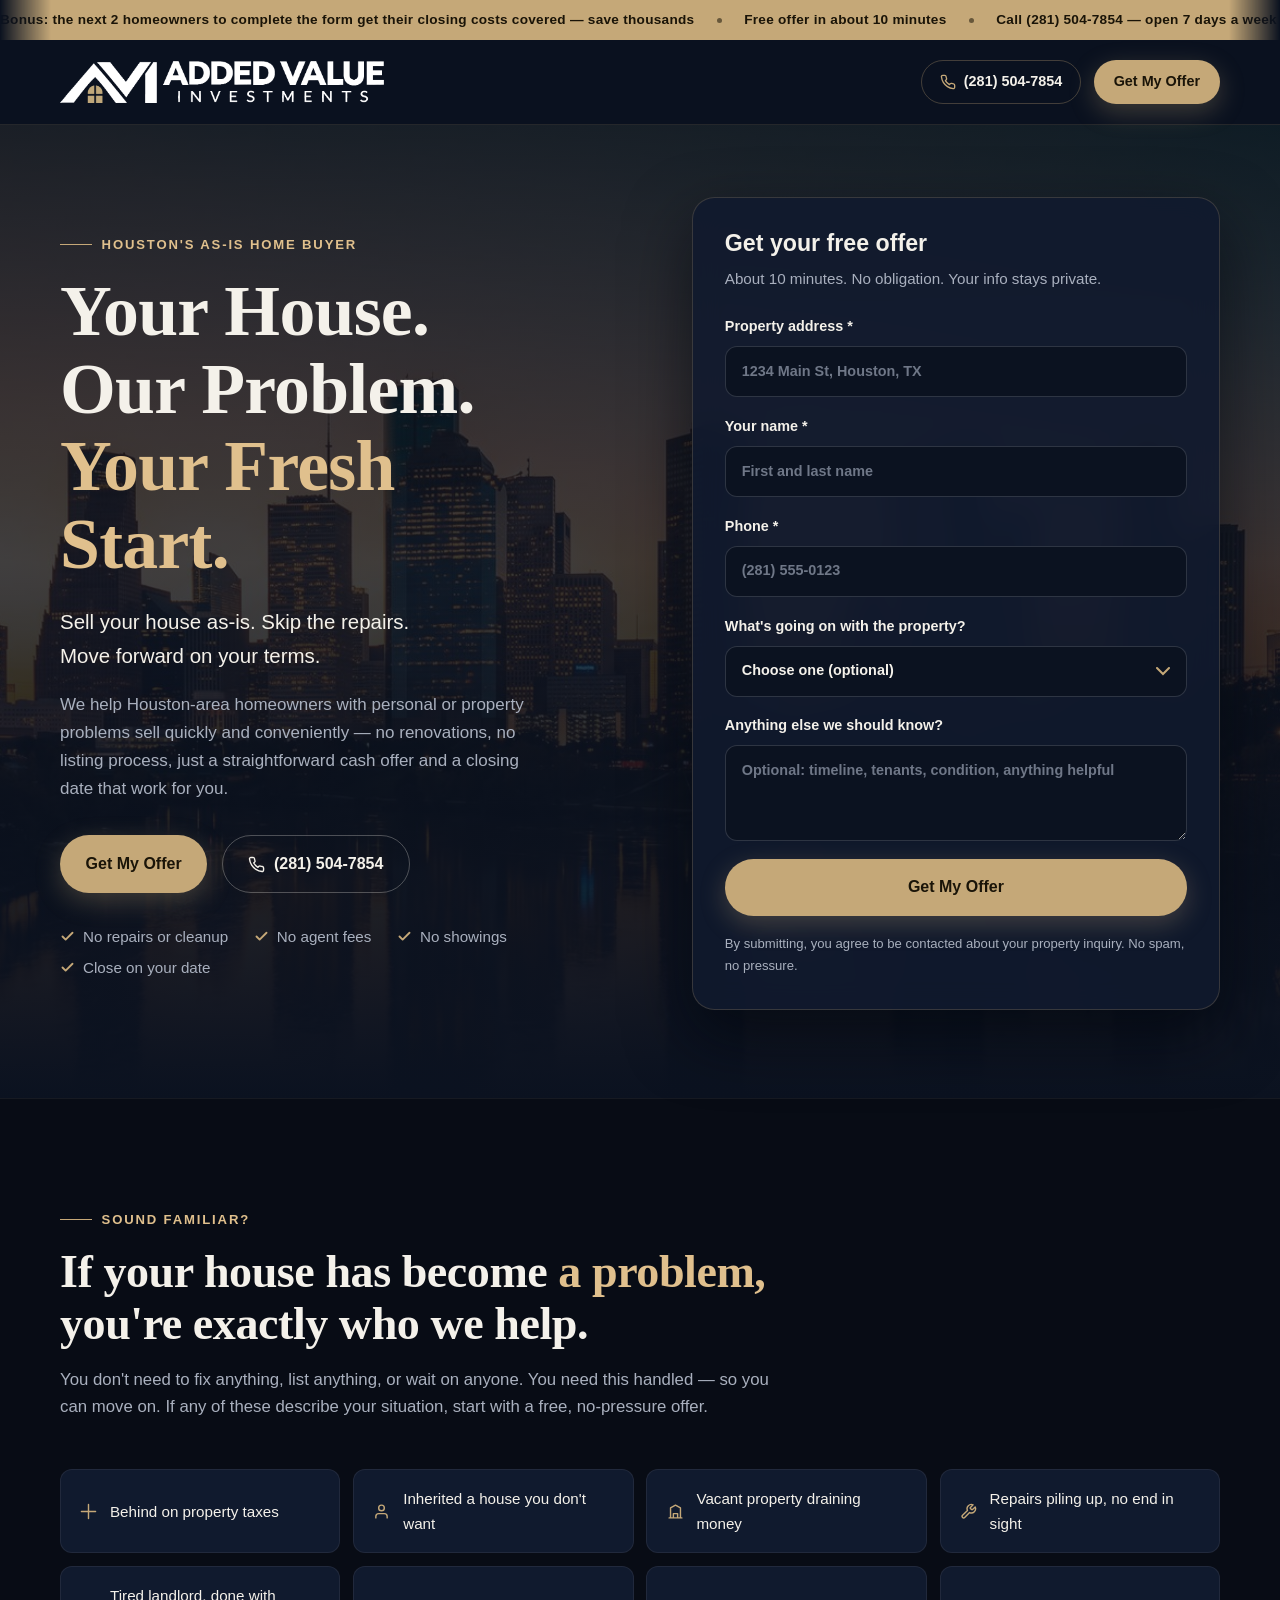
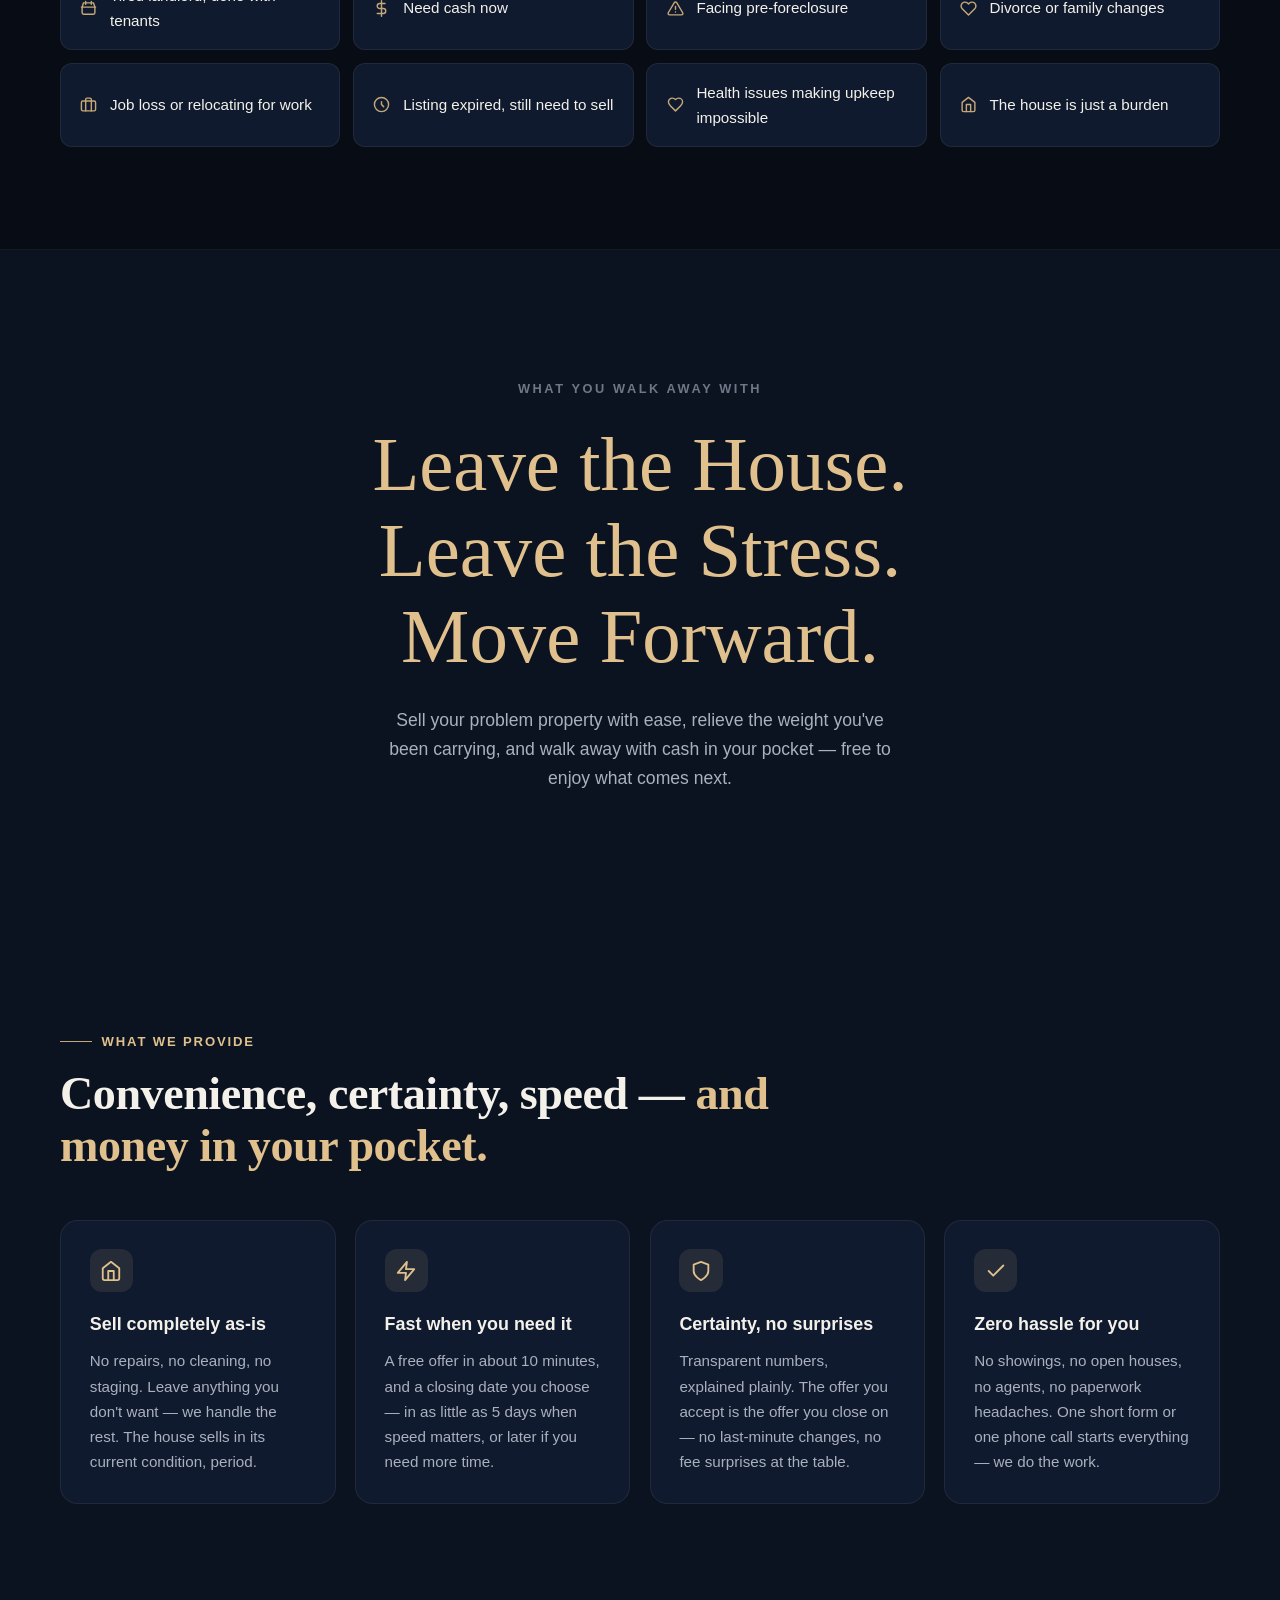
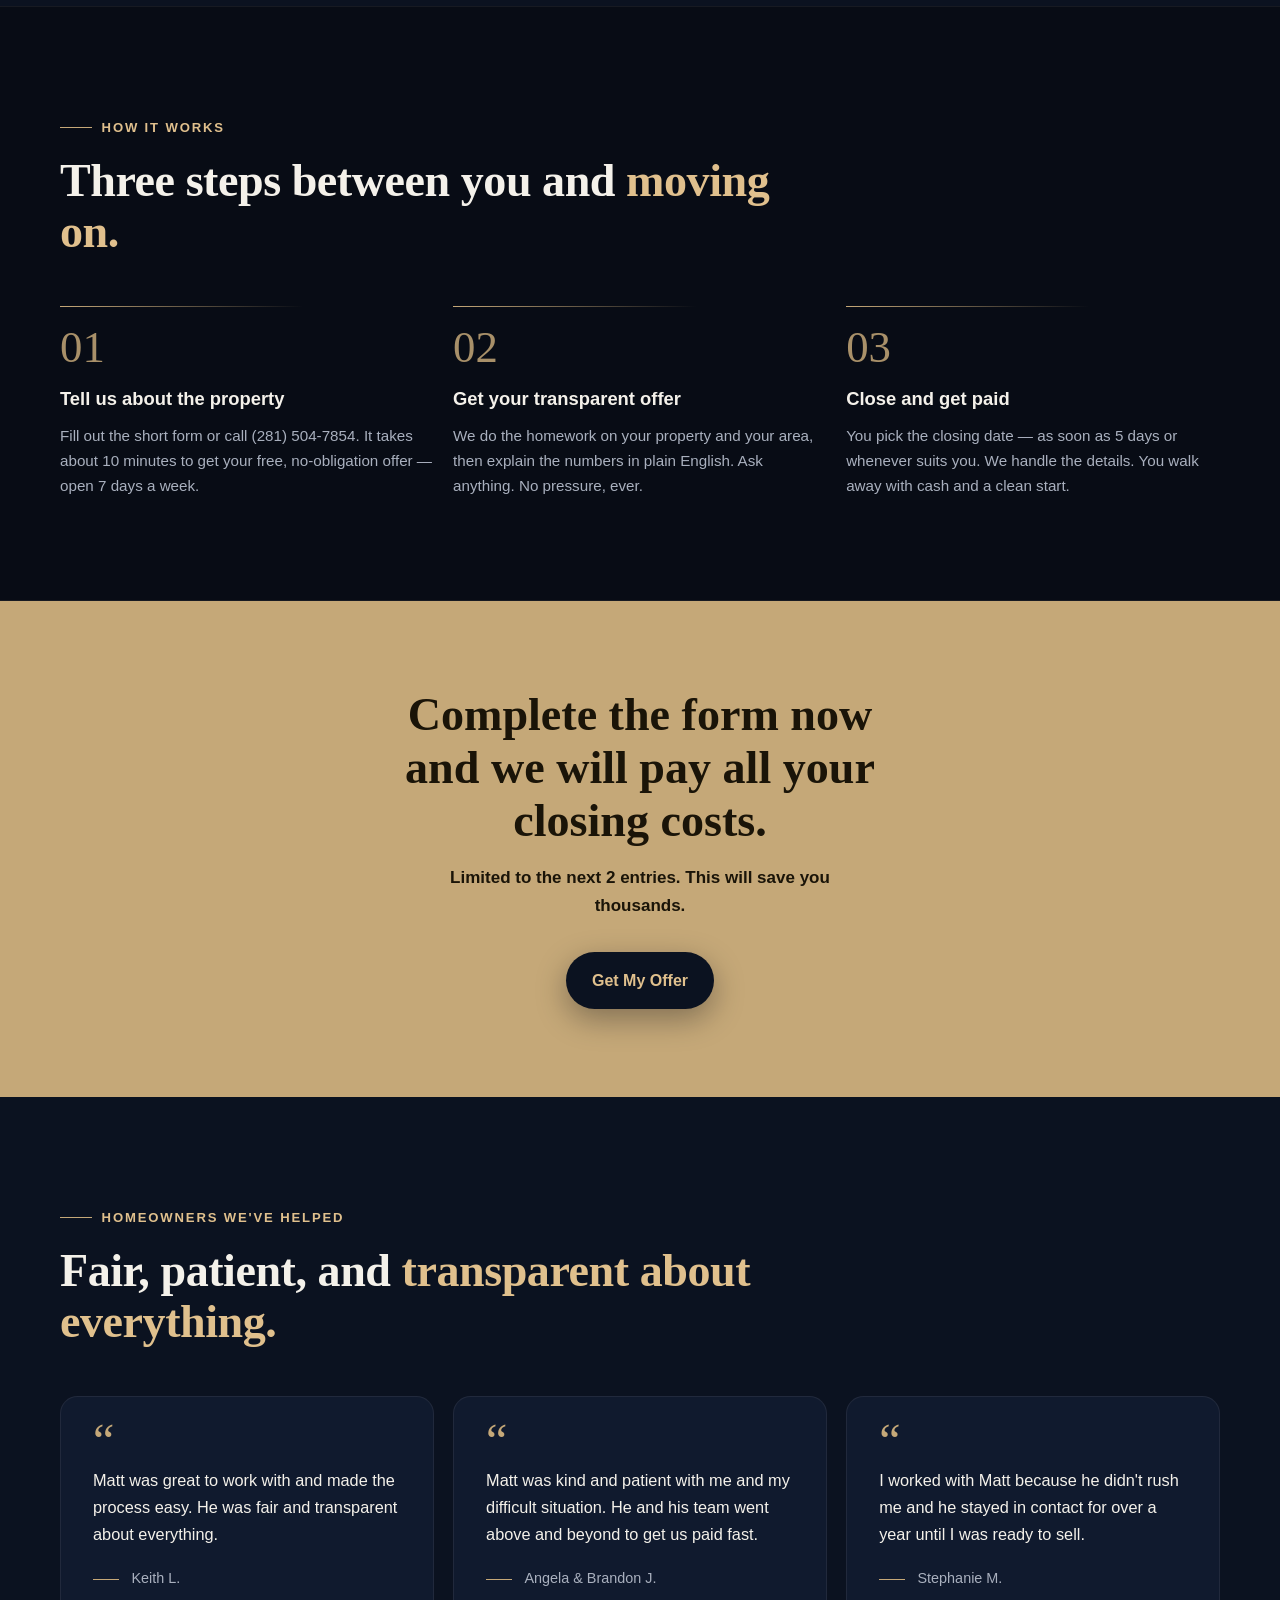
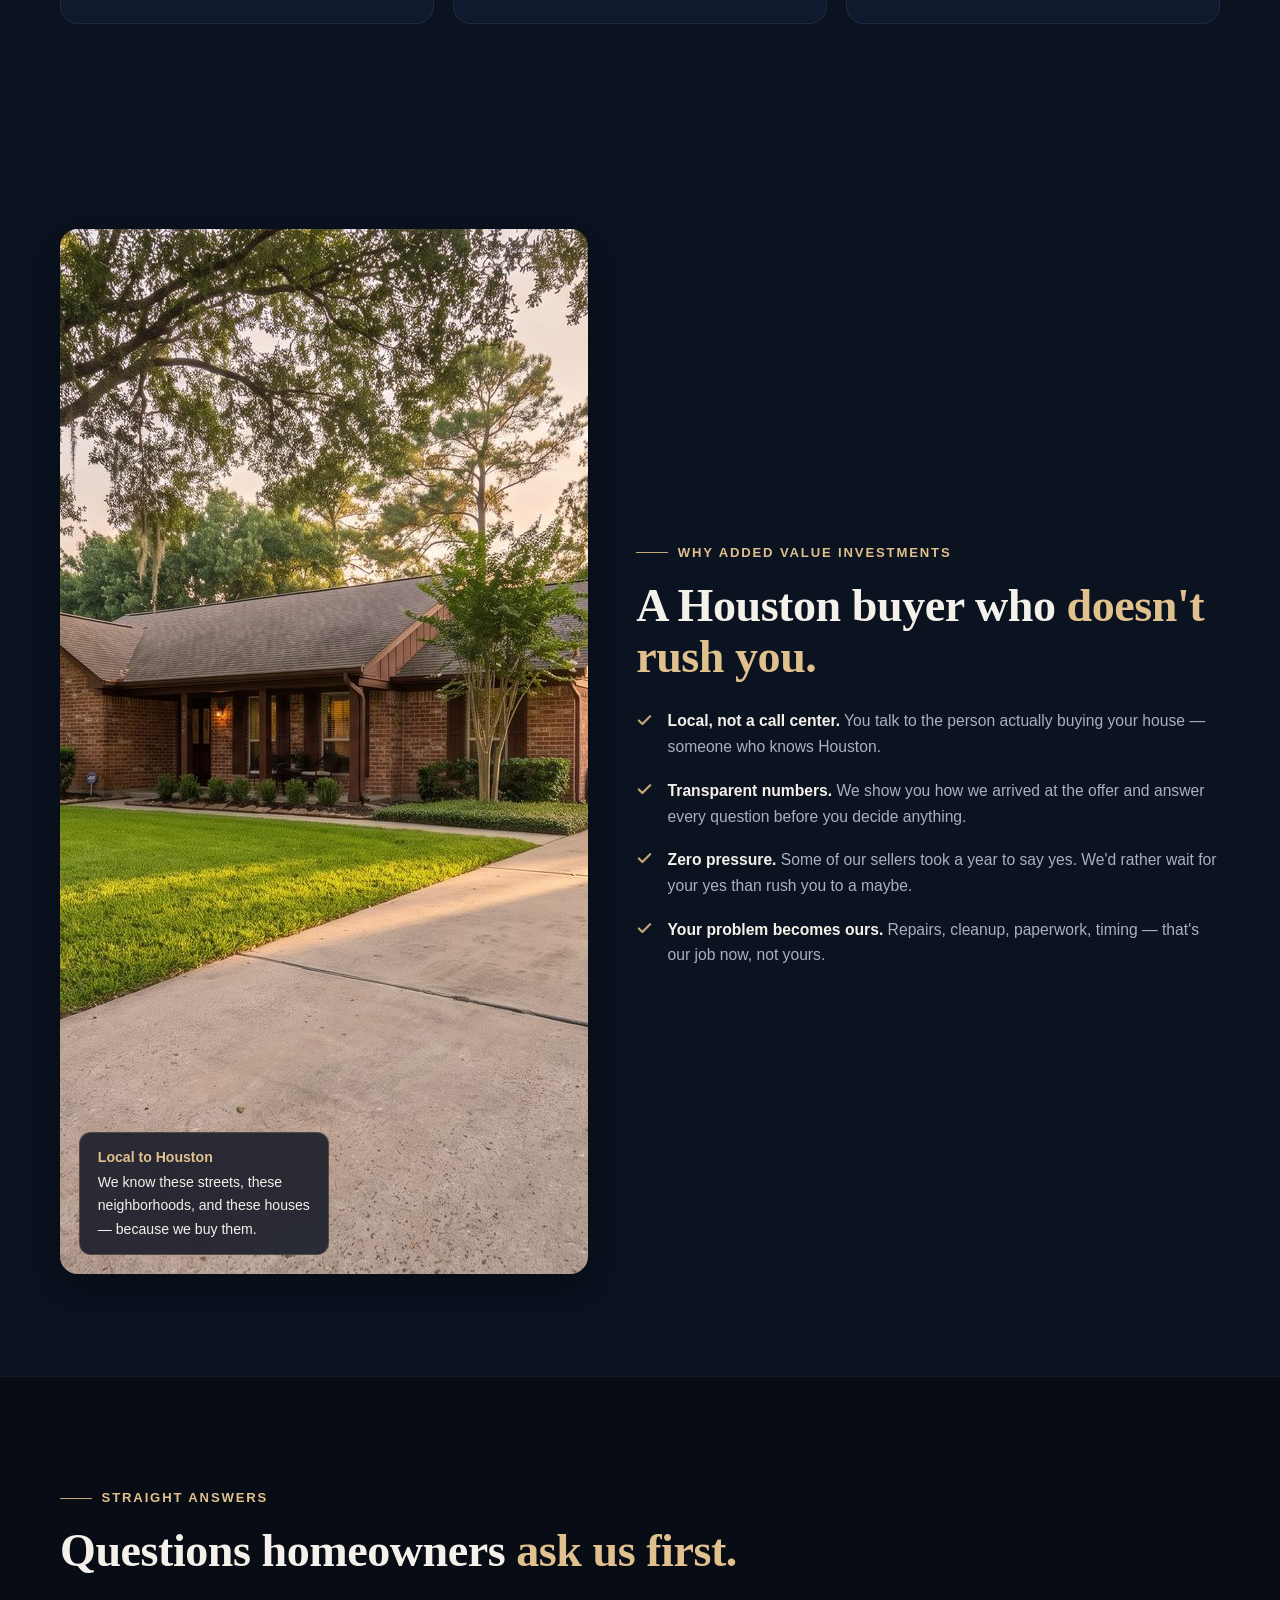
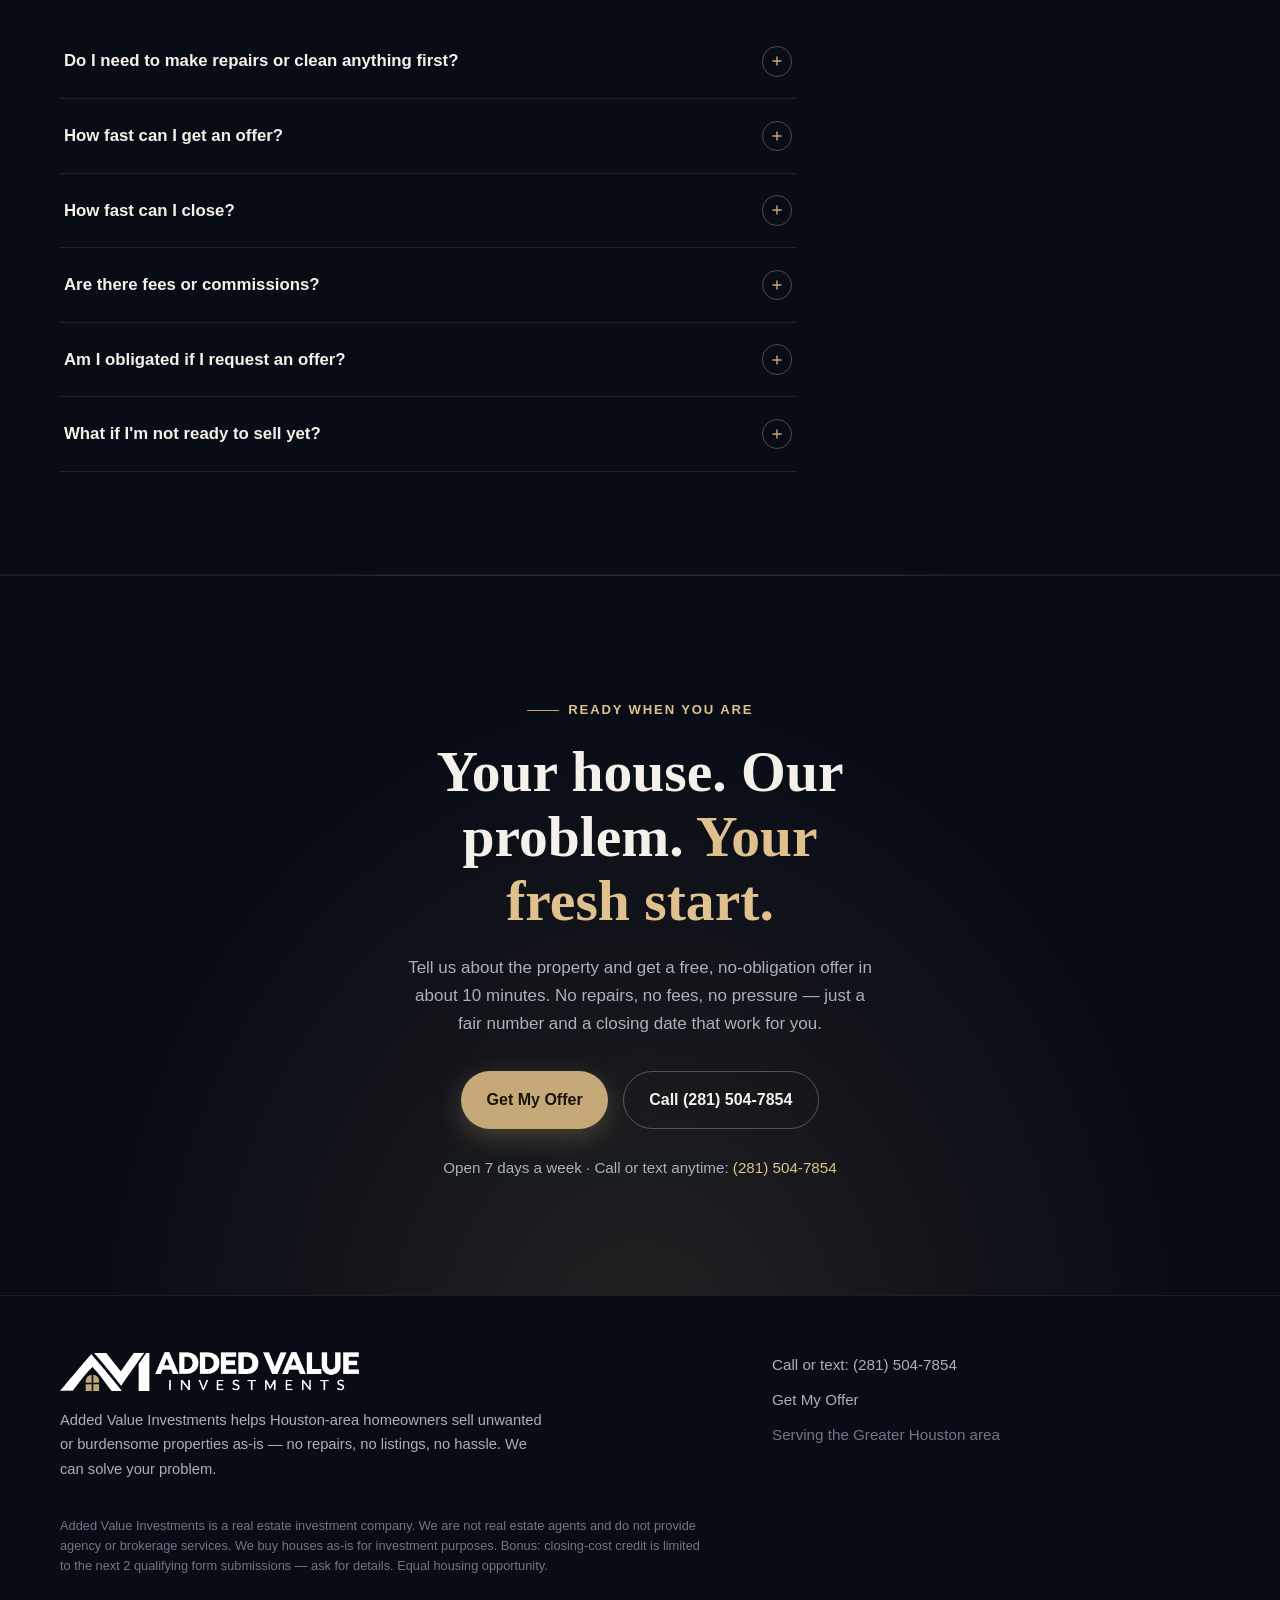
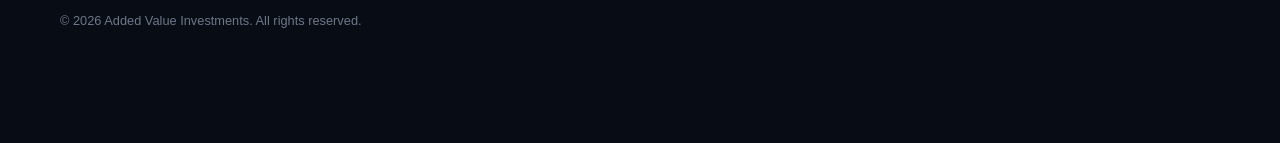
==== index.html @ a84f8783 "Route every lead to HubSpot CRM via portal conversations inbox Full lead copy posts to support@24746" ====
<!DOCTYPE html>
<html lang="en">
<head>
  <meta charset="UTF-8" />
  <meta name="viewport" content="width=device-width, initial-scale=1.0" />
  <title>Sell My House Fast in Houston, TX — As-Is, No Fees | Added Value Investments</title>
  <meta name="description" content="Sell your Houston house as-is for cash. No repairs, no showings, no agent fees. Free offer in about 10 minutes. Call (281) 504-7854 — open 7 days a week." />
  <meta name="robots" content="index,follow" />
  <meta name="theme-color" content="#0b1220" />
  <meta property="og:title" content="Sell My House Fast in Houston, TX | Added Value Investments" />
  <meta property="og:description" content="Your house. Our problem. Your fresh start. Sell as-is, skip the repairs, move forward on your terms. Free offer in about 10 minutes." />
  <meta property="og:type" content="website" />
  <meta property="og:locale" content="en_US" />
  <meta name="twitter:card" content="summary_large_image" />
  <meta name="twitter:title" content="Sell My House Fast in Houston, TX | Added Value Investments" />
  <meta name="twitter:description" content="Sell your house as-is. Skip the repairs. Free offer in about 10 minutes. (281) 504-7854." />
  <link rel="canonical" href="https://addedvalueinvestmentsllc.com/" />
  <link rel="icon" type="image/png" href="assets/avi-logo.png" />
  <link rel="preconnect" href="https://api.fontshare.com" crossorigin />
  <link href="https://api.fontshare.com/v2/css?f[]=general-sans@400,500,600,700&display=swap" rel="stylesheet" />
  <link href="https://api.fontshare.com/v2/css?f[]=zodiak@400,500,700&display=swap" rel="stylesheet" />
  <style>
    :root {
      --navy-0: #080c15;
      --navy-1: #0b1220;
      --navy-2: #101a2e;
      --navy-3: #16223c;
      --gold: #c5a878;
      --gold-bright: #e0c08d;
      --gold-deep: #a8894f;
      --ink: #f4f1ea;
      --ink-muted: #a9b0be;
      --ink-faint: #6f7787;
      --on-gold: #1a1408;
      --radius-md: 0.75rem;
      --radius-lg: 1.1rem;
      --radius-full: 999px;
      --shadow-md: 0 14px 38px rgba(2, 5, 12, 0.5);
      --shadow-lg: 0 26px 64px rgba(2, 5, 12, 0.6);
      --font-body: 'General Sans', 'Segoe UI', sans-serif;
      --font-serif: 'Zodiak', Georgia, serif;
      --content: 1160px;
      --ease: cubic-bezier(0.16, 1, 0.3, 1);
    }
    *, *::before, *::after { box-sizing: border-box; margin: 0; padding: 0; }
    html { scroll-behavior: smooth; -webkit-text-size-adjust: 100%; }
    body {
      min-height: 100vh;
      background: var(--navy-1);
      color: var(--ink);
      font-family: var(--font-body);
      font-size: 1.0625rem;
      line-height: 1.65;
      overflow-x: hidden;
    }
    img { display: block; max-width: 100%; }
    a { color: inherit; text-decoration: none; }
    button, input, textarea, select { font: inherit; }
    button { border: 0; cursor: pointer; }
    :focus-visible { outline: 2px solid var(--gold-bright); outline-offset: 3px; border-radius: 4px; }
    .skip-link {
      position: absolute; left: -999px; top: 0.75rem; z-index: 200;
      background: var(--gold); color: var(--on-gold);
      padding: 0.6rem 1.1rem; border-radius: var(--radius-full); font-weight: 600;
    }
    .skip-link:focus { left: 0.75rem; }
    .container { width: min(calc(100% - 2.5rem), var(--content)); margin-inline: auto; }

    /* ---------- Ticker ---------- */
    .ticker {
      background: var(--gold); color: var(--on-gold);
      overflow: hidden; white-space: nowrap;
      font-size: 0.85rem; font-weight: 600; letter-spacing: 0.02em;
      -webkit-mask-image: linear-gradient(90deg, transparent, #000 4%, #000 96%, transparent);
      mask-image: linear-gradient(90deg, transparent, #000 4%, #000 96%, transparent);
    }
    .ticker-track { display: inline-flex; gap: 0; padding: 0.55rem 0; will-change: transform; }
    .ticker span { display: inline-flex; align-items: center; gap: 1.4rem; padding-right: 1.4rem; }
    .ticker .dot { width: 5px; height: 5px; border-radius: 50%; background: var(--on-gold); opacity: 0.55; flex-shrink: 0; }
    @keyframes ticker-scroll { from { transform: translateX(0); } to { transform: translateX(-50%); } }
    .ticker-track { animation: ticker-scroll 38s linear infinite; }

    /* ---------- Header ---------- */
    .site-header {
      position: sticky; top: 0; z-index: 100;
      background: color-mix(in srgb, var(--navy-1) 86%, transparent);
      backdrop-filter: blur(16px);
      border-bottom: 1px solid rgba(197, 168, 120, 0.14);
    }
    .header-inner { display: flex; align-items: center; justify-content: space-between; gap: 1rem; min-height: 5.25rem; }
    .brand { display: inline-flex; align-items: center; gap: 0.9rem; }
    .brand img { height: 2.6rem; width: auto; }
    .call-chip {
      display: inline-flex; align-items: center; gap: 0.5rem;
      border: 1px solid rgba(197, 168, 120, 0.3); color: var(--ink);
      border-radius: var(--radius-full); padding: 0.55rem 1.1rem;
      font-size: 0.9rem; font-weight: 600; min-height: 44px;
      transition: border-color 180ms var(--ease), color 180ms var(--ease);
    }
    .call-chip svg { flex-shrink: 0; color: var(--gold); }
    .call-chip:hover { border-color: var(--gold); color: var(--gold-bright); }
    .num-alt { display: none; }

    /* ---------- Buttons ---------- */
    .btn {
      display: inline-flex; align-items: center; justify-content: center; gap: 0.55rem;
      min-height: 52px; padding: 0.95rem 1.6rem;
      border-radius: var(--radius-full); font-weight: 700; font-size: 1rem;
      transition: transform 180ms var(--ease), background 180ms var(--ease), box-shadow 180ms var(--ease), border-color 180ms var(--ease);
    }
    .btn:hover { transform: translateY(-2px); }
    .btn-gold { background: var(--gold); color: var(--on-gold); box-shadow: 0 8px 26px rgba(197, 168, 120, 0.28); }
    .btn-gold:hover { background: var(--gold-bright); box-shadow: 0 12px 32px rgba(224, 192, 141, 0.4); }
    .btn-outline { border: 1px solid rgba(244, 241, 234, 0.28); color: var(--ink); }
    .btn-outline:hover { border-color: var(--gold); color: var(--gold-bright); }
    .btn-sm { min-height: 44px; padding: 0.6rem 1.25rem; font-size: 0.9rem; }

    /* ---------- Hero ---------- */
    .hero { position: relative; }
    .hero-bg { position: absolute; inset: 0; z-index: -1; }
    .hero-bg img { width: 100%; height: 100%; object-fit: cover; }
    .hero-bg::after {
      content: ""; position: absolute; inset: 0;
      background:
        linear-gradient(180deg, rgba(8, 12, 21, 0.86) 0%, rgba(11, 18, 32, 0.78) 45%, var(--navy-1) 100%),
        radial-gradient(ellipse at 70% 20%, rgba(197, 168, 120, 0.12), transparent 55%);
    }
    .hero-inner { display: grid; gap: 3rem; padding: 4.5rem 0 5.5rem; align-items: center; }
    .eyebrow {
      display: inline-flex; align-items: center; gap: 0.6rem;
      color: var(--gold-bright); font-size: 0.82rem; font-weight: 700;
      letter-spacing: 0.14em; text-transform: uppercase;
    }
    .eyebrow::before { content: ""; width: 2rem; height: 1px; background: var(--gold); }
    .hero h1 {
      font-family: var(--font-serif);
      font-size: clamp(2.6rem, 5.6vw, 4.6rem);
      line-height: 1.08; letter-spacing: -0.01em;
      margin-top: 1.1rem; max-width: 14ch;
    }
    .hero h1 em { font-style: normal; color: var(--gold-bright); }
    .hero-sub { font-size: clamp(1.1rem, 1.6vw, 1.35rem); color: var(--ink); font-weight: 500; margin-top: 1.4rem; max-width: 34ch; }
    .hero-body { color: var(--ink-muted); margin-top: 1.1rem; max-width: 52ch; }
    .hero-ctas { display: flex; flex-wrap: wrap; gap: 0.9rem; margin-top: 2rem; }
    .hero-trust {
      display: flex; flex-wrap: wrap; gap: 0.4rem 1.6rem;
      margin-top: 1.9rem; list-style: none;
      color: var(--ink-muted); font-size: 0.95rem;
    }
    .hero-trust li { display: flex; align-items: center; gap: 0.5rem; }
    .hero-trust svg { color: var(--gold); flex-shrink: 0; }

    /* ---------- Form ---------- */
    .offer-card {
      background: color-mix(in srgb, var(--navy-2) 88%, transparent);
      border: 1px solid rgba(197, 168, 120, 0.22);
      border-radius: 1.4rem; padding: 2rem;
      box-shadow: var(--shadow-lg);
      backdrop-filter: blur(14px);
      scroll-margin-top: 6.5rem;
    }
    .offer-card h2 { font-size: 1.45rem; line-height: 1.2; }
    .offer-card > p { color: var(--ink-muted); font-size: 0.95rem; margin-top: 0.5rem; }
    .form-grid { display: grid; gap: 1.1rem; margin-top: 1.5rem; }
    label { display: grid; gap: 0.45rem; font-size: 0.9rem; font-weight: 600; }
    input, textarea, select {
      width: 100%; border-radius: var(--radius-md);
      border: 1px solid rgba(169, 176, 190, 0.22);
      background: var(--navy-1); color: var(--ink);
      min-height: 3.2rem; padding: 0.8rem 1rem;
      transition: border-color 180ms var(--ease), box-shadow 180ms var(--ease);
    }
    select { appearance: none; background-image: url("data:image/svg+xml,%3Csvg xmlns='http://www.w3.org/2000/svg' width='14' height='9' viewBox='0 0 14 9'%3E%3Cpath d='M1 1l6 6 6-6' stroke='%23c5a878' stroke-width='2' fill='none' stroke-linecap='round'/%3E%3C/svg%3E"); background-repeat: no-repeat; background-position: right 1rem center; padding-right: 2.6rem; }
    textarea { min-height: 6rem; resize: vertical; }
    input:focus, textarea:focus, select:focus { border-color: var(--gold); box-shadow: 0 0 0 3px rgba(197, 168, 120, 0.18); outline: none; }
    input::placeholder, textarea::placeholder { color: var(--ink-faint); }
    .form-note { color: var(--ink-muted); font-size: 0.82rem; }
    .form-error { color: #e09a9a; font-size: 0.85rem; font-weight: 600; }
    .form-success {
      display: none; text-align: center; padding: 2.2rem 0.5rem;
    }
    .form-success .check {
      width: 4rem; height: 4rem; margin: 0 auto 1.2rem; border-radius: 50%;
      background: rgba(197, 168, 120, 0.14); display: grid; place-items: center; color: var(--gold-bright);
    }
    .form-success h3 { font-size: 1.3rem; }
    .form-success p { color: var(--ink-muted); margin-top: 0.5rem; font-size: 0.95rem; }

    /* ---------- Sections ---------- */
    .section { padding: clamp(4rem, 8vw, 7rem) 0; scroll-margin-top: 5.5rem; }
    .section-head { max-width: 46rem; margin-bottom: 3rem; }
    .section-head h2 {
      font-family: var(--font-serif);
      font-size: clamp(1.9rem, 3.6vw, 3rem); line-height: 1.12;
      margin-top: 1rem; letter-spacing: -0.01em;
    }
    .section-head h2 em { font-style: normal; color: var(--gold-bright); }
    .section-head p { color: var(--ink-muted); margin-top: 1rem; font-size: 1.05rem; }
    .grid-4 { display: grid; gap: 1.2rem; grid-template-columns: repeat(auto-fit, minmax(230px, 1fr)); }
    .card {
      background: var(--navy-2); border: 1px solid rgba(244, 241, 234, 0.07);
      border-radius: var(--radius-lg); padding: 1.8rem;
      transition: transform 220ms var(--ease), border-color 220ms var(--ease);
    }
    .card:hover { transform: translateY(-5px); border-color: rgba(197, 168, 120, 0.35); }
    .card h3 { font-size: 1.12rem; margin-bottom: 0.55rem; }
    .card p { color: var(--ink-muted); font-size: 0.95rem; }
    .card .ico {
      width: 2.7rem; height: 2.7rem; border-radius: var(--radius-md);
      background: rgba(197, 168, 120, 0.12); color: var(--gold-bright);
      display: grid; place-items: center; margin-bottom: 1.1rem;
    }

    /* ---------- Situations ---------- */
    .situations { background: var(--navy-0); border-block: 1px solid rgba(244, 241, 234, 0.06); }
    .chip-grid { display: grid; gap: 0.8rem; grid-template-columns: repeat(auto-fill, minmax(250px, 1fr)); }
    .chip {
      display: flex; align-items: center; gap: 0.8rem;
      background: var(--navy-2); border: 1px solid rgba(244, 241, 234, 0.07);
      border-radius: var(--radius-md); padding: 1rem 1.2rem;
      font-size: 0.95rem; font-weight: 500;
      transition: border-color 200ms var(--ease), transform 200ms var(--ease);
    }
    .chip:hover { border-color: rgba(197, 168, 120, 0.4); transform: translateY(-3px); }
    .chip svg { color: var(--gold); flex-shrink: 0; }

    /* ---------- Statement ---------- */
    .statement { text-align: center; padding: clamp(5rem, 10vw, 8.5rem) 0; }
    .statement p.kicker { color: var(--ink-faint); letter-spacing: 0.2em; text-transform: uppercase; font-size: 0.8rem; font-weight: 600; }
    .statement h2 {
      font-family: var(--font-serif); font-weight: 500;
      font-size: clamp(2.4rem, 6vw, 4.8rem); line-height: 1.12;
      max-width: 18ch; margin: 1.4rem auto 0;
    }
    .statement h2 .fill { color: var(--ink-muted); transition: color 500ms var(--ease); }
    .statement h2 .fill.on { color: var(--gold-bright); }
    .statement p.outcome { color: var(--ink-muted); max-width: 52ch; margin: 1.6rem auto 0; font-size: 1.1rem; }

    /* ---------- Steps ---------- */
    .steps { display: grid; gap: 1.2rem; grid-template-columns: repeat(auto-fit, minmax(250px, 1fr)); counter-reset: step; }
    .step { position: relative; padding-top: 1.2rem; }
    .step::before {
      counter-increment: step; content: "0" counter(step);
      font-family: var(--font-serif); font-size: 2.8rem; color: var(--gold);
      opacity: 0.85; display: block; line-height: 1; margin-bottom: 0.9rem;
    }
    .step::after {
      content: ""; position: absolute; top: 0; left: 0; right: 0; height: 1px;
      background: linear-gradient(90deg, var(--gold), transparent 65%);
    }
    .step h3 { font-size: 1.15rem; margin-bottom: 0.5rem; }
    .step p { color: var(--ink-muted); font-size: 0.95rem; }

    /* ---------- Bonus band ---------- */
    .bonus {
      background: var(--gold); color: var(--on-gold);
      text-align: center; padding: clamp(3.5rem, 7vw, 5.5rem) 0;
    }
    .bonus h2 { font-family: var(--font-serif); font-size: clamp(1.8rem, 3.6vw, 2.9rem); line-height: 1.15; max-width: 22ch; margin-inline: auto; }
    .bonus p { margin-top: 1rem; font-weight: 600; max-width: 46ch; margin-inline: auto; }
    .bonus .btn { margin-top: 2rem; background: var(--navy-1); color: var(--gold-bright); box-shadow: 0 10px 30px rgba(8, 12, 21, 0.35); }
    .bonus .btn:hover { background: var(--navy-0); }

    /* ---------- Testimonials ---------- */
    .quotes { display: grid; gap: 1.2rem; grid-template-columns: repeat(auto-fit, minmax(280px, 1fr)); }
    .quote {
      background: var(--navy-2); border: 1px solid rgba(244, 241, 234, 0.07);
      border-radius: var(--radius-lg); padding: 2rem;
      display: flex; flex-direction: column; gap: 1.2rem;
      transition: transform 220ms var(--ease), border-color 220ms var(--ease);
    }
    .quote:hover { transform: translateY(-5px); border-color: rgba(197, 168, 120, 0.35); }
    .quote .mark { font-family: var(--font-serif); font-size: 3rem; line-height: 0.5; color: var(--gold); height: 1.2rem; }
    .quote blockquote { font-size: 1.02rem; flex-grow: 1; }
    .quote footer { display: flex; align-items: center; gap: 0.8rem; color: var(--ink-muted); font-size: 0.9rem; }
    .quote footer::before { content: ""; width: 1.6rem; height: 1px; background: var(--gold); }

    /* ---------- Why AVI ---------- */
    .why-grid { display: grid; gap: 3rem; align-items: center; }
    .why-photo { position: relative; }
    .why-photo img { border-radius: var(--radius-lg); box-shadow: var(--shadow-md); aspect-ratio: 4 / 3; object-fit: cover; width: 100%; }
    .why-photo .tag {
      position: absolute; left: 1.2rem; bottom: 1.2rem;
      background: color-mix(in srgb, var(--navy-1) 82%, transparent);
      border: 1px solid rgba(197, 168, 120, 0.25);
      backdrop-filter: blur(10px);
      border-radius: var(--radius-md); padding: 0.8rem 1.1rem;
      font-size: 0.88rem; max-width: 250px;
    }
    .why-photo .tag strong { color: var(--gold-bright); display: block; margin-bottom: 0.15rem; }
    .why-list { list-style: none; display: grid; gap: 1.1rem; margin-top: 1.6rem; }
    .why-list li { display: flex; gap: 0.9rem; align-items: flex-start; color: var(--ink-muted); font-size: 0.98rem; }
    .why-list svg { color: var(--gold); flex-shrink: 0; margin-top: 0.2rem; }
    .why-list strong { color: var(--ink); }

    /* ---------- FAQ ---------- */
    .faq { max-width: 46rem; }
    .faq details { border-bottom: 1px solid rgba(244, 241, 234, 0.09); }
    .faq summary {
      list-style: none; cursor: pointer; display: flex; justify-content: space-between; gap: 1rem;
      align-items: center; padding: 1.35rem 0.25rem; font-weight: 600; font-size: 1.05rem;
      transition: color 180ms var(--ease);
    }
    .faq summary::-webkit-details-marker { display: none; }
    .faq summary:hover { color: var(--gold-bright); }
    .faq summary .plus {
      flex-shrink: 0; width: 1.9rem; height: 1.9rem; border-radius: 50%;
      border: 1px solid rgba(197, 168, 120, 0.4); color: var(--gold);
      display: grid; place-items: center; transition: transform 260ms var(--ease), background 260ms var(--ease);
    }
    .faq details[open] .plus { transform: rotate(45deg); background: rgba(197, 168, 120, 0.12); }
    .faq .answer { display: grid; grid-template-rows: 0fr; transition: grid-template-rows 300ms var(--ease); }
    .faq details[open] .answer { grid-template-rows: 1fr; }
    .faq .answer > div { overflow: hidden; }
    .faq .answer p { color: var(--ink-muted); padding: 0 0.25rem 1.4rem; font-size: 0.98rem; max-width: 58ch; }

    /* ---------- Final CTA ---------- */
    .final {
      position: relative; text-align: center;
      padding: clamp(4.5rem, 9vw, 7.5rem) 0;
      background:
        radial-gradient(ellipse at 50% 110%, rgba(197, 168, 120, 0.14), transparent 60%),
        var(--navy-0);
      border-top: 1px solid rgba(244, 241, 234, 0.06);
    }
    .final h2 {
      font-family: var(--font-serif);
      font-size: clamp(2.1rem, 4.6vw, 3.6rem); line-height: 1.12; max-width: 16ch; margin: 1.2rem auto 0;
    }
    .final h2 em { font-style: normal; color: var(--gold-bright); }
    .final p { color: var(--ink-muted); max-width: 50ch; margin: 1.3rem auto 0; }
    .final .hero-ctas { justify-content: center; }
    .final .phone-line { margin-top: 1.6rem; color: var(--ink-muted); font-size: 0.95rem; }

    /* ---------- Footer ---------- */
    .footer { border-top: 1px solid rgba(244, 241, 234, 0.08); padding: 3.5rem 0 7rem; background: var(--navy-0); }
    .footer-grid { display: grid; gap: 2.5rem; }
    .footer img.logo-foot { height: 2.4rem; width: auto; }
    .footer p { color: var(--ink-muted); font-size: 0.92rem; margin-top: 1.1rem; max-width: 60ch; }
    .footer .links { display: grid; gap: 0.6rem; font-size: 0.95rem; }
    .footer .links a { color: var(--ink-muted); transition: color 180ms var(--ease); }
    .footer .links a:hover { color: var(--gold-bright); }
    .footer .disclaimer { color: var(--ink-faint); font-size: 0.8rem; margin-top: 2.2rem; max-width: 90ch; line-height: 1.55; }

    /* ---------- Sticky mobile CTA ---------- */
    .sticky-cta {
      position: fixed; left: 0.75rem; right: 0.75rem; bottom: 0.75rem; z-index: 90;
      display: grid; grid-template-columns: 1fr auto; gap: 0.6rem;
      background: color-mix(in srgb, var(--navy-2) 92%, transparent);
      border: 1px solid rgba(197, 168, 120, 0.28);
      border-radius: var(--radius-lg); padding: 0.65rem;
      box-shadow: var(--shadow-lg); backdrop-filter: blur(16px);
      opacity: 0; visibility: hidden; transform: translateY(12px);
      transition: opacity 280ms var(--ease), visibility 280ms var(--ease), transform 280ms var(--ease);
    }
    .sticky-cta.is-visible { opacity: 1; visibility: visible; transform: translateY(0); }
    .sticky-cta .btn { min-height: 46px; }
    .sticky-cta .btn-call {
      background: transparent; border: 1px solid rgba(197, 168, 120, 0.45); color: var(--gold-bright);
      padding-inline: 1.1rem;
    }
    .sticky-cta .btn-call:hover { border-color: var(--gold); }

    /* ---------- Reveal on scroll ---------- */
    .reveal { opacity: 0; transform: translateY(22px); transition: opacity 650ms var(--ease), transform 650ms var(--ease); }
    .reveal.is-in { opacity: 1; transform: none; }
    .reveal.d1 { transition-delay: 90ms; } .reveal.d2 { transition-delay: 180ms; }
    .reveal.d3 { transition-delay: 270ms; } .reveal.d4 { transition-delay: 360ms; }

    @media (min-width: 940px) {
      .hero-inner { grid-template-columns: 1.05fr 0.95fr; }
      .why-grid { grid-template-columns: 0.95fr 1.05fr; }
      .footer-grid { grid-template-columns: 1.2fr 0.8fr; align-items: start; }
      .sticky-cta { display: none; }
    }
    @media (max-width: 939px) {
      .header-inner .call-chip .num { display: none; }
      .header-inner .call-chip .num-alt { display: inline; }
      .hero-inner { padding-top: 3rem; }
      .sticky-cta { display: grid; }
    }
    @media (max-width: 560px) {
      .brand img { height: 2.1rem; }
      .offer-card { padding: 1.5rem; }
      .hero-ctas .btn { width: 100%; }
    }
    @media (prefers-reduced-motion: reduce) {
      html { scroll-behavior: auto; }
      .ticker-track { animation: none; }
      .reveal { opacity: 1; transform: none; transition: none; }
      .btn:hover, .card:hover, .chip:hover, .quote:hover { transform: none; }
      .statement h2 .fill { color: var(--gold-bright); transition: none; }
    }
  </style>
  <script type="application/ld+json">
  {
    "@context": "https://schema.org",
    "@type": "LocalBusiness",
    "name": "Added Value Investments",
    "description": "Houston-area real estate investment company buying houses as-is for cash. No repairs, no agent fees, no showings.",
    "areaServed": "Greater Houston, Texas",
    "telephone": "+1-281-504-7854",
    "url": "https://addedvalueinvestmentsllc.com/",
    "openingHours": "Mo-Su",
    "knowsAbout": ["sell my house Houston", "sell my house fast Houston", "cash home buyer Houston", "sell house as-is", "inherited house Houston"]
  }
  </script>
  <script type="application/ld+json">
  {
    "@context": "https://schema.org",
    "@type": "FAQPage",
    "mainEntity": [
      { "@type": "Question", "name": "Do I need to make repairs or clean anything first?", "acceptedAnswer": { "@type": "Answer", "text": "No. We buy houses completely as-is. You can leave behind anything you don't want to take with you — no repairs, no cleanup, no prep." } },
      { "@type": "Question", "name": "How fast can I get an offer?", "acceptedAnswer": { "@type": "Answer", "text": "About 10 minutes. Fill out the short form or call (281) 504-7854 and you'll have a free, no-obligation cash offer fast." } },
      { "@type": "Question", "name": "How fast can I close?", "acceptedAnswer": { "@type": "Answer", "text": "You pick the closing date. In many cases we can close in as little as 5 days, or we can work on your timeline if you need more time." } },
      { "@type": "Question", "name": "Are there fees or commissions?", "acceptedAnswer": { "@type": "Answer", "text": "No agent fees or commissions. And for the next 2 homeowners who complete the form, we cover all closing costs — saving you thousands." } },
      { "@type": "Question", "name": "Am I obligated if I request an offer?", "acceptedAnswer": { "@type": "Answer", "text": "No. The offer is free and there's zero obligation. If it's not right for you, no hard feelings — we'll never pressure you." } },
      { "@type": "Question", "name": "What if I'm not ready to sell yet?", "acceptedAnswer": { "@type": "Answer", "text": "That's completely fine. We're happy to answer questions and stay in touch until you're ready. No pressure, ever." } }
    ]
  }
  </script>
</head>
<body>
  <a class="skip-link" href="#main">Skip to content</a>

  <!-- Ticker -->
  <div class="ticker" aria-hidden="true">
    <div class="ticker-track" id="ticker-track">
      <span>Bonus: the next 2 homeowners to complete the form get their closing costs covered — save thousands <i class="dot"></i></span>
      <span>Free offer in about 10 minutes <i class="dot"></i></span>
      <span>Call (281) 504-7854 — open 7 days a week <i class="dot"></i></span>
    </div>
  </div>

  <!-- Header -->
  <header class="site-header">
    <div class="container header-inner">
      <a class="brand" href="#top" aria-label="Added Value Investments — back to top">
        <img src="assets/avi-logo.png" alt="Added Value Investments logo" width="520" height="67" />
      </a>
      <div style="display:flex; align-items:center; gap:0.8rem;">
        <a class="call-chip" href="tel:2815047854" aria-label="Call Added Value Investments at 281-504-7854">
          <svg width="16" height="16" viewBox="0 0 24 24" fill="none" stroke="currentColor" stroke-width="2" stroke-linecap="round" stroke-linejoin="round"><path d="M22 16.92v3a2 2 0 0 1-2.18 2 19.79 19.79 0 0 1-8.63-3.07 19.5 19.5 0 0 1-6-6 19.79 19.79 0 0 1-3.07-8.67A2 2 0 0 1 4.11 2h3a2 2 0 0 1 2 1.72c.127.96.361 1.903.7 2.81a2 2 0 0 1-.45 2.11L8.09 9.91a16 16 0 0 0 6 6l1.27-1.27a2 2 0 0 1 2.11-.45c.907.339 1.85.573 2.81.7A2 2 0 0 1 22 16.92z"/></svg>
          <span class="num">(281) 504-7854</span><span class="num-alt">Call</span>
        </a>
        <a class="btn btn-gold btn-sm" href="#offer-form">Get My Offer</a>
      </div>
    </div>
  </header>

  <main id="main">
    <!-- Hero -->
    <section class="hero" id="top">
      <div class="hero-bg" aria-hidden="true">
        <img src="assets/houston-skyline-hero.jpg" alt="" width="1600" height="893" fetchpriority="high" decoding="async" />
      </div>
      <div class="container hero-inner">
        <div>
          <span class="eyebrow">Houston's as-is home buyer</span>
          <h1>Your House. Our Problem. <em>Your Fresh Start.</em></h1>
          <p class="hero-sub">Sell your house as-is. Skip the repairs. Move forward on your terms.</p>
          <p class="hero-body">We help Houston-area homeowners with personal or property problems sell quickly and conveniently — no renovations, no listing process, just a straightforward cash offer and a closing date that work for you.</p>
          <div class="hero-ctas">
            <a class="btn btn-gold" href="#offer-form">Get My Offer</a>
            <a class="btn btn-outline" href="tel:2815047854">
              <svg width="17" height="17" viewBox="0 0 24 24" fill="none" stroke="currentColor" stroke-width="2" stroke-linecap="round" stroke-linejoin="round"><path d="M22 16.92v3a2 2 0 0 1-2.18 2 19.79 19.79 0 0 1-8.63-3.07 19.5 19.5 0 0 1-6-6 19.79 19.79 0 0 1-3.07-8.67A2 2 0 0 1 4.11 2h3a2 2 0 0 1 2 1.72c.127.96.361 1.903.7 2.81a2 2 0 0 1-.45 2.11L8.09 9.91a16 16 0 0 0 6 6l1.27-1.27a2 2 0 0 1 2.11-.45c.907.339 1.85.573 2.81.7A2 2 0 0 1 22 16.92z"/></svg>
              (281) 504-7854
            </a>
          </div>
          <ul class="hero-trust">
            <li><svg width="15" height="15" viewBox="0 0 24 24" fill="none" stroke="currentColor" stroke-width="3" stroke-linecap="round" stroke-linejoin="round"><path d="M20 6 9 17l-5-5"/></svg>No repairs or cleanup</li>
            <li><svg width="15" height="15" viewBox="0 0 24 24" fill="none" stroke="currentColor" stroke-width="3" stroke-linecap="round" stroke-linejoin="round"><path d="M20 6 9 17l-5-5"/></svg>No agent fees</li>
            <li><svg width="15" height="15" viewBox="0 0 24 24" fill="none" stroke="currentColor" stroke-width="3" stroke-linecap="round" stroke-linejoin="round"><path d="M20 6 9 17l-5-5"/></svg>No showings</li>
            <li><svg width="15" height="15" viewBox="0 0 24 24" fill="none" stroke="currentColor" stroke-width="3" stroke-linecap="round" stroke-linejoin="round"><path d="M20 6 9 17l-5-5"/></svg>Close on your date</li>
          </ul>
        </div>

        <section class="offer-card" id="offer-form" aria-labelledby="form-title">
          <h2 id="form-title">Get your free offer</h2>
          <p>About 10 minutes. No obligation. Your info stays private.</p>
          <form class="form-grid" id="lead-form" novalidate>
            <label for="f-address">Property address *
              <input id="f-address" name="property_address" type="text" placeholder="1234 Main St, Houston, TX" required autocomplete="street-address" />
            </label>
            <label for="f-name">Your name *
              <input id="f-name" name="name" type="text" placeholder="First and last name" required autocomplete="name" />
            </label>
            <label for="f-phone">Phone *
              <input id="f-phone" name="phone" type="tel" placeholder="(281) 555-0123" required autocomplete="tel" />
            </label>
            <label for="f-situation">What's going on with the property?
              <select id="f-situation" name="situation">
                <option value="">Choose one (optional)</option>
                <option>Inherited property</option>
                <option>Behind on taxes</option>
                <option>Pre-foreclosure</option>
                <option>Vacant property</option>
                <option>Tired of being a landlord</option>
                <option>Repairs too costly</option>
                <option>Divorce</option>
                <option>Job loss or relocation</option>
                <option>Expired listing</option>
                <option>Other</option>
              </select>
            </label>
            <label for="f-details">Anything else we should know?
              <textarea id="f-details" name="details" placeholder="Optional: timeline, tenants, condition, anything helpful"></textarea>
            </label>
            <input type="hidden" name="_subject" value="New Offer Request — AddedValueHomeBuyers.com" />
            <input type="hidden" name="_template" value="table" />
            <input type="hidden" name="_next" value="https://addedvaluehomebuyers.pplx.app/?sent=1" />
            <input type="text" name="_honey" style="display:none" tabindex="-1" autocomplete="off" aria-hidden="true" />
            <button class="btn btn-gold" type="submit" id="lead-submit" disabled>Get My Offer</button>
            <p class="form-note">By submitting, you agree to be contacted about your property inquiry. No spam, no pressure.</p>
            <p class="form-error" id="form-error" hidden>Something went wrong sending your request. Please call or text (281) 504-7854 — we're open 7 days a week.</p>
          </form>
          <div class="form-success" id="form-success" role="status">
            <div class="check">
              <svg width="34" height="34" viewBox="0 0 24 24" fill="none" stroke="currentColor" stroke-width="2.4" stroke-linecap="round" stroke-linejoin="round"><path d="M20 6 9 17l-5-5"/></svg>
            </div>
            <h3>Request received.</h3>
            <p>Thanks — we're on it. Expect a call from (281) 504-7854 shortly. Prefer to talk now? <a href="tel:2815047854" style="color:var(--gold-bright); font-weight:600;">Call us</a> — we're open 7 days a week.</p>
          </div>
        </section>
      </div>
    </section>

    <!-- Situations -->
    <section class="section situations" id="situations">
      <div class="container">
        <div class="section-head reveal">
          <span class="eyebrow">Sound familiar?</span>
          <h2>If your house has become <em>a problem,</em> you're exactly who we help.</h2>
          <p>You don't need to fix anything, list anything, or wait on anyone. You need this handled — so you can move on. If any of these describe your situation, start with a free, no-pressure offer.</p>
        </div>
        <div class="chip-grid">
          <div class="chip reveal"><svg width="17" height="17" viewBox="0 0 24 24" fill="none" stroke="currentColor" stroke-width="2" stroke-linecap="round" stroke-linejoin="round"><path d="M12 2v20M2 12h20"/></svg>Behind on property taxes</div>
          <div class="chip reveal d1"><svg width="17" height="17" viewBox="0 0 24 24" fill="none" stroke="currentColor" stroke-width="2" stroke-linecap="round" stroke-linejoin="round"><path d="M20 21v-2a4 4 0 0 0-4-4H8a4 4 0 0 0-4 4v2"/><circle cx="12" cy="7" r="4"/></svg>Inherited a house you don't want</div>
          <div class="chip reveal d2"><svg width="17" height="17" viewBox="0 0 24 24" fill="none" stroke="currentColor" stroke-width="2" stroke-linecap="round" stroke-linejoin="round"><path d="M3 21h18M5 21V7l7-4 7 4v14M9 21v-6h6v6"/></svg>Vacant property draining money</div>
          <div class="chip reveal d3"><svg width="17" height="17" viewBox="0 0 24 24" fill="none" stroke="currentColor" stroke-width="2" stroke-linecap="round" stroke-linejoin="round"><path d="M14.7 6.3a1 1 0 0 0 0 1.4l1.6 1.6a1 1 0 0 0 1.4 0l3.77-3.77a6 6 0 0 1-7.94 7.94l-6.91 6.91a2.12 2.12 0 0 1-3-3l6.91-6.91a6 6 0 0 1 7.94-7.94l-3.76 3.76z"/></svg>Repairs piling up, no end in sight</div>
          <div class="chip reveal"><svg width="17" height="17" viewBox="0 0 24 24" fill="none" stroke="currentColor" stroke-width="2" stroke-linecap="round" stroke-linejoin="round"><path d="M8 2v4M16 2v4M2 10h20M5 4h14l2 6v8a2 2 0 0 1-2 2H5a2 2 0 0 1-2-2v-8z"/></svg>Tired landlord, done with tenants</div>
          <div class="chip reveal d1"><svg width="17" height="17" viewBox="0 0 24 24" fill="none" stroke="currentColor" stroke-width="2" stroke-linecap="round" stroke-linejoin="round"><path d="M12 1v22M17 5H9.5a3.5 3.5 0 0 0 0 7h5a3.5 3.5 0 0 1 0 7H6"/></svg>Need cash now</div>
          <div class="chip reveal d2"><svg width="17" height="17" viewBox="0 0 24 24" fill="none" stroke="currentColor" stroke-width="2" stroke-linecap="round" stroke-linejoin="round"><path d="M10.29 3.86 1.82 18a2 2 0 0 0 1.71 3h16.94a2 2 0 0 0 1.71-3L13.71 3.86a2 2 0 0 0-3.42 0z"/><path d="M12 9v4M12 17h.01"/></svg>Facing pre-foreclosure</div>
          <div class="chip reveal d3"><svg width="17" height="17" viewBox="0 0 24 24" fill="none" stroke="currentColor" stroke-width="2" stroke-linecap="round" stroke-linejoin="round"><path d="M20.84 4.61a5.5 5.5 0 0 0-7.78 0L12 5.67l-1.06-1.06a5.5 5.5 0 0 0-7.78 7.78l1.06 1.06L12 21.23l7.78-7.78 1.06-1.06a5.5 5.5 0 0 0 0-7.78z"/></svg>Divorce or family changes</div>
          <div class="chip reveal"><svg width="17" height="17" viewBox="0 0 24 24" fill="none" stroke="currentColor" stroke-width="2" stroke-linecap="round" stroke-linejoin="round"><rect x="2" y="7" width="20" height="14" rx="2"/><path d="M16 21V5a2 2 0 0 0-2-2h-4a2 2 0 0 0-2 2v16"/></svg>Job loss or relocating for work</div>
          <div class="chip reveal d1"><svg width="17" height="17" viewBox="0 0 24 24" fill="none" stroke="currentColor" stroke-width="2" stroke-linecap="round" stroke-linejoin="round"><circle cx="12" cy="12" r="10"/><path d="M12 8v4l3 3"/></svg>Listing expired, still need to sell</div>
          <div class="chip reveal d2"><svg width="17" height="17" viewBox="0 0 24 24" fill="none" stroke="currentColor" stroke-width="2" stroke-linecap="round" stroke-linejoin="round"><path d="M19 14c1.49-1.46 3-3.21 3-5.5A5.5 5.5 0 0 0 16.5 3c-1.76 0-3 .5-4.5 2-1.5-1.5-2.74-2-4.5-2A5.5 5.5 0 0 0 2 8.5c0 2.3 1.5 4.05 3 5.5l7 7Z"/></svg>Health issues making upkeep impossible</div>
          <div class="chip reveal d3"><svg width="17" height="17" viewBox="0 0 24 24" fill="none" stroke="currentColor" stroke-width="2" stroke-linecap="round" stroke-linejoin="round"><path d="M3 9l9-7 9 7v11a2 2 0 0 1-2 2H5a2 2 0 0 1-2-2z"/><path d="M9 22V12h6v10"/></svg>The house is just a burden</div>
        </div>
      </div>
    </section>

    <!-- Statement -->
    <section class="statement section" aria-label="Our promise">
      <div class="container">
        <p class="kicker reveal">What you walk away with</p>
        <h2 id="statement-text" class="reveal d1">
          <span class="fill">Leave the House.</span><br />
          <span class="fill">Leave the Stress.</span><br />
          <span class="fill">Move Forward.</span>
        </h2>
        <p class="outcome reveal d2">Sell your problem property with ease, relieve the weight you've been carrying, and walk away with cash in your pocket — free to enjoy what comes next.</p>
      </div>
    </section>

    <!-- Benefits -->
    <section class="section" id="benefits">
      <div class="container">
        <div class="section-head reveal">
          <span class="eyebrow">What we provide</span>
          <h2>Convenience, certainty, speed — <em>and money in your pocket.</em></h2>
        </div>
        <div class="grid-4">
          <article class="card reveal">
            <div class="ico"><svg width="22" height="22" viewBox="0 0 24 24" fill="none" stroke="currentColor" stroke-width="2" stroke-linecap="round" stroke-linejoin="round"><path d="M3 9l9-7 9 7v11a2 2 0 0 1-2 2H5a2 2 0 0 1-2-2z"/><path d="M9 22V12h6v10"/></svg></div>
            <h3>Sell completely as-is</h3>
            <p>No repairs, no cleaning, no staging. Leave anything you don't want — we handle the rest. The house sells in its current condition, period.</p>
          </article>
          <article class="card reveal d1">
            <div class="ico"><svg width="22" height="22" viewBox="0 0 24 24" fill="none" stroke="currentColor" stroke-width="2" stroke-linecap="round" stroke-linejoin="round"><path d="M13 2 3 14h9l-1 8 10-12h-9l1-8z"/></svg></div>
            <h3>Fast when you need it</h3>
            <p>A free offer in about 10 minutes, and a closing date you choose — in as little as 5 days when speed matters, or later if you need more time.</p>
          </article>
          <article class="card reveal d2">
            <div class="ico"><svg width="22" height="22" viewBox="0 0 24 24" fill="none" stroke="currentColor" stroke-width="2" stroke-linecap="round" stroke-linejoin="round"><path d="M12 22s8-4 8-10V5l-8-3-8 3v7c0 6 8 10 8 10z"/></svg></div>
            <h3>Certainty, no surprises</h3>
            <p>Transparent numbers, explained plainly. The offer you accept is the offer you close on — no last-minute changes, no fee surprises at the table.</p>
          </article>
          <article class="card reveal d3">
            <div class="ico"><svg width="22" height="22" viewBox="0 0 24 24" fill="none" stroke="currentColor" stroke-width="2" stroke-linecap="round" stroke-linejoin="round"><path d="M20 6 9 17l-5-5"/></svg></div>
            <h3>Zero hassle for you</h3>
            <p>No showings, no open houses, no agents, no paperwork headaches. One short form or one phone call starts everything — we do the work.</p>
          </article>
        </div>
      </div>
    </section>

    <!-- Steps -->
    <section class="section" id="how-it-works" style="background: var(--navy-0); border-block: 1px solid rgba(244,241,234,0.06);">
      <div class="container">
        <div class="section-head reveal">
          <span class="eyebrow">How it works</span>
          <h2>Three steps between you and <em>moving on.</em></h2>
        </div>
        <div class="steps">
          <article class="step reveal">
            <h3>Tell us about the property</h3>
            <p>Fill out the short form or call (281) 504-7854. It takes about 10 minutes to get your free, no-obligation offer — open 7 days a week.</p>
          </article>
          <article class="step reveal d1">
            <h3>Get your transparent offer</h3>
            <p>We do the homework on your property and your area, then explain the numbers in plain English. Ask anything. No pressure, ever.</p>
          </article>
          <article class="step reveal d2">
            <h3>Close and get paid</h3>
            <p>You pick the closing date — as soon as 5 days or whenever suits you. We handle the details. You walk away with cash and a clean start.</p>
          </article>
        </div>
      </div>
    </section>

    <!-- Bonus band -->
    <section class="bonus" aria-label="Limited bonus offer">
      <div class="container">
        <h2 class="reveal">Complete the form now and we will pay all your closing costs.</h2>
        <p class="reveal d1">Limited to the next 2 entries. This will save you thousands.</p>
        <a class="btn reveal d2" href="#offer-form">Get My Offer</a>
      </div>
    </section>

    <!-- Testimonials -->
    <section class="section" id="reviews">
      <div class="container">
        <div class="section-head reveal">
          <span class="eyebrow">Homeowners we've helped</span>
          <h2>Fair, patient, and <em>transparent about everything.</em></h2>
        </div>
        <div class="quotes">
          <figure class="quote reveal">
            <div class="mark" aria-hidden="true">&ldquo;</div>
            <blockquote>Matt was great to work with and made the process easy. He was fair and transparent about everything.</blockquote>
            <footer>Keith L.</footer>
          </figure>
          <figure class="quote reveal d1">
            <div class="mark" aria-hidden="true">&ldquo;</div>
            <blockquote>Matt was kind and patient with me and my difficult situation. He and his team went above and beyond to get us paid fast.</blockquote>
            <footer>Angela & Brandon J.</footer>
          </figure>
          <figure class="quote reveal d2">
            <div class="mark" aria-hidden="true">&ldquo;</div>
            <blockquote>I worked with Matt because he didn't rush me and he stayed in contact for over a year until I was ready to sell.</blockquote>
            <footer>Stephanie M.</footer>
          </figure>
        </div>
      </div>
    </section>

    <!-- Why AVI -->
    <section class="section" id="why-avi">
      <div class="container why-grid">
        <aside class="why-photo reveal">
          <img src="assets/houston-home-exterior.jpg" alt="Brick ranch-style home in a Houston-area neighborhood" width="1400" height="1045" loading="lazy" decoding="async" />
          <div class="tag"><strong>Local to Houston</strong>We know these streets, these neighborhoods, and these houses — because we buy them.</div>
        </aside>
        <div>
          <div class="section-head reveal" style="margin-bottom:0;">
            <span class="eyebrow">Why Added Value Investments</span>
            <h2>A Houston buyer who <em>doesn't rush you.</em></h2>
          </div>
          <ul class="why-list">
            <li class="reveal"><svg width="17" height="17" viewBox="0 0 24 24" fill="none" stroke="currentColor" stroke-width="3" stroke-linecap="round" stroke-linejoin="round"><path d="M20 6 9 17l-5-5"/></svg><span><strong>Local, not a call center.</strong> You talk to the person actually buying your house — someone who knows Houston.</span></li>
            <li class="reveal d1"><svg width="17" height="17" viewBox="0 0 24 24" fill="none" stroke="currentColor" stroke-width="3" stroke-linecap="round" stroke-linejoin="round"><path d="M20 6 9 17l-5-5"/></svg><span><strong>Transparent numbers.</strong> We show you how we arrived at the offer and answer every question before you decide anything.</span></li>
            <li class="reveal d2"><svg width="17" height="17" viewBox="0 0 24 24" fill="none" stroke="currentColor" stroke-width="3" stroke-linecap="round" stroke-linejoin="round"><path d="M20 6 9 17l-5-5"/></svg><span><strong>Zero pressure.</strong> Some of our sellers took a year to say yes. We'd rather wait for your yes than rush you to a maybe.</span></li>
            <li class="reveal d3"><svg width="17" height="17" viewBox="0 0 24 24" fill="none" stroke="currentColor" stroke-width="3" stroke-linecap="round" stroke-linejoin="round"><path d="M20 6 9 17l-5-5"/></svg><span><strong>Your problem becomes ours.</strong> Repairs, cleanup, paperwork, timing — that's our job now, not yours.</span></li>
          </ul>
        </div>
      </div>
    </section>

    <!-- FAQ -->
    <section class="section" id="faq" style="background: var(--navy-0); border-block: 1px solid rgba(244,241,234,0.06);">
      <div class="container">
        <div class="section-head reveal">
          <span class="eyebrow">Straight answers</span>
          <h2>Questions homeowners <em>ask us first.</em></h2>
        </div>
        <div class="faq reveal">
          <details>
            <summary>Do I need to make repairs or clean anything first?<span class="plus" aria-hidden="true"><svg width="14" height="14" viewBox="0 0 24 24" fill="none" stroke="currentColor" stroke-width="2.4" stroke-linecap="round"><path d="M12 5v14M5 12h14"/></svg></span></summary>
            <div class="answer"><div><p>No. We buy houses completely as-is. You can leave behind anything you don't want to take with you — no repairs, no cleanup, no prep.</p></div></div>
          </details>
          <details>
            <summary>How fast can I get an offer?<span class="plus" aria-hidden="true"><svg width="14" height="14" viewBox="0 0 24 24" fill="none" stroke="currentColor" stroke-width="2.4" stroke-linecap="round"><path d="M12 5v14M5 12h14"/></svg></span></summary>
            <div class="answer"><div><p>About 10 minutes. Fill out the short form or call (281) 504-7854 and you'll have a free, no-obligation cash offer fast.</p></div></div>
          </details>
          <details>
            <summary>How fast can I close?<span class="plus" aria-hidden="true"><svg width="14" height="14" viewBox="0 0 24 24" fill="none" stroke="currentColor" stroke-width="2.4" stroke-linecap="round"><path d="M12 5v14M5 12h14"/></svg></span></summary>
            <div class="answer"><div><p>You pick the closing date. In many cases we can close in as little as 5 days — or we can work on your timeline if you need more time.</p></div></div>
          </details>
          <details>
            <summary>Are there fees or commissions?<span class="plus" aria-hidden="true"><svg width="14" height="14" viewBox="0 0 24 24" fill="none" stroke="currentColor" stroke-width="2.4" stroke-linecap="round"><path d="M12 5v14M5 12h14"/></svg></span></summary>
            <div class="answer"><div><p>No agent fees or commissions. And for the next 2 homeowners who complete the form, we cover all closing costs — saving you thousands.</p></div></div>
          </details>
          <details>
            <summary>Am I obligated if I request an offer?<span class="plus" aria-hidden="true"><svg width="14" height="14" viewBox="0 0 24 24" fill="none" stroke="currentColor" stroke-width="2.4" stroke-linecap="round"><path d="M12 5v14M5 12h14"/></svg></span></summary>
            <div class="answer"><div><p>No. The offer is free and there's zero obligation. If it's not right for you, no hard feelings — we'll never pressure you.</p></div></div>
          </details>
          <details>
            <summary>What if I'm not ready to sell yet?<span class="plus" aria-hidden="true"><svg width="14" height="14" viewBox="0 0 24 24" fill="none" stroke="currentColor" stroke-width="2.4" stroke-linecap="round"><path d="M12 5v14M5 12h14"/></svg></span></summary>
            <div class="answer"><div><p>That's completely fine. We're happy to answer questions and stay in touch until you're ready. No pressure, ever.</p></div></div>
          </details>
        </div>
      </div>
    </section>

    <!-- Final CTA -->
    <section class="final" id="contact">
      <div class="container">
        <span class="eyebrow reveal" style="justify-content:center;">Ready when you are</span>
        <h2 class="reveal d1">Your house. Our problem. <em>Your fresh start.</em></h2>
        <p class="reveal d2">Tell us about the property and get a free, no-obligation offer in about 10 minutes. No repairs, no fees, no pressure — just a fair number and a closing date that work for you.</p>
        <div class="hero-ctas reveal d3">
          <a class="btn btn-gold" href="#offer-form">Get My Offer</a>
          <a class="btn btn-outline" href="tel:2815047854">Call (281) 504-7854</a>
        </div>
        <p class="phone-line reveal d4">Open 7 days a week &middot; Call or text anytime: <a href="tel:2815047854" style="color:var(--gold-bright);">(281) 504-7854</a></p>
      </div>
    </section>
  </main>

  <!-- Footer -->
  <footer class="footer">
    <div class="container footer-grid">
      <div>
        <img class="logo-foot" src="assets/avi-logo.png" alt="Added Value Investments" width="520" height="67" />
        <p>Added Value Investments helps Houston-area homeowners sell unwanted or burdensome properties as-is — no repairs, no listings, no hassle. We can solve your problem.</p>
      </div>
      <div>
        <nav class="links" aria-label="Footer">
          <a href="tel:2815047854">Call or text: (281) 504-7854</a>
          <a href="#offer-form">Get My Offer</a>
          <span style="color:var(--ink-faint);">Serving the Greater Houston area</span>
        </nav>
      </div>
    </div>
    <div class="container">
      <p class="disclaimer">Added Value Investments is a real estate investment company. We are not real estate agents and do not provide agency or brokerage services. We buy houses as-is for investment purposes. Bonus: closing-cost credit is limited to the next 2 qualifying form submissions — ask for details. Equal housing opportunity.</p>
      <p class="disclaimer">&copy; 2026 Added Value Investments. All rights reserved.</p>
    </div>
  </footer>

  <!-- Sticky mobile CTA -->
  <div class="sticky-cta" id="sticky-cta" aria-label="Quick actions">
    <a class="btn btn-gold" href="#offer-form">Get My Offer</a>
    <a class="btn btn-call" href="tel:2815047854" aria-label="Call 281-504-7854">
      <svg width="17" height="17" viewBox="0 0 24 24" fill="none" stroke="currentColor" stroke-width="2" stroke-linecap="round" stroke-linejoin="round"><path d="M22 16.92v3a2 2 0 0 1-2.18 2 19.79 19.79 0 0 1-8.63-3.07 19.5 19.5 0 0 1-6-6 19.79 19.79 0 0 1-3.07-8.67A2 2 0 0 1 4.11 2h3a2 2 0 0 1 2 1.72c.127.96.361 1.903.7 2.81a2 2 0 0 1-.45 2.11L8.09 9.91a16 16 0 0 0 6 6l1.27-1.27a2 2 0 0 1 2.11-.45c.907.339 1.85.573 2.81.7A2 2 0 0 1 22 16.92z"/></svg>
      </a>
  </div>

  <script>
    // Duplicate ticker content for seamless loop
    (function () {
      var track = document.getElementById('ticker-track');
      if (track) track.innerHTML += track.innerHTML;
    })();

    // Scroll reveals
    (function () {
      var els = document.querySelectorAll('.reveal');
      if (!('IntersectionObserver' in window)) {
        els.forEach(function (el) { el.classList.add('is-in'); });
        return;
      }
      var io = new IntersectionObserver(function (entries) {
        entries.forEach(function (entry) {
          if (entry.isIntersecting) { entry.target.classList.add('is-in'); io.unobserve(entry.target); }
        });
      }, { threshold: 0.12, rootMargin: '0px 0px -6% 0px' });
      els.forEach(function (el) { io.observe(el); });
    })();

    // Statement fill (reading-progress highlight)
    (function () {
      var fills = document.querySelectorAll('#statement-text .fill');
      if (!fills.length || !('IntersectionObserver' in window)) return;
      var io = new IntersectionObserver(function (entries) {
        entries.forEach(function (entry) {
          if (entry.isIntersecting) {
            var i = Array.prototype.indexOf.call(fills, entry.target);
            setTimeout(function () { entry.target.classList.add('on'); }, i * 350);
            io.unobserve(entry.target);
          }
        });
      }, { threshold: 0.6 });
      fills.forEach(function (el) { io.observe(el); });
    })();

    // Sticky mobile CTA appears only after the user scrolls past the form
    (function () {
      var bar = document.getElementById('sticky-cta');
      var anchor = document.getElementById('offer-form');
      if (!bar || !anchor) return;
      var io = new IntersectionObserver(function (entries) {
        entries.forEach(function (entry) {
          var past = entry.boundingClientRect.bottom < 80;
          bar.classList.toggle('is-visible', past);
        });
      }, { threshold: 0 });
      io.observe(anchor);
    })();

    // FAQ: one open at a time
    (function () {
      var items = document.querySelectorAll('.faq details');
      items.forEach(function (d) {
        d.addEventListener('toggle', function () {
          if (d.open) items.forEach(function (o) { if (o !== d) o.open = false; });
        });
      });
    })();

    // Lead form — submissions are emailed to webuyhousescash14@gmail.com via FormSubmit,
    // plus a text-notification copy to (281) 504-7854 through the major carrier
    // email-to-SMS gateways (only the matching carrier delivers).
    // Fast path: AJAX POST (inline success, no page reload). Fallback: native form POST
    // (no CORS needed) which redirects back with ?sent=1.
    (function () {
      function postLead(email, payload) {
        return fetch('https://formsubmit.co/ajax/' + email, {
          method: 'POST',
          headers: { 'Content-Type': 'application/json', 'Accept': 'application/json' },
          body: JSON.stringify(payload)
        });
      }

      var form = document.getElementById('lead-form');
      var success = document.getElementById('form-success');
      var errorBox = document.getElementById('form-error');
      if (!form) return;
      var submitBtn = document.getElementById('lead-submit');

      // Returning from a successful native-POST submission — show the success panel
      if (location.search.indexOf('sent=1') > -1) {
        form.style.display = 'none';
        success.style.display = 'block';
        try { history.replaceState(null, '', location.pathname); } catch (e) {}
        success.scrollIntoView({ block: 'center' });
      }

      if (submitBtn) submitBtn.disabled = false;
      form.addEventListener('submit', function (event) {
        event.preventDefault();
        if (submitBtn.disabled) return;
        var required = form.querySelectorAll('[required]');
        for (var i = 0; i < required.length; i++) {
          if (!required[i].value.trim()) { required[i].focus(); return; }
        }
        if (form.querySelector('[name="_honey"]').value) return; // honeypot: silently drop bots
        var data = {};
        new FormData(form).forEach(function (value, key) {
          if (key !== '_honey' && value) data[key] = value;
        });
        submitBtn.disabled = true;
        submitBtn.textContent = 'Sending…';
        if (errorBox) errorBox.hidden = true;

        // Best-effort text copy — compact payload to the major carrier gateways.
        // Only the gateway matching (281) 504-7854's carrier delivers; others bounce silently.
        var smsData = {
          _subject: 'New Lead — AddedValueHomeBuyers.com',
          'Name': data.name || '',
          'Phone': data.phone || '',
          'Address': data.property_address || '',
          'Situation': data.situation || ''
        };
        ['2815047854@vtext.com', '2815047854@txt.att.net', '2815047854@tmomail.net'].forEach(function (gateway) {
          postLead(gateway, smsData).catch(function () {});
        });

        // HubSpot CRM: full lead copy to the portal's conversations inbox (support@247460286.na2.r.hubspot-inbox.com)
        postLead('support@247460286.na2.r.hubspot-inbox.com', data).catch(function () {});

        postLead('webuyhousescash14@gmail.com', data)
          .then(function (r) { return r.json().then(function (j) { return { ok: r.ok, json: j }; }); })
          .then(function (res) {
            if (res.ok && String(res.json.success) === 'true') {
              form.style.display = 'none';
              success.style.display = 'block';
              success.scrollIntoView({ behavior: 'smooth', block: 'center' });
            } else {
              throw new Error('send failed');
            }
          })
          .catch(function () {
            // AJAX unavailable (CORS/network) — fall back to a native POST.
            // FormSubmit then redirects back to this page with ?sent=1.
            try {
              form.method = 'POST';
              form.action = 'https://formsubmit.co/webuyhousescash14@gmail.com';
              form.submit();
            } catch (e) {
              submitBtn.disabled = false;
              submitBtn.textContent = 'Get My Offer';
              if (errorBox) errorBox.hidden = false;
            }
          });
      });
    })();
  </script>
</body>
</html>
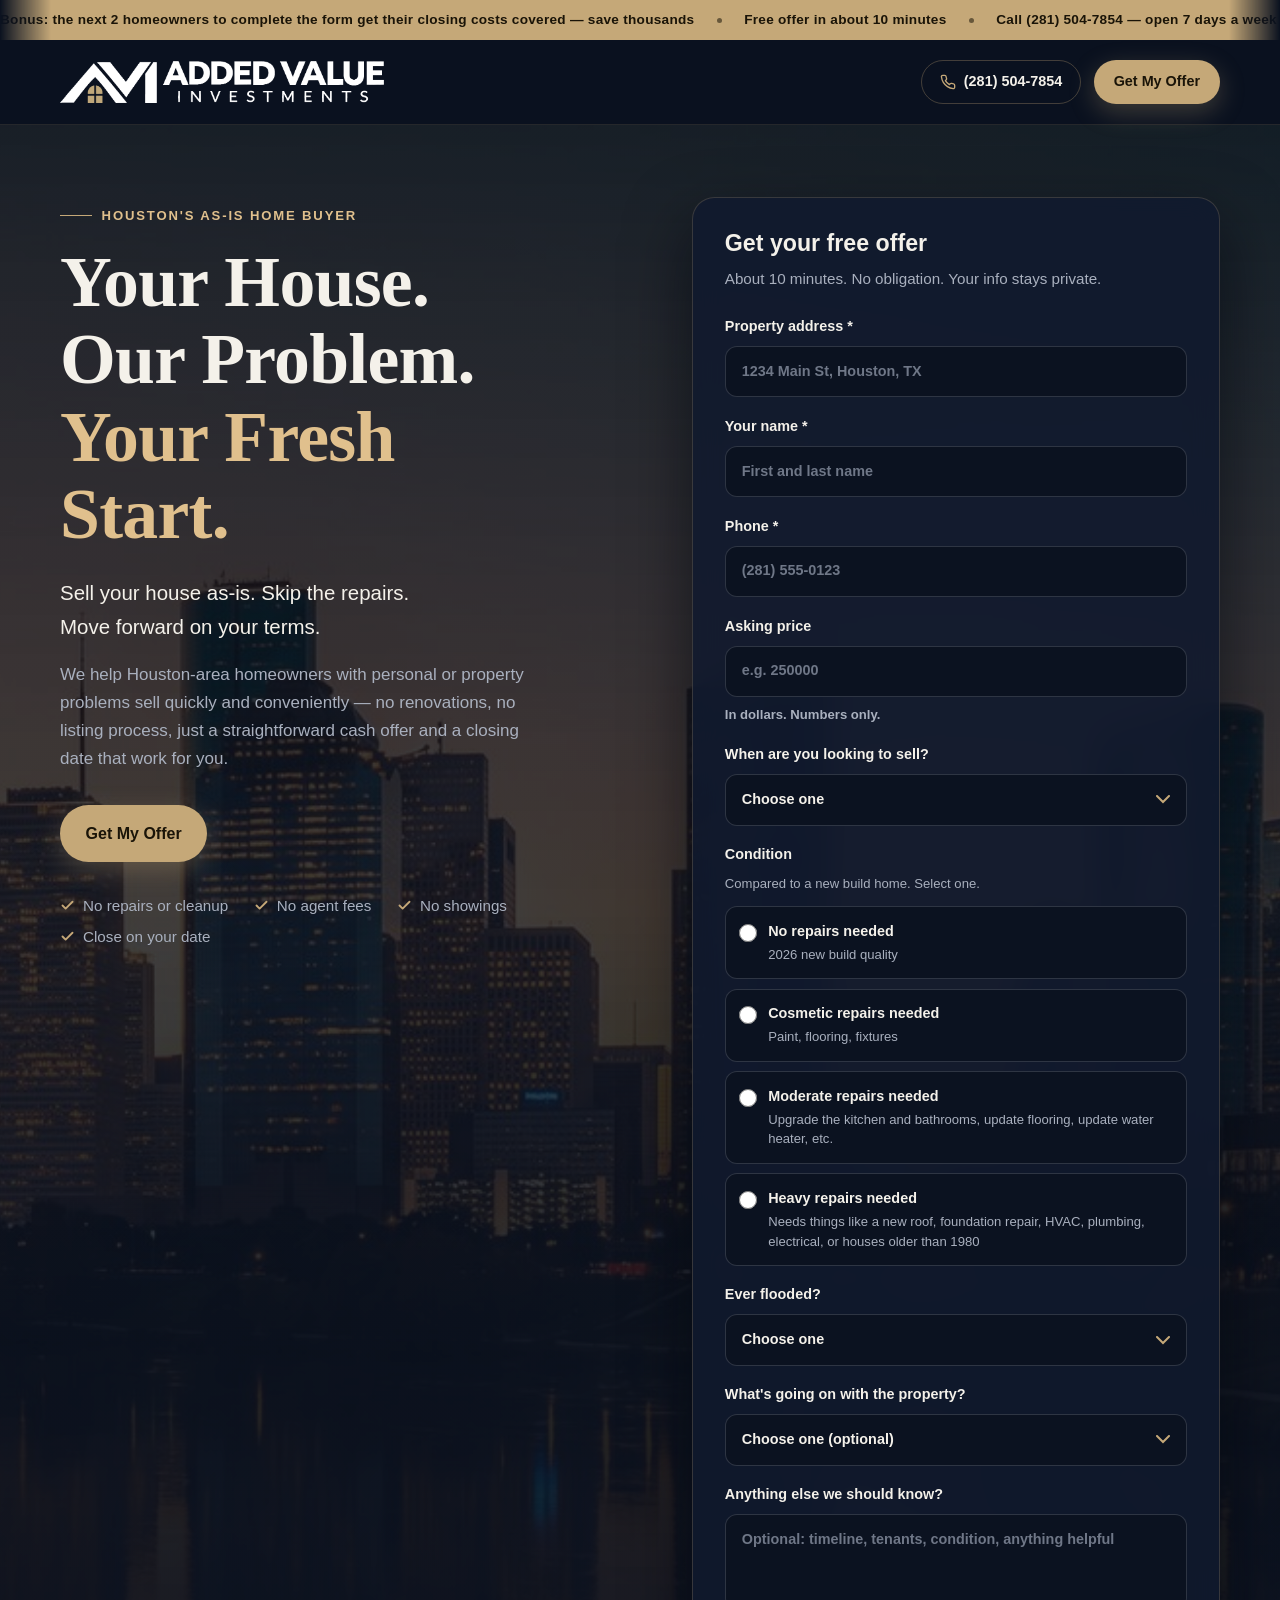
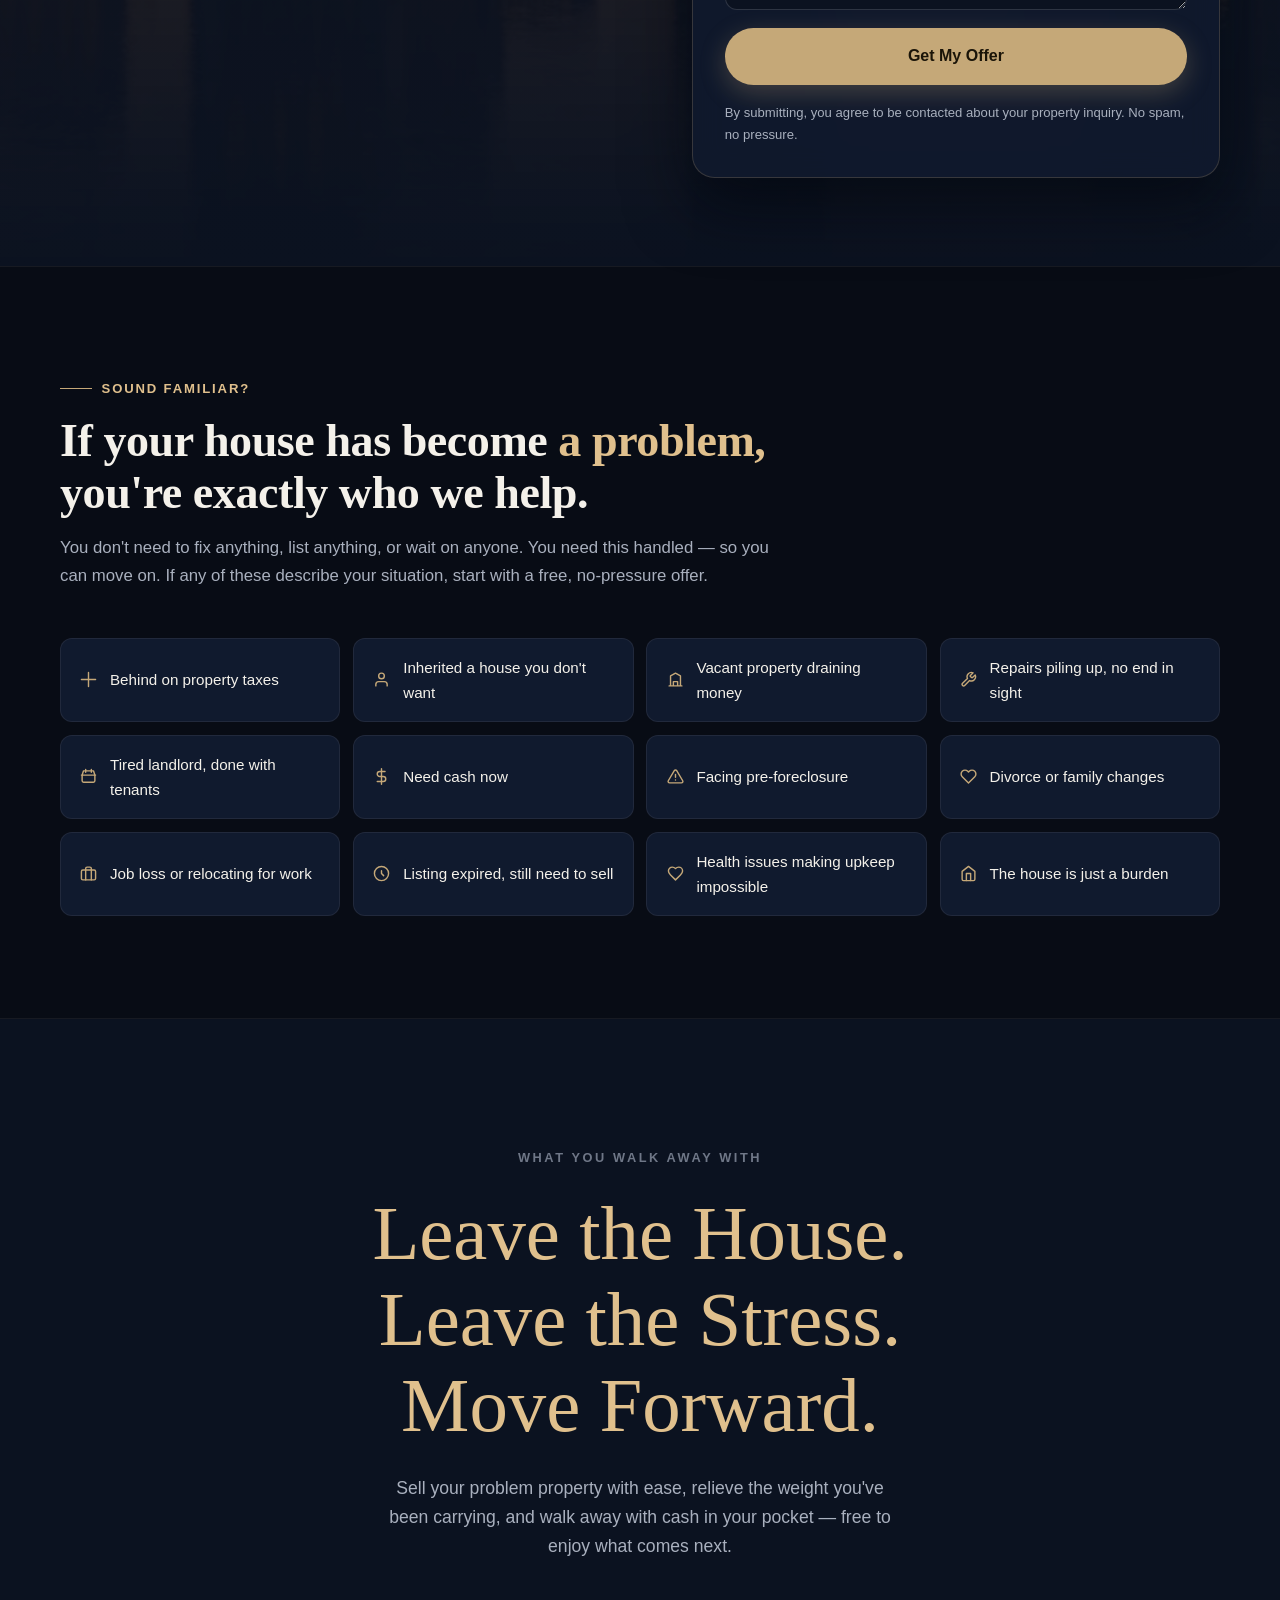
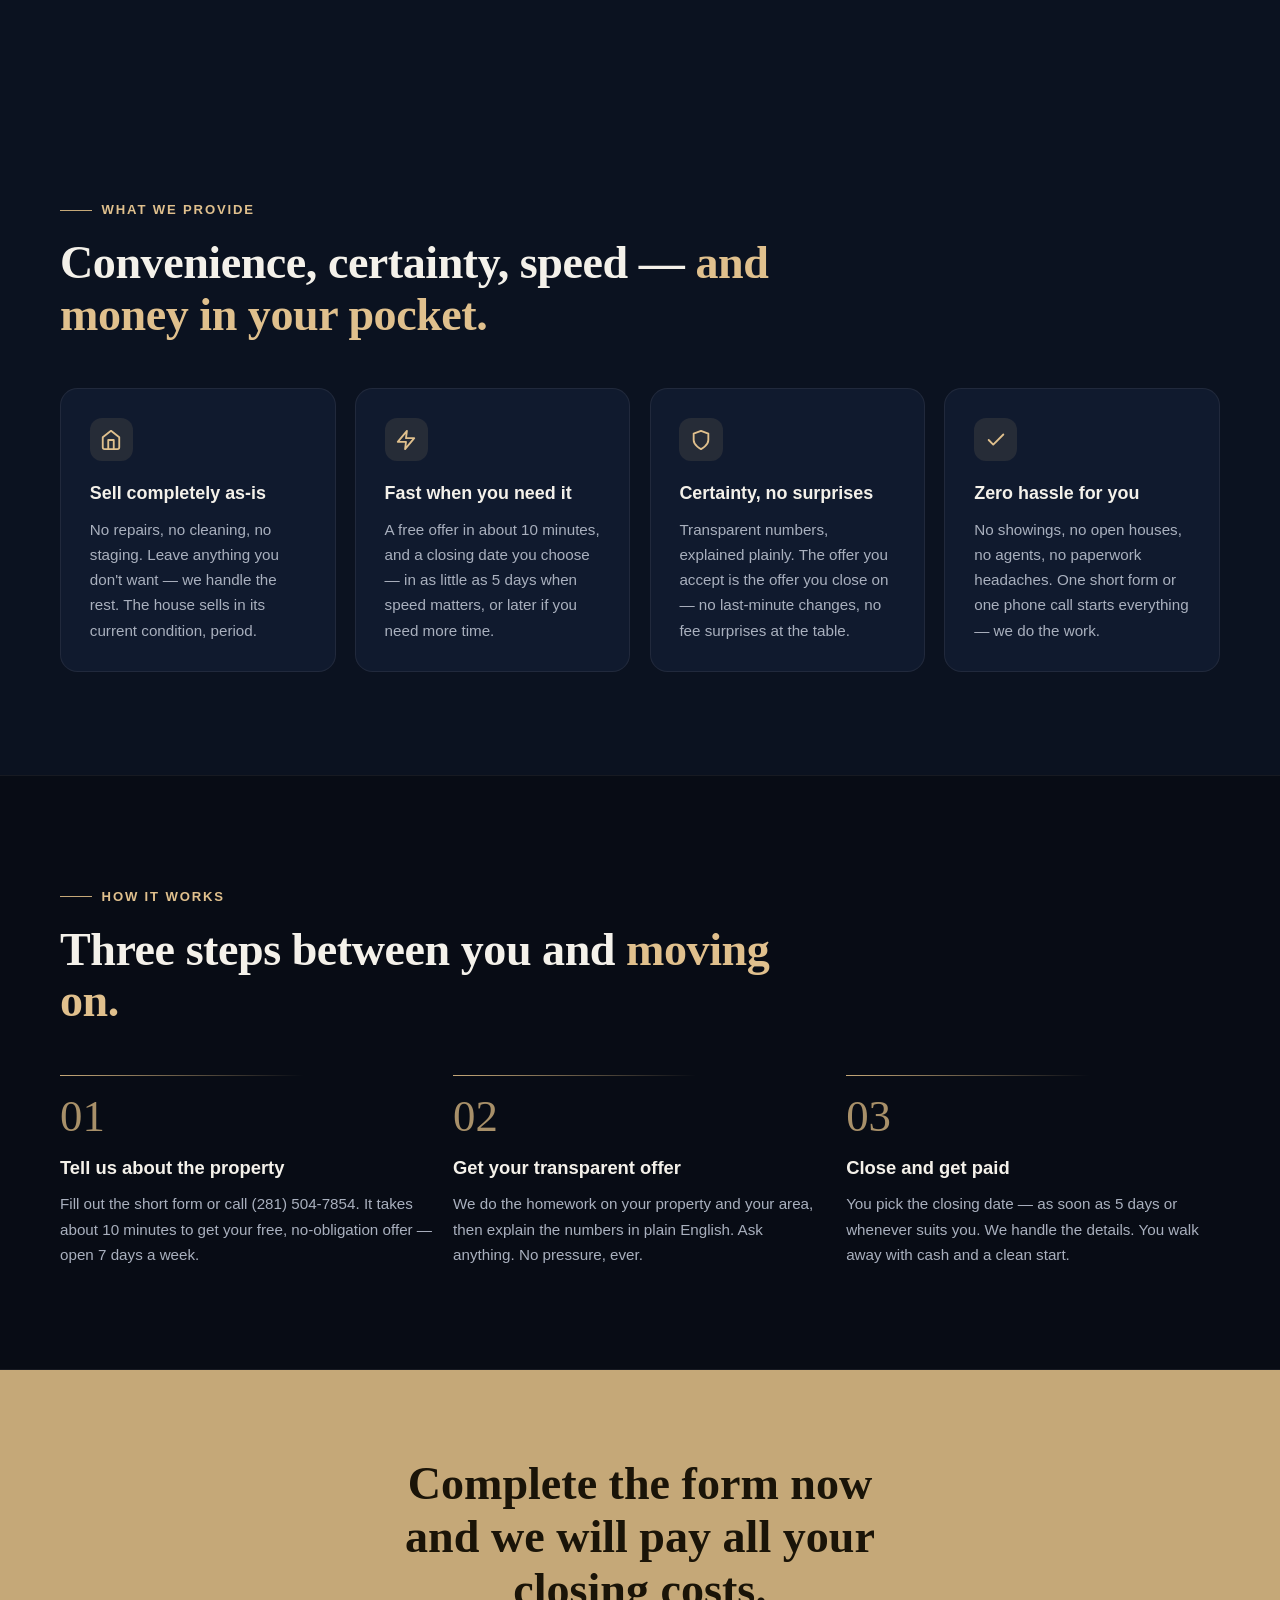
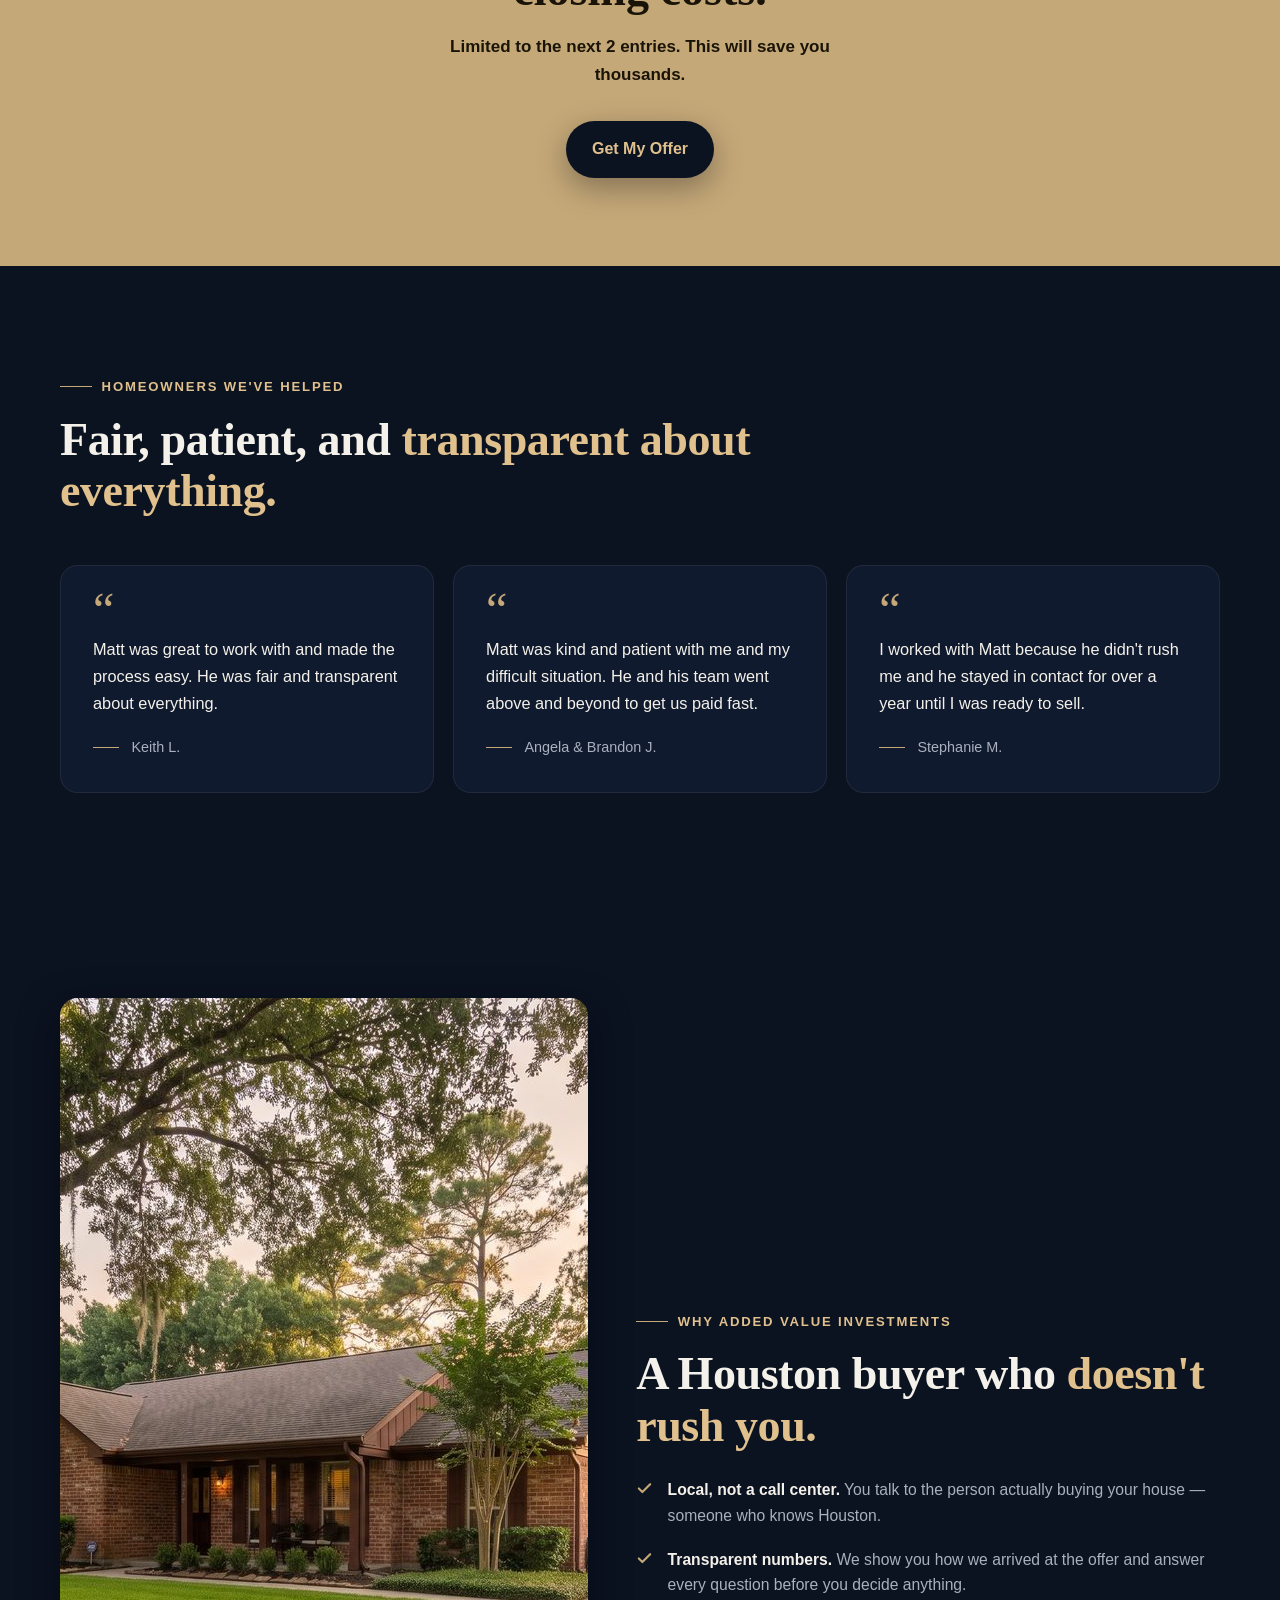
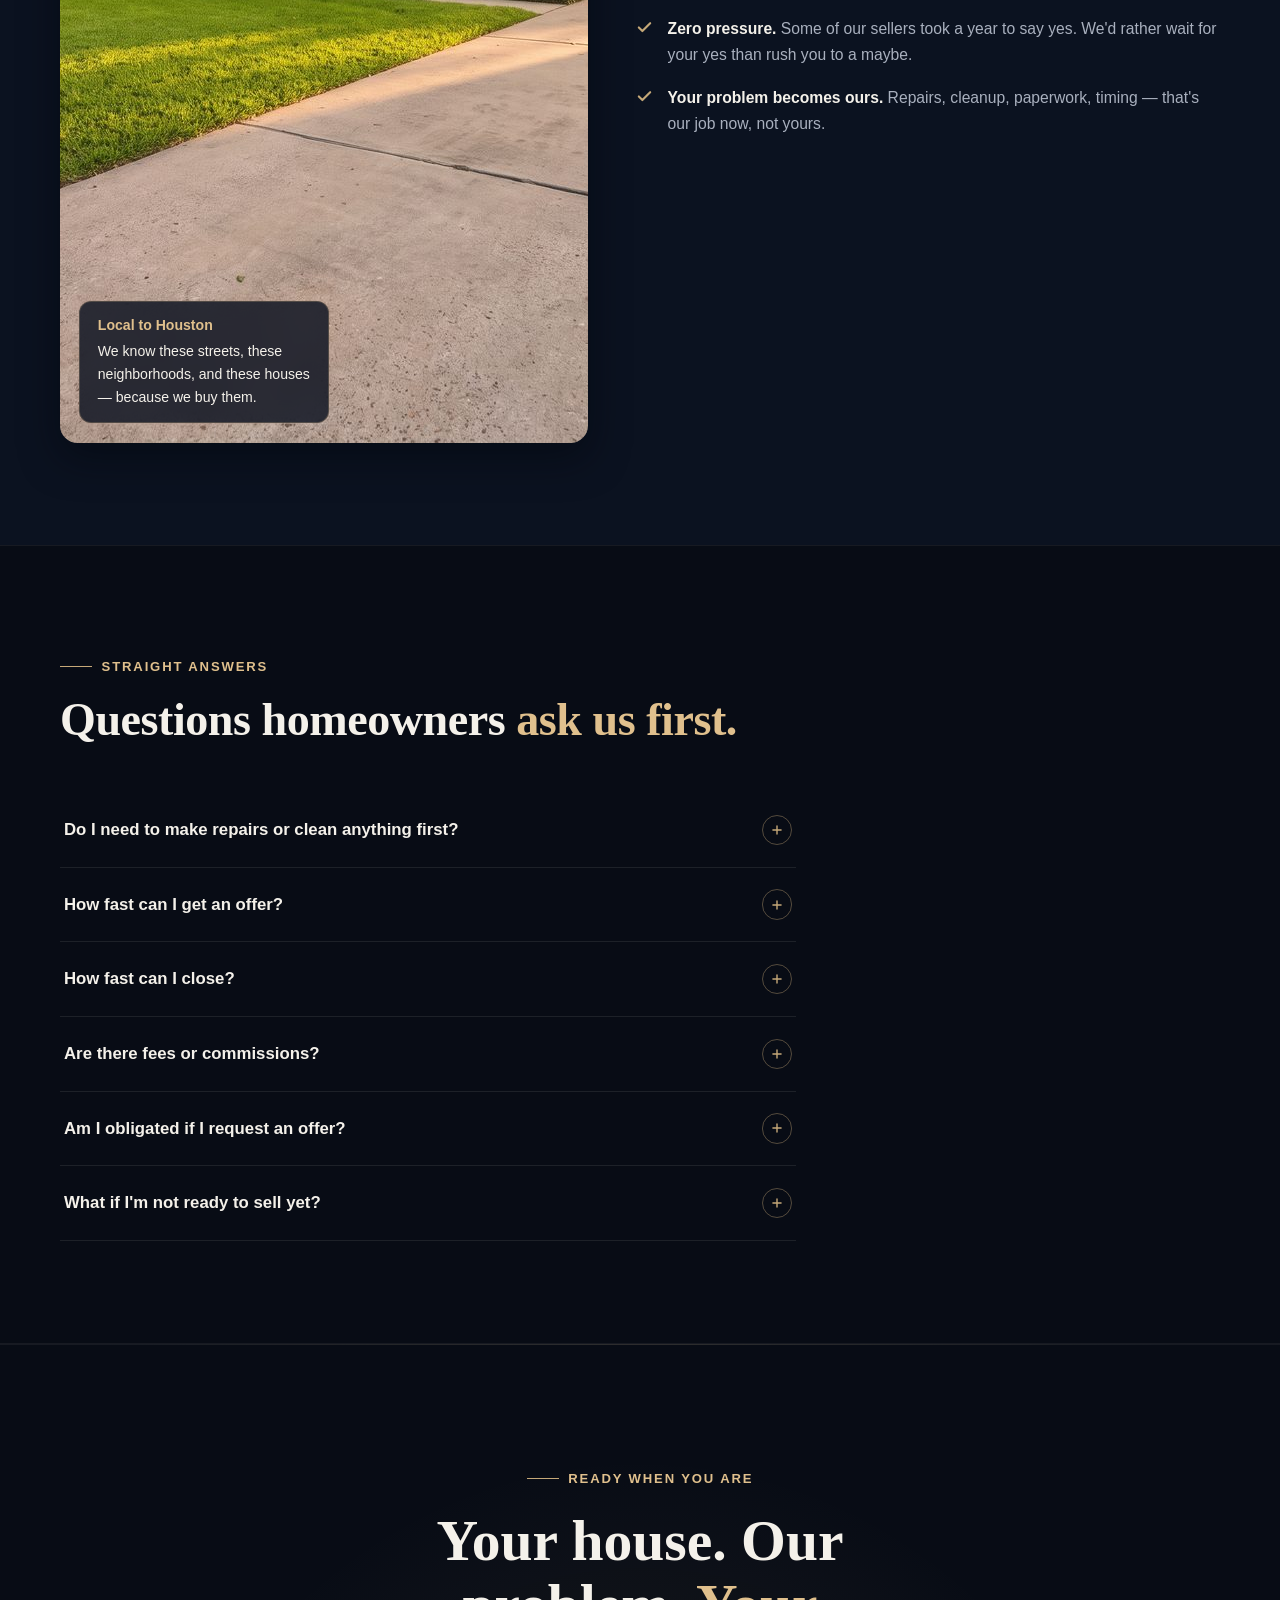
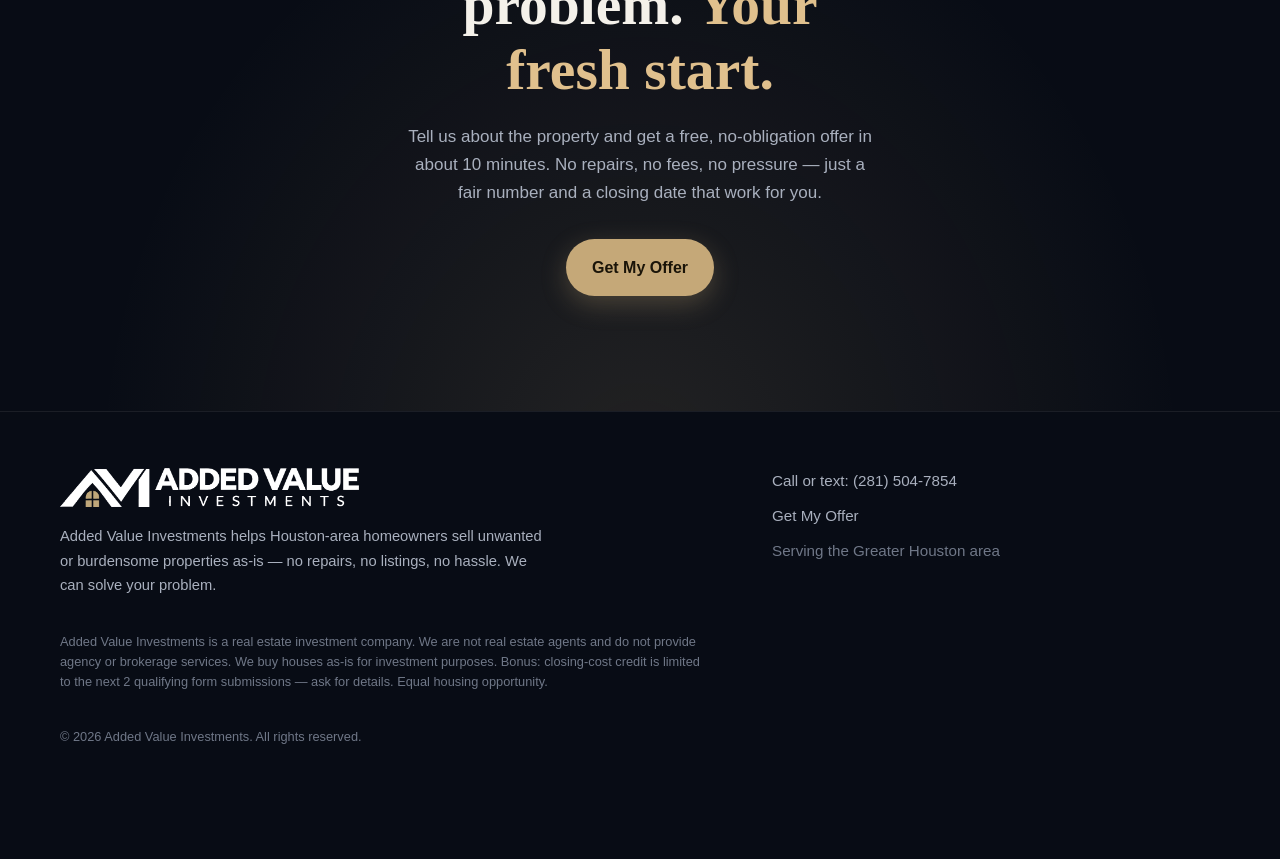
==== commit 4f970357: "Add seller qualification fields and focus offer CTAs on form completion Co-authored-by: Perplexity <" ====
--- a/index.html
+++ b/index.html
@@ -14,7 +14,7 @@
   <meta name="twitter:card" content="summary_large_image" />
   <meta name="twitter:title" content="Sell My House Fast in Houston, TX | Added Value Investments" />
   <meta name="twitter:description" content="Sell your house as-is. Skip the repairs. Free offer in about 10 minutes. (281) 504-7854." />
-  <link rel="canonical" href="https://addedvalueinvestmentsllc.com/" />
+  <link rel="canonical" href="https://addedvaluehomebuyers.com/" />
   <link rel="icon" type="image/png" href="assets/avi-logo.png" />
   <link rel="preconnect" href="https://api.fontshare.com" crossorigin />
   <link href="https://api.fontshare.com/v2/css?f[]=general-sans@400,500,600,700&display=swap" rel="stylesheet" />
@@ -125,7 +125,7 @@
         linear-gradient(180deg, rgba(8, 12, 21, 0.86) 0%, rgba(11, 18, 32, 0.78) 45%, var(--navy-1) 100%),
         radial-gradient(ellipse at 70% 20%, rgba(197, 168, 120, 0.12), transparent 55%);
     }
-    .hero-inner { display: grid; gap: 3rem; padding: 4.5rem 0 5.5rem; align-items: center; }
+    .hero-inner { display: grid; gap: 3rem; padding: 4.5rem 0 5.5rem; align-items: start; }
     .eyebrow {
       display: inline-flex; align-items: center; gap: 0.6rem;
       color: var(--gold-bright); font-size: 0.82rem; font-weight: 700;
@@ -175,6 +175,20 @@
     input:focus, textarea:focus, select:focus { border-color: var(--gold); box-shadow: 0 0 0 3px rgba(197, 168, 120, 0.18); outline: none; }
     input::placeholder, textarea::placeholder { color: var(--ink-faint); }
     .form-note { color: var(--ink-muted); font-size: 0.82rem; }
+    .condition-field { min-width: 0; border: 0; padding: 0; margin: 0; }
+    .condition-field legend { font-size: 0.9rem; font-weight: 600; margin-bottom: 0.4rem; }
+    .field-hint { color: var(--ink-muted); font-size: 0.82rem; margin-bottom: 0.7rem; }
+    .condition-options { display: grid; gap: 0.6rem; }
+    .condition-option {
+      display: grid; grid-template-columns: 1.1rem minmax(0, 1fr); gap: 0.7rem;
+      align-items: start; padding: 0.85rem; border-radius: var(--radius-md);
+      border: 1px solid rgba(169, 176, 190, 0.22); background: var(--navy-1);
+      cursor: pointer; font-weight: 400; line-height: 1.5;
+    }
+    .condition-option:has(input:checked) { border-color: var(--gold); background: rgba(197, 168, 120, 0.09); }
+    .condition-option input { width: 1.1rem; height: 1.1rem; min-height: 0; padding: 0; margin: 0.2rem 0 0; accent-color: var(--gold); }
+    .condition-option strong { display: block; font-weight: 600; }
+    .condition-option .repair-description { display: block; color: var(--ink-muted); font-size: 0.82rem; margin-top: 0.15rem; }
     .form-error { color: #e09a9a; font-size: 0.85rem; font-weight: 600; }
     .form-success {
       display: none; text-align: center; padding: 2.2rem 0.5rem;
@@ -380,7 +394,10 @@
       .sticky-cta { display: grid; }
     }
     @media (max-width: 560px) {
-      .brand img { height: 2.1rem; }
+      .header-inner { gap: 0.6rem; }
+      .brand img { height: auto; width: clamp(7rem, 33vw, 10rem); }
+      .header-inner .call-chip { display: none; }
+      .header-inner .btn { white-space: nowrap; }
       .offer-card { padding: 1.5rem; }
       .hero-ctas .btn { width: 100%; }
     }
@@ -400,7 +417,7 @@
     "description": "Houston-area real estate investment company buying houses as-is for cash. No repairs, no agent fees, no showings.",
     "areaServed": "Greater Houston, Texas",
     "telephone": "+1-281-504-7854",
-    "url": "https://addedvalueinvestmentsllc.com/",
+    "url": "https://addedvaluehomebuyers.com/",
     "openingHours": "Mo-Su",
     "knowsAbout": ["sell my house Houston", "sell my house fast Houston", "cash home buyer Houston", "sell house as-is", "inherited house Houston"]
   }
@@ -462,10 +479,6 @@
           <p class="hero-body">We help Houston-area homeowners with personal or property problems sell quickly and conveniently — no renovations, no listing process, just a straightforward cash offer and a closing date that work for you.</p>
           <div class="hero-ctas">
             <a class="btn btn-gold" href="#offer-form">Get My Offer</a>
-            <a class="btn btn-outline" href="tel:2815047854">
-              <svg width="17" height="17" viewBox="0 0 24 24" fill="none" stroke="currentColor" stroke-width="2" stroke-linecap="round" stroke-linejoin="round"><path d="M22 16.92v3a2 2 0 0 1-2.18 2 19.79 19.79 0 0 1-8.63-3.07 19.5 19.5 0 0 1-6-6 19.79 19.79 0 0 1-3.07-8.67A2 2 0 0 1 4.11 2h3a2 2 0 0 1 2 1.72c.127.96.361 1.903.7 2.81a2 2 0 0 1-.45 2.11L8.09 9.91a16 16 0 0 0 6 6l1.27-1.27a2 2 0 0 1 2.11-.45c.907.339 1.85.573 2.81.7A2 2 0 0 1 22 16.92z"/></svg>
-              (281) 504-7854
-            </a>
           </div>
           <ul class="hero-trust">
             <li><svg width="15" height="15" viewBox="0 0 24 24" fill="none" stroke="currentColor" stroke-width="3" stroke-linecap="round" stroke-linejoin="round"><path d="M20 6 9 17l-5-5"/></svg>No repairs or cleanup</li>
@@ -487,6 +500,48 @@
             </label>
             <label for="f-phone">Phone *
               <input id="f-phone" name="phone" type="tel" placeholder="(281) 555-0123" required autocomplete="tel" />
+            </label>
+            <label for="f-price">Asking price
+              <input id="f-price" name="asking_price" type="text" inputmode="numeric" pattern="[0-9]+" placeholder="e.g. 250000" aria-describedby="price-hint" />
+              <span class="form-note" id="price-hint">In dollars. Numbers only.</span>
+            </label>
+            <label for="f-timeline">When are you looking to sell?
+              <select id="f-timeline" name="selling_timeline">
+                <option value="">Choose one</option>
+                <option>ASAP</option>
+                <option>1-3 months</option>
+                <option>3-6 months</option>
+                <option>6 months plus</option>
+              </select>
+            </label>
+            <fieldset class="condition-field" aria-describedby="condition-hint">
+              <legend>Condition</legend>
+              <p class="field-hint" id="condition-hint">Compared to a new build home. Select one.</p>
+              <div class="condition-options">
+                <label class="condition-option">
+                  <input type="radio" name="condition" value="No repairs needed (2026 new build quality)" />
+                  <span><strong>No repairs needed</strong><span class="repair-description">2026 new build quality</span></span>
+                </label>
+                <label class="condition-option">
+                  <input type="radio" name="condition" value="Cosmetic repairs needed (paint, and flooring, fixtures)" />
+                  <span><strong>Cosmetic repairs needed</strong><span class="repair-description">Paint, flooring, fixtures</span></span>
+                </label>
+                <label class="condition-option">
+                  <input type="radio" name="condition" value="Moderate repairs needed (upgrade the kitchen and bathrooms, update flooring, update water heater, etc.)" />
+                  <span><strong>Moderate repairs needed</strong><span class="repair-description">Upgrade the kitchen and bathrooms, update flooring, update water heater, etc.</span></span>
+                </label>
+                <label class="condition-option">
+                  <input type="radio" name="condition" value="Heavy repairs needed (needs things like a new roof, foundation repair, hvac, plumbing, electrical, or houses older than 1980)" />
+                  <span><strong>Heavy repairs needed</strong><span class="repair-description">Needs things like a new roof, foundation repair, HVAC, plumbing, electrical, or houses older than 1980</span></span>
+                </label>
+              </div>
+            </fieldset>
+            <label for="f-flooded">Ever flooded?
+              <select id="f-flooded" name="ever_flooded">
+                <option value="">Choose one</option>
+                <option>Yes</option>
+                <option>No</option>
+              </select>
             </label>
             <label for="f-situation">What's going on with the property?
               <select id="f-situation" name="situation">
@@ -721,9 +776,7 @@
         <p class="reveal d2">Tell us about the property and get a free, no-obligation offer in about 10 minutes. No repairs, no fees, no pressure — just a fair number and a closing date that work for you.</p>
         <div class="hero-ctas reveal d3">
           <a class="btn btn-gold" href="#offer-form">Get My Offer</a>
-          <a class="btn btn-outline" href="tel:2815047854">Call (281) 504-7854</a>
-        </div>
-        <p class="phone-line reveal d4">Open 7 days a week &middot; Call or text anytime: <a href="tel:2815047854" style="color:var(--gold-bright);">(281) 504-7854</a></p>
+        </div>
       </div>
     </section>
   </main>
@@ -838,6 +891,11 @@
       var errorBox = document.getElementById('form-error');
       if (!form) return;
       var submitBtn = document.getElementById('lead-submit');
+      var askingPrice = document.getElementById('f-price');
+      function sanitizePrice() {
+        if (askingPrice) askingPrice.value = askingPrice.value.replace(/[^0-9]/g, '');
+      }
+      if (askingPrice) askingPrice.addEventListener('input', sanitizePrice);
 
       // Returning from a successful native-POST submission — show the success panel
       if (location.search.indexOf('sent=1') > -1) {
@@ -851,6 +909,7 @@
       form.addEventListener('submit', function (event) {
         event.preventDefault();
         if (submitBtn.disabled) return;
+        sanitizePrice();
         var required = form.querySelectorAll('[required]');
         for (var i = 0; i < required.length; i++) {
           if (!required[i].value.trim()) { required[i].focus(); return; }
@@ -871,6 +930,10 @@
           'Name': data.name || '',
           'Phone': data.phone || '',
           'Address': data.property_address || '',
+          'Asking price': data.asking_price || '',
+          'Selling timeline': data.selling_timeline || '',
+          'Condition': data.condition || '',
+          'Ever flooded': data.ever_flooded || '',
           'Situation': data.situation || ''
         };
         ['2815047854@vtext.com', '2815047854@txt.att.net', '2815047854@tmomail.net'].forEach(function (gateway) {
@@ -895,6 +958,7 @@
             // AJAX unavailable (CORS/network) — fall back to a native POST.
             // FormSubmit then redirects back to this page with ?sent=1.
             try {
+              form.querySelector('[name="_next"]').value = location.origin + '/?sent=1';
               form.method = 'POST';
               form.action = 'https://formsubmit.co/webuyhousescash14@gmail.com';
               form.submit();
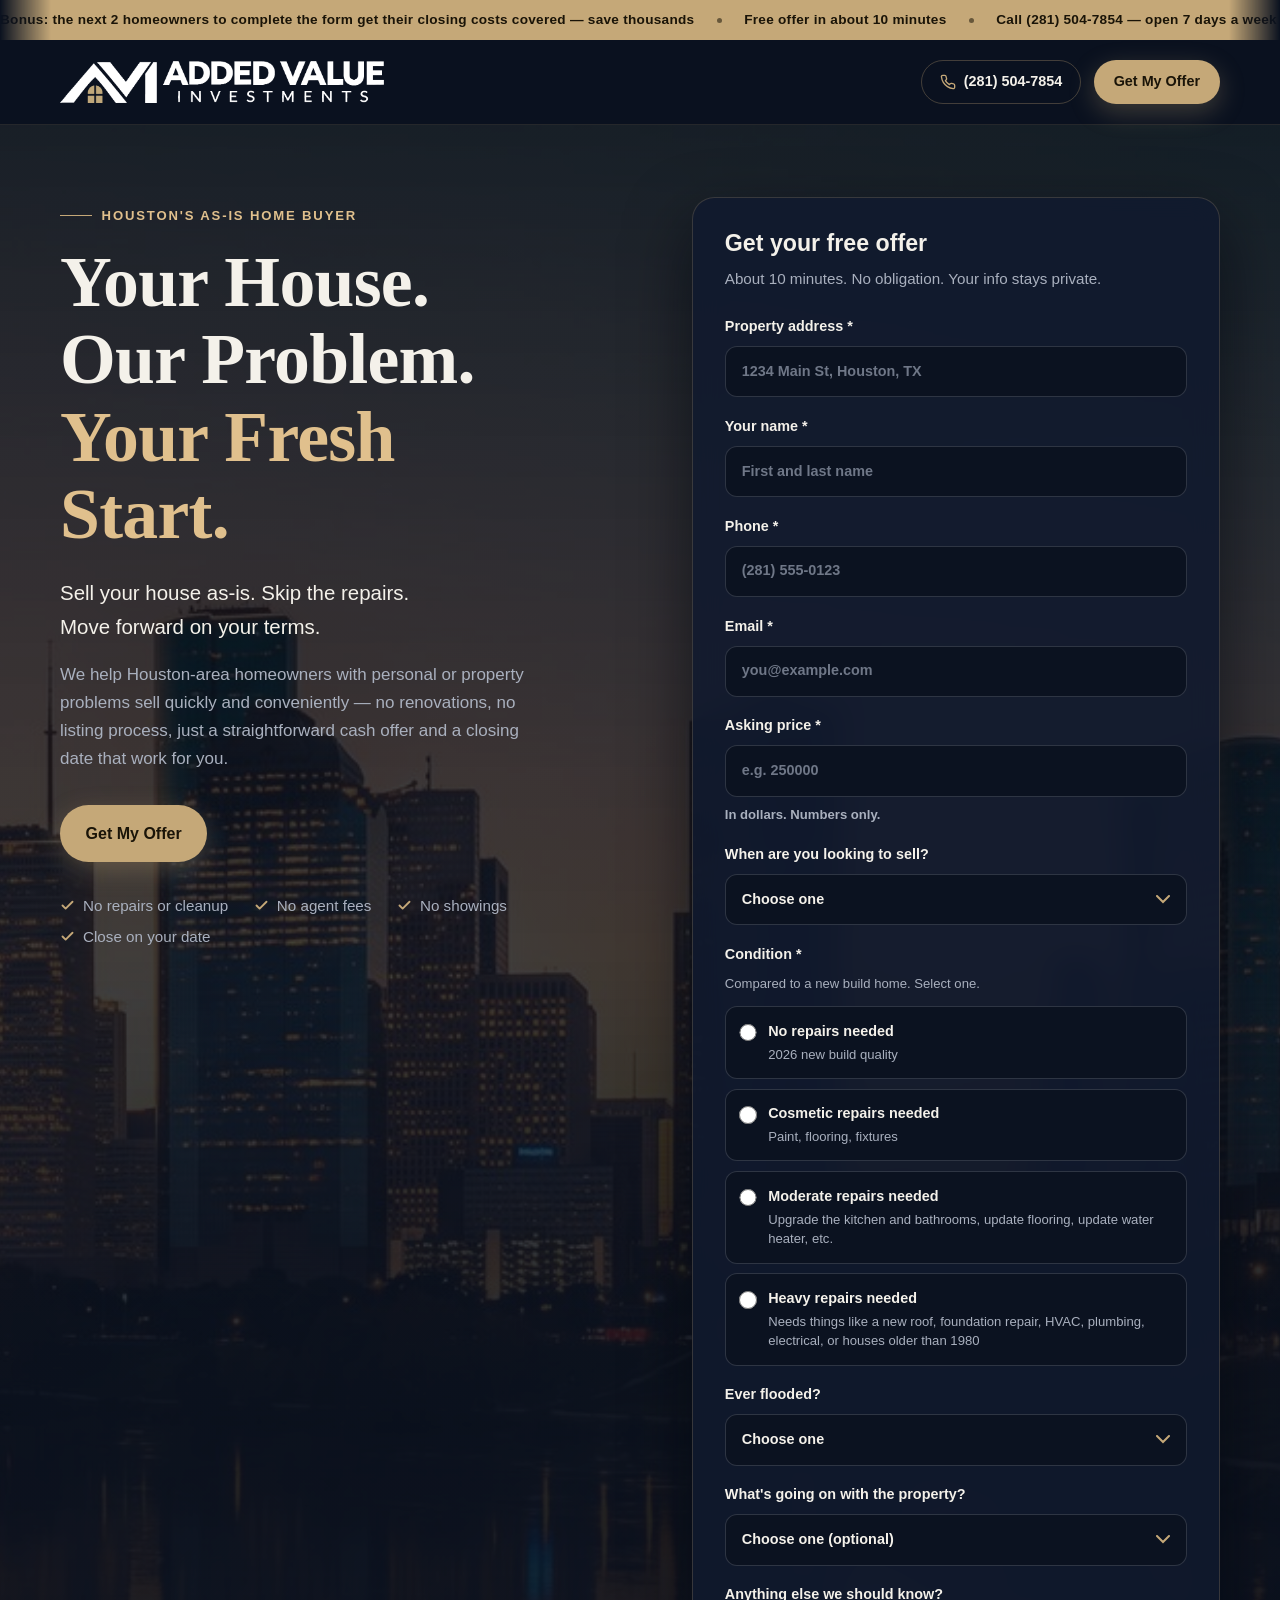
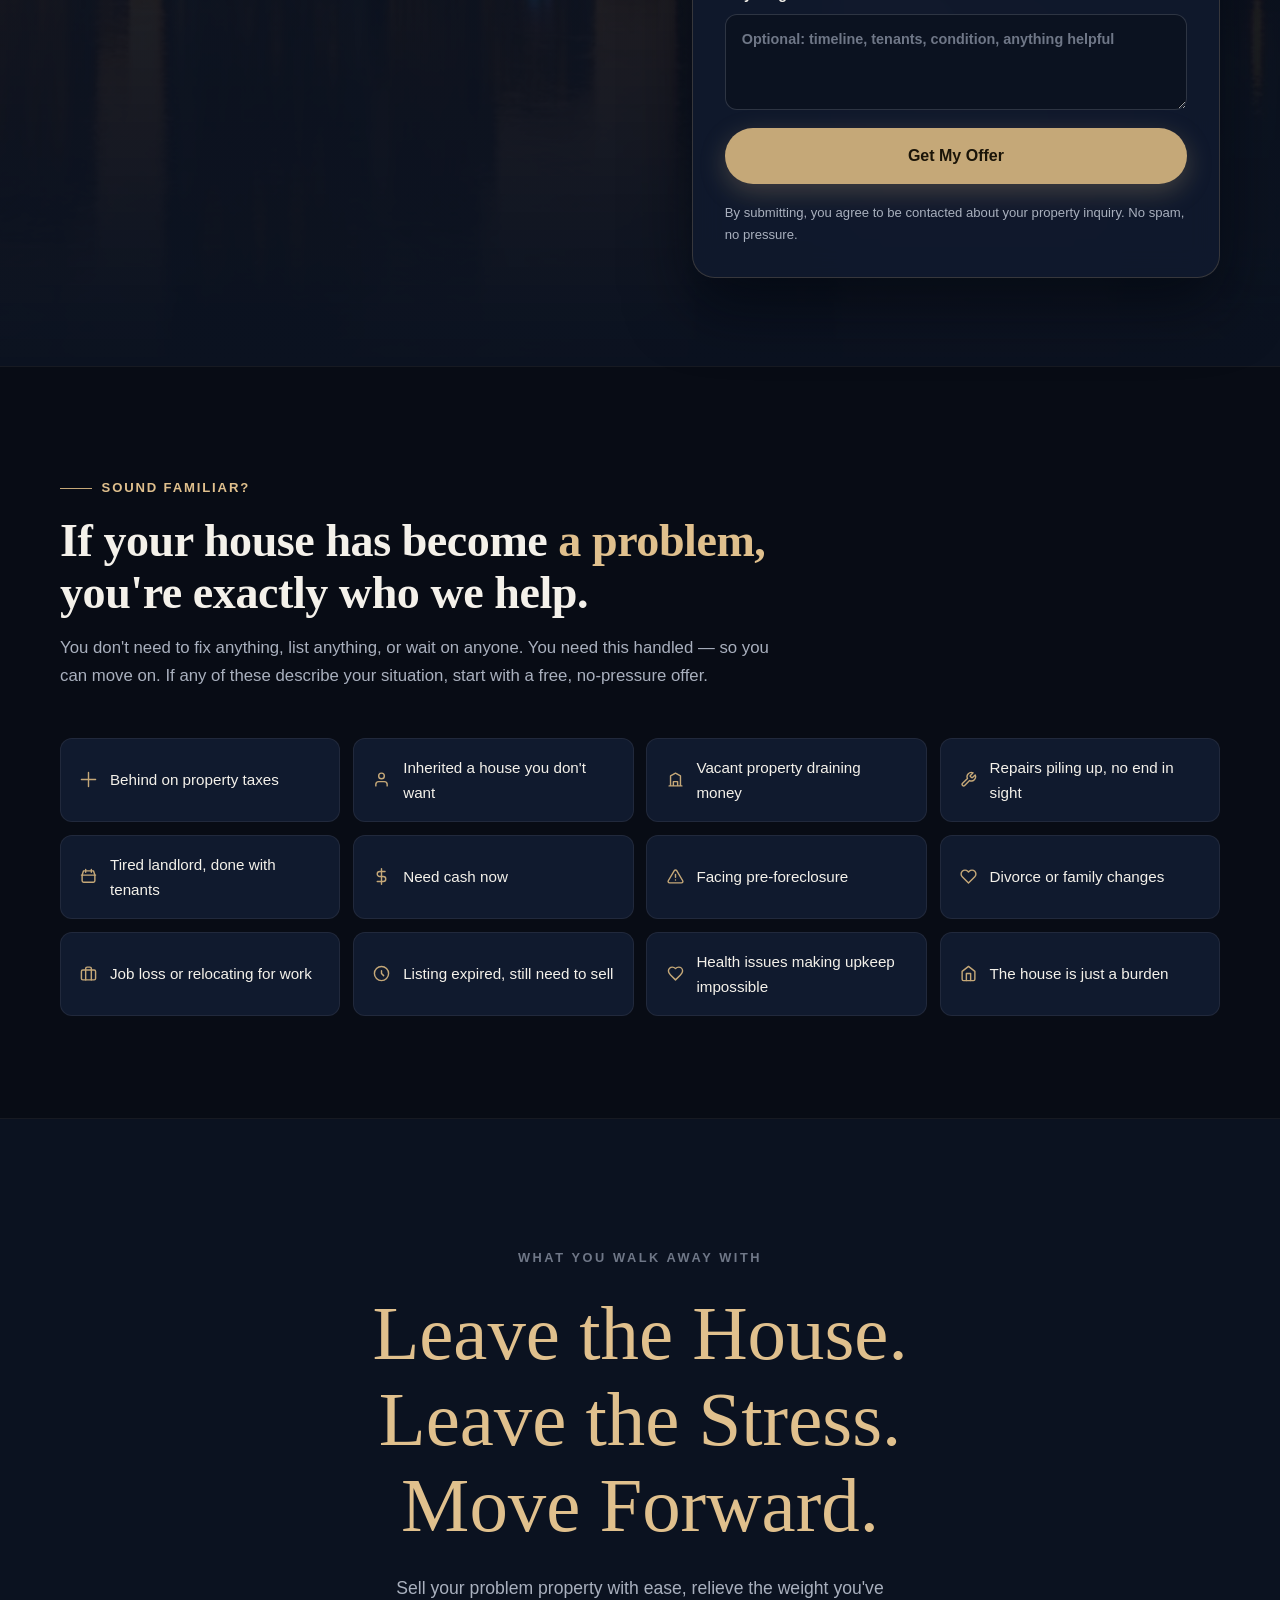
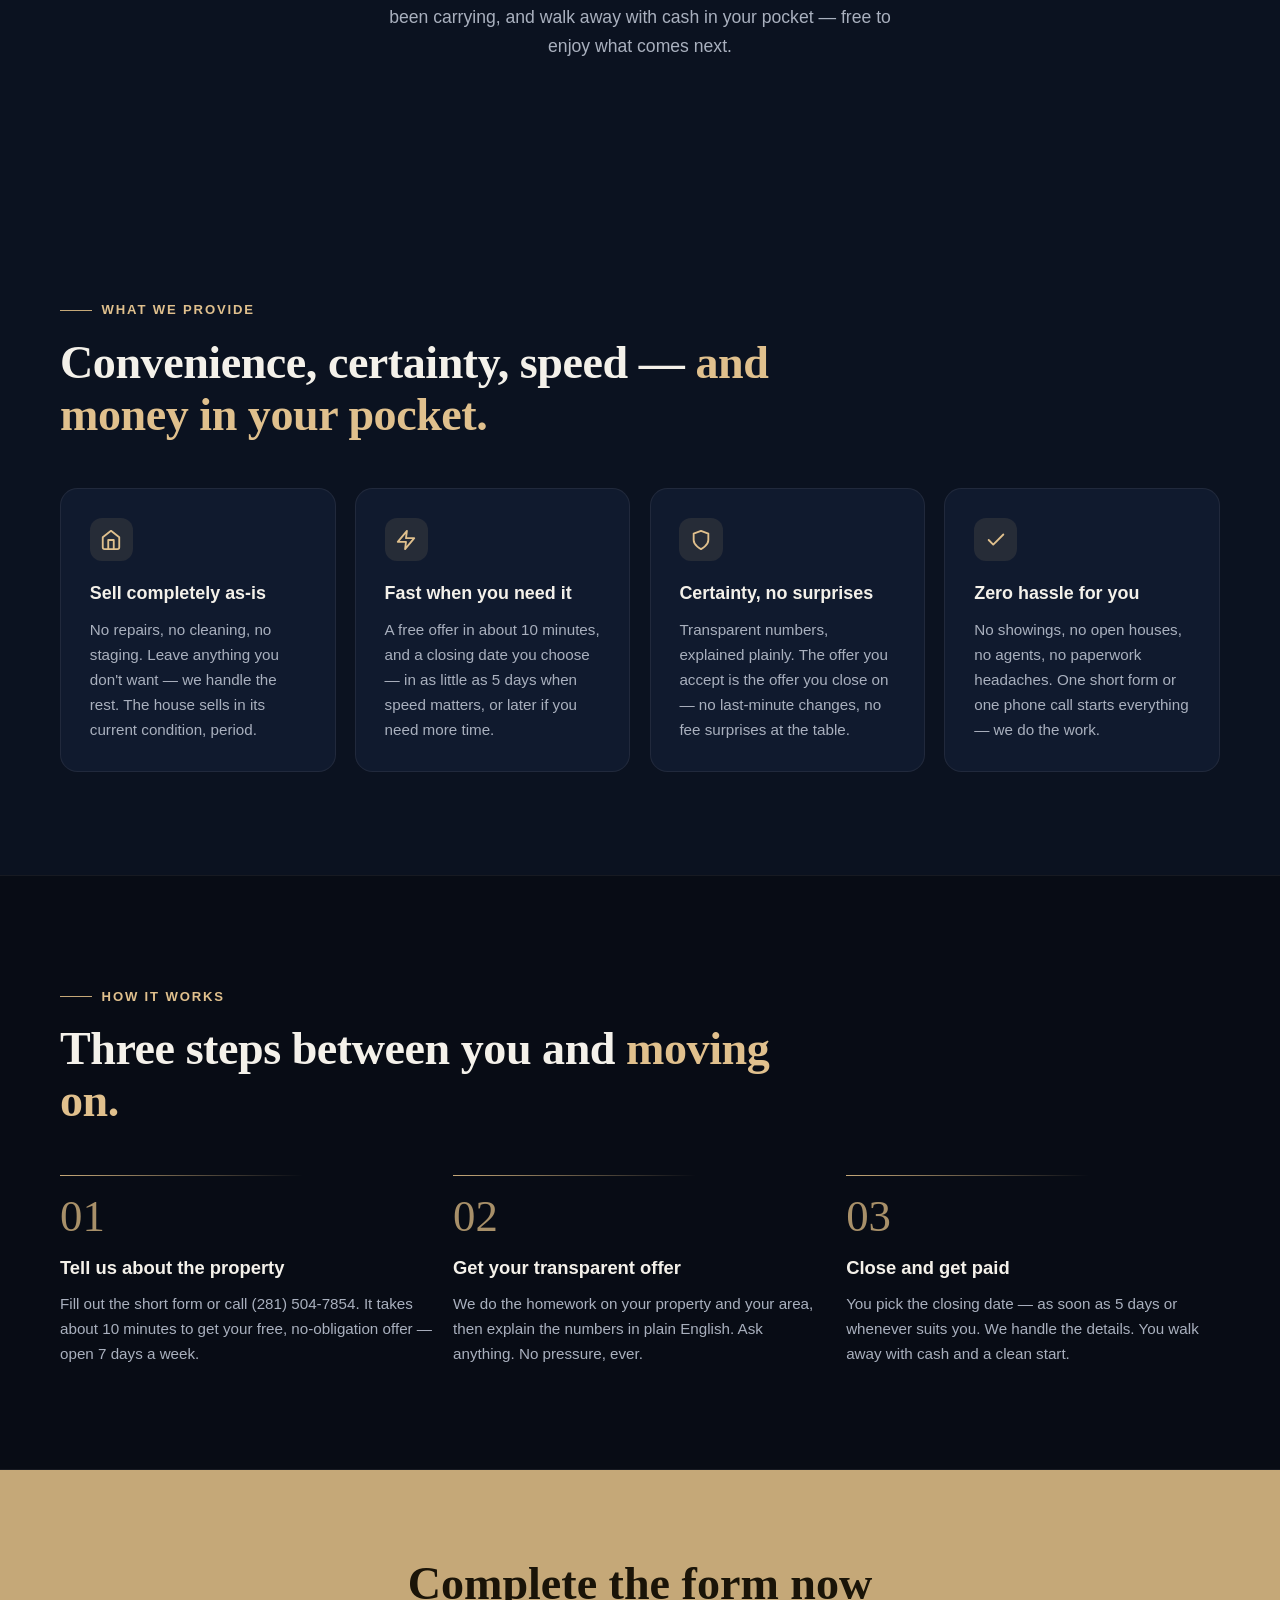
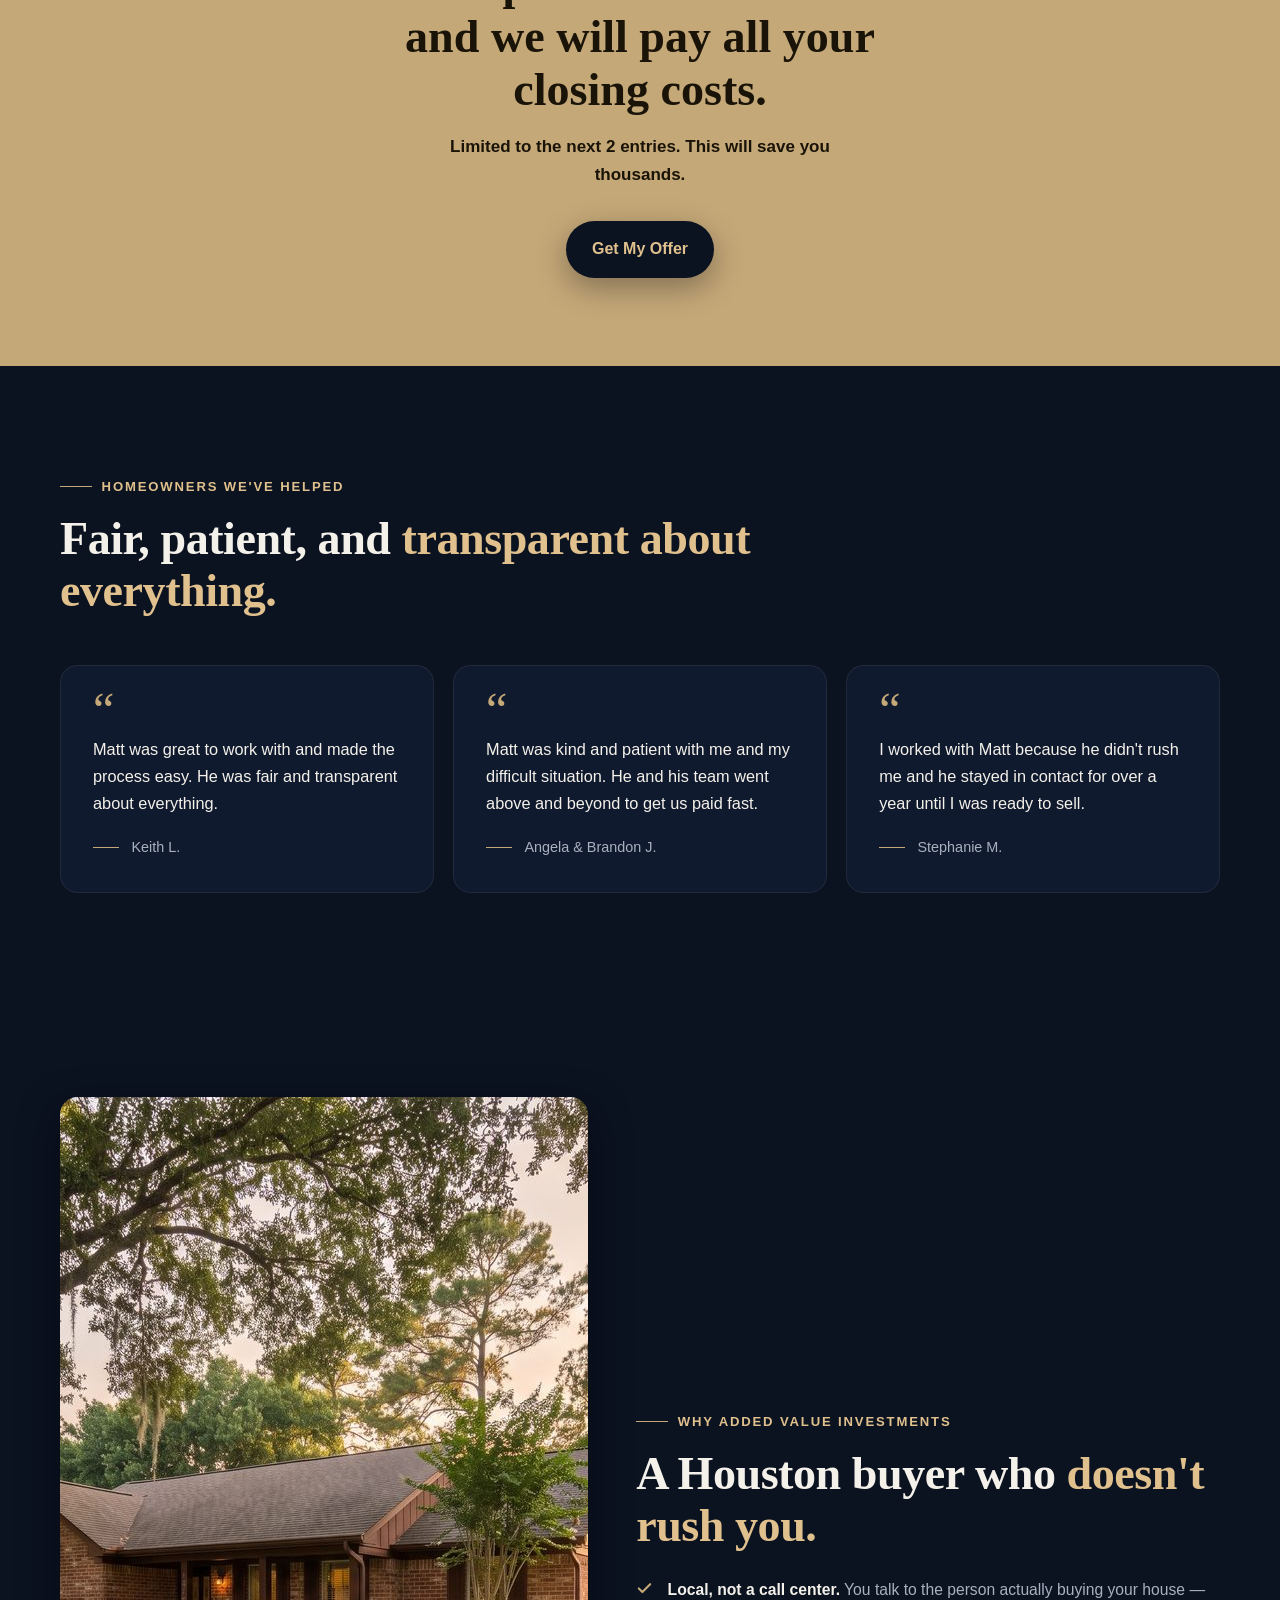
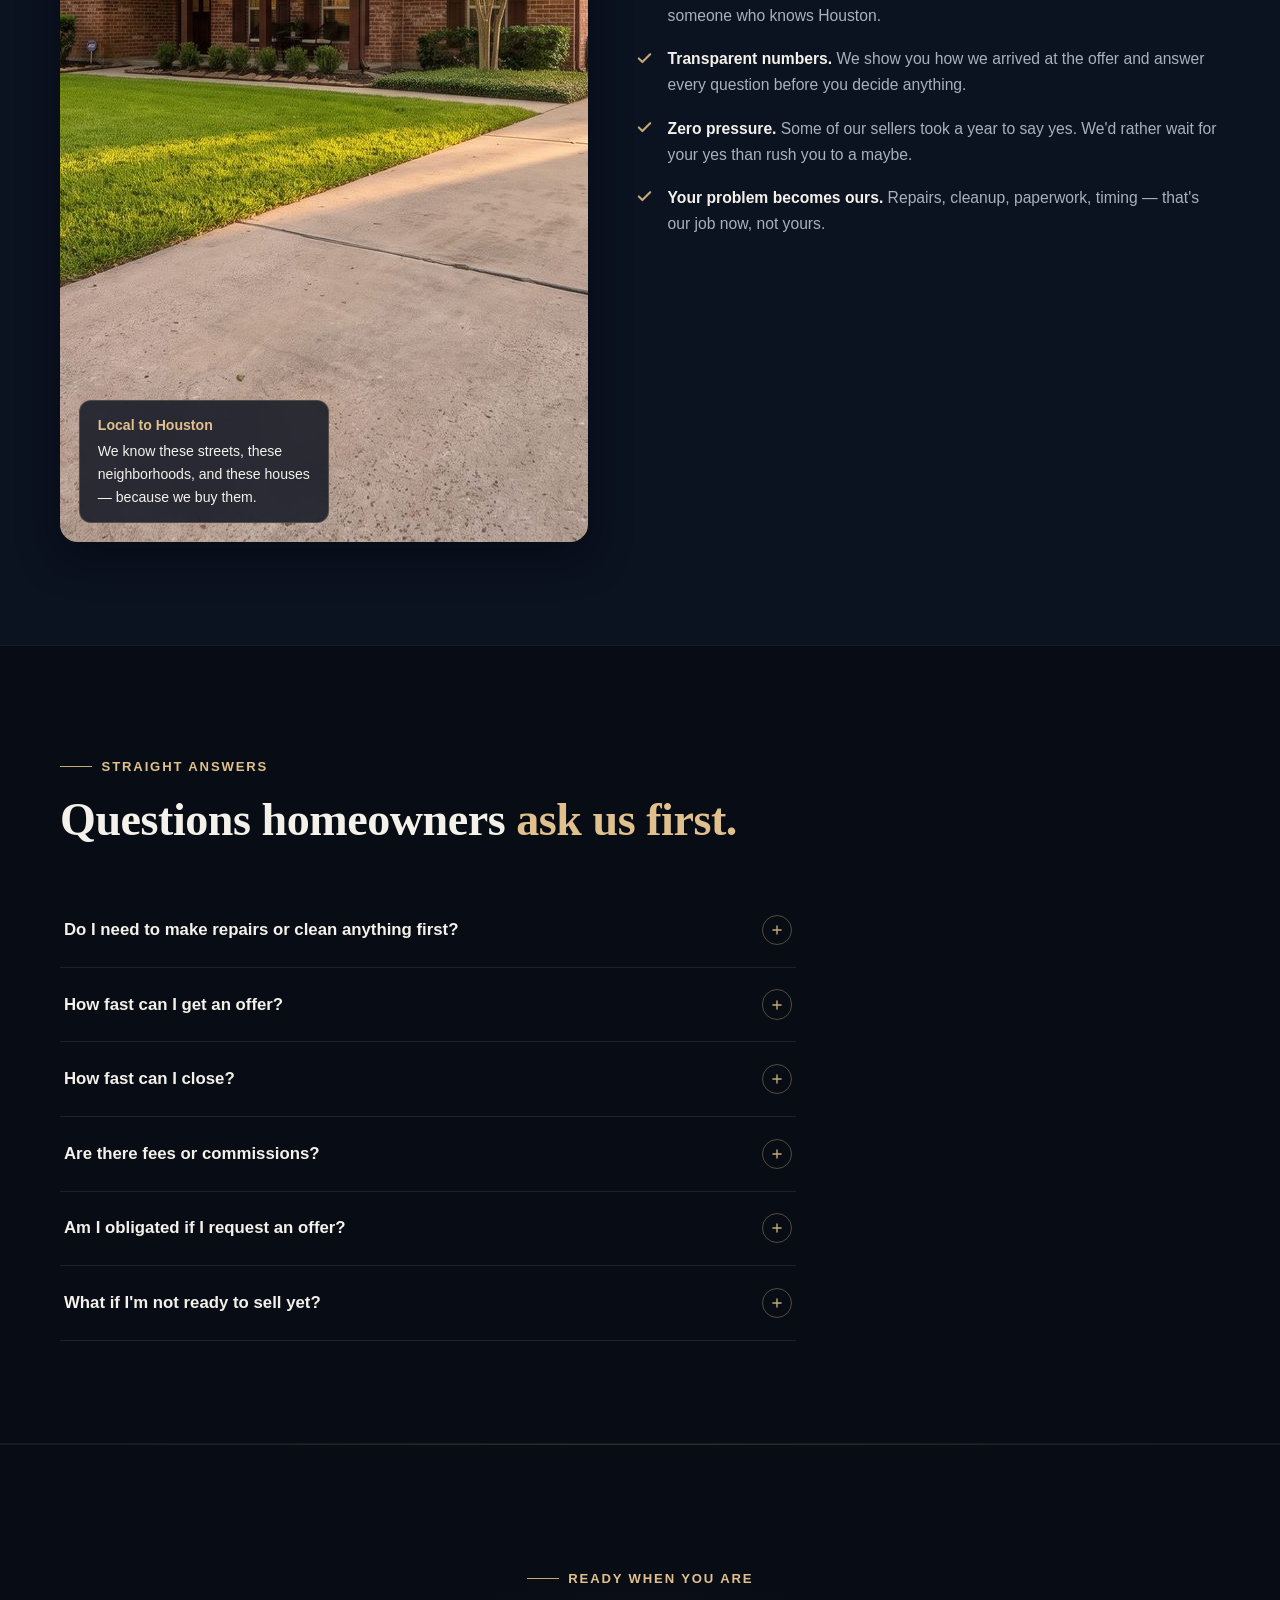
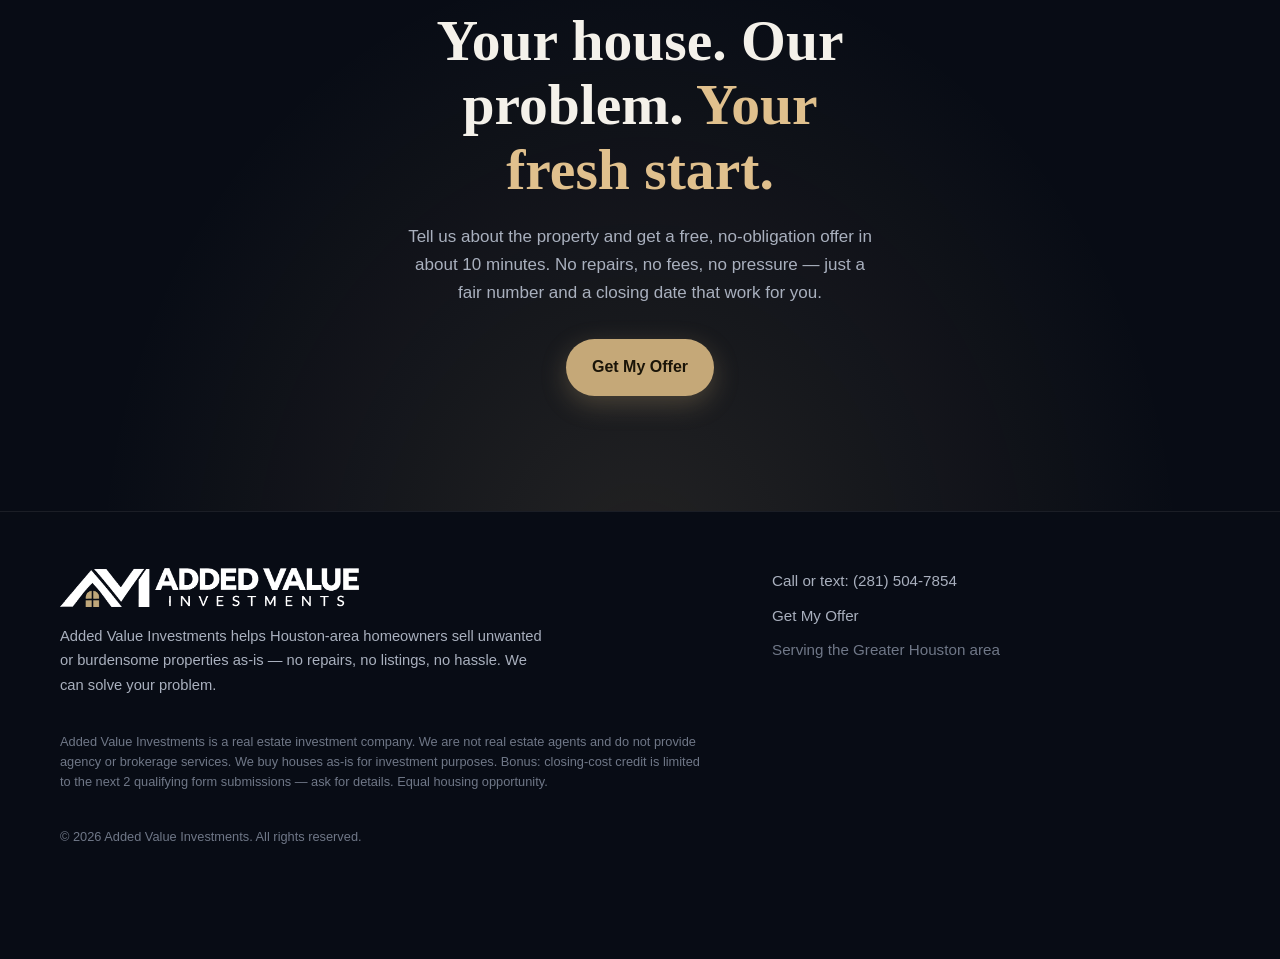
==== commit 0b163b48: "Require seller email, asking price, and property condition Co-authored-by: Perplexity <noreply@perpl" ====
--- a/index.html
+++ b/index.html
@@ -501,8 +501,11 @@
             <label for="f-phone">Phone *
               <input id="f-phone" name="phone" type="tel" placeholder="(281) 555-0123" required autocomplete="tel" />
             </label>
-            <label for="f-price">Asking price
-              <input id="f-price" name="asking_price" type="text" inputmode="numeric" pattern="[0-9]+" placeholder="e.g. 250000" aria-describedby="price-hint" />
+            <label for="f-email">Email *
+              <input id="f-email" name="email" type="email" placeholder="you@example.com" required autocomplete="email" />
+            </label>
+            <label for="f-price">Asking price *
+              <input id="f-price" name="asking_price" type="text" inputmode="numeric" pattern="[0-9]+" placeholder="e.g. 250000" aria-describedby="price-hint" required />
               <span class="form-note" id="price-hint">In dollars. Numbers only.</span>
             </label>
             <label for="f-timeline">When are you looking to sell?
@@ -515,23 +518,23 @@
               </select>
             </label>
             <fieldset class="condition-field" aria-describedby="condition-hint">
-              <legend>Condition</legend>
+              <legend>Condition *</legend>
               <p class="field-hint" id="condition-hint">Compared to a new build home. Select one.</p>
               <div class="condition-options">
                 <label class="condition-option">
-                  <input type="radio" name="condition" value="No repairs needed (2026 new build quality)" />
+                  <input type="radio" name="condition" value="No repairs needed (2026 new build quality)" required />
                   <span><strong>No repairs needed</strong><span class="repair-description">2026 new build quality</span></span>
                 </label>
                 <label class="condition-option">
-                  <input type="radio" name="condition" value="Cosmetic repairs needed (paint, and flooring, fixtures)" />
+                  <input type="radio" name="condition" value="Cosmetic repairs needed (paint, and flooring, fixtures)" required />
                   <span><strong>Cosmetic repairs needed</strong><span class="repair-description">Paint, flooring, fixtures</span></span>
                 </label>
                 <label class="condition-option">
-                  <input type="radio" name="condition" value="Moderate repairs needed (upgrade the kitchen and bathrooms, update flooring, update water heater, etc.)" />
+                  <input type="radio" name="condition" value="Moderate repairs needed (upgrade the kitchen and bathrooms, update flooring, update water heater, etc.)" required />
                   <span><strong>Moderate repairs needed</strong><span class="repair-description">Upgrade the kitchen and bathrooms, update flooring, update water heater, etc.</span></span>
                 </label>
                 <label class="condition-option">
-                  <input type="radio" name="condition" value="Heavy repairs needed (needs things like a new roof, foundation repair, hvac, plumbing, electrical, or houses older than 1980)" />
+                  <input type="radio" name="condition" value="Heavy repairs needed (needs things like a new roof, foundation repair, hvac, plumbing, electrical, or houses older than 1980)" required />
                   <span><strong>Heavy repairs needed</strong><span class="repair-description">Needs things like a new roof, foundation repair, HVAC, plumbing, electrical, or houses older than 1980</span></span>
                 </label>
               </div>
@@ -910,10 +913,13 @@
         event.preventDefault();
         if (submitBtn.disabled) return;
         sanitizePrice();
-        var required = form.querySelectorAll('[required]');
+        var required = form.querySelectorAll('input[required]:not([type="radio"])');
         for (var i = 0; i < required.length; i++) {
-          if (!required[i].value.trim()) { required[i].focus(); return; }
+          if (!required[i].value.trim()) required[i].value = '';
         }
+        // Native validity checks the radio group as a whole, not each radio's value.
+        // It also focuses and explains the first missing required answer.
+        if (!form.reportValidity()) return;
         if (form.querySelector('[name="_honey"]').value) return; // honeypot: silently drop bots
         var data = {};
         new FormData(form).forEach(function (value, key) {
@@ -929,6 +935,7 @@
           _subject: 'New Lead — AddedValueHomeBuyers.com',
           'Name': data.name || '',
           'Phone': data.phone || '',
+          'Email': data.email || '',
           'Address': data.property_address || '',
           'Asking price': data.asking_price || '',
           'Selling timeline': data.selling_timeline || '',
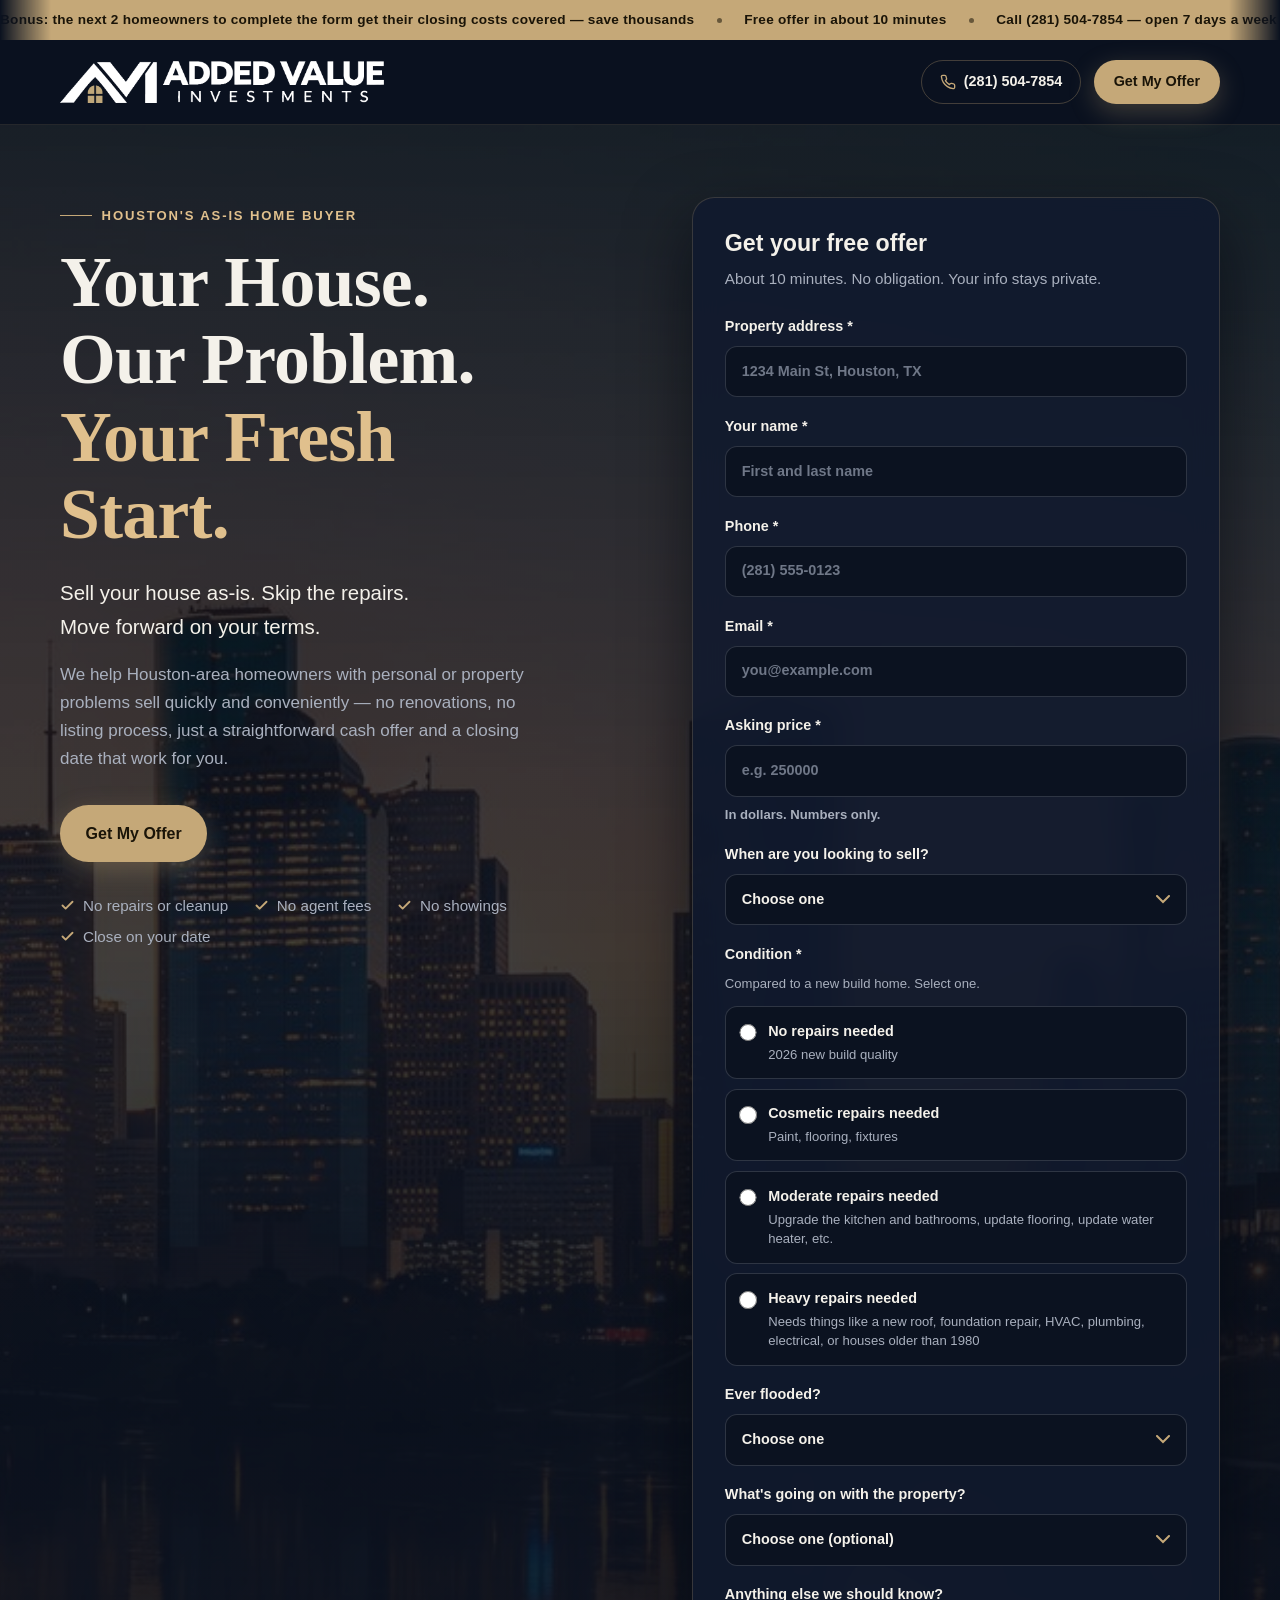
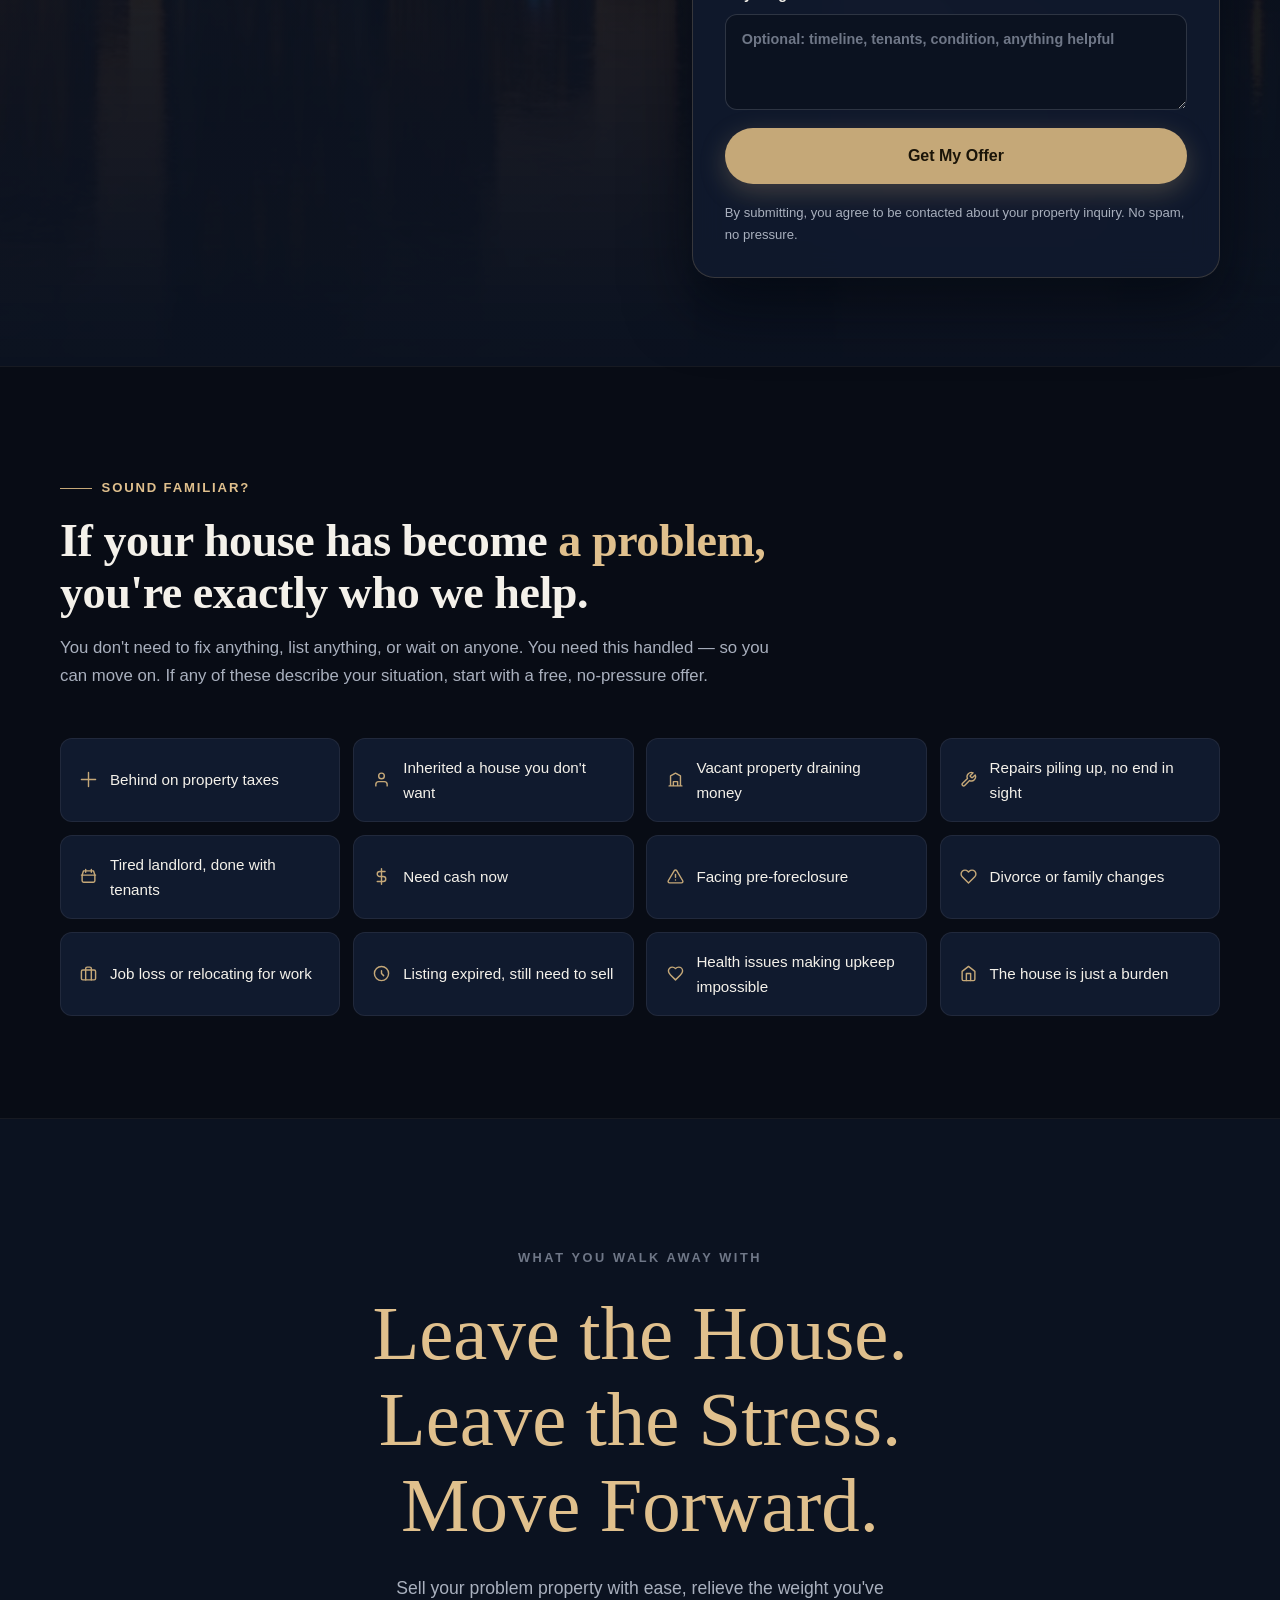
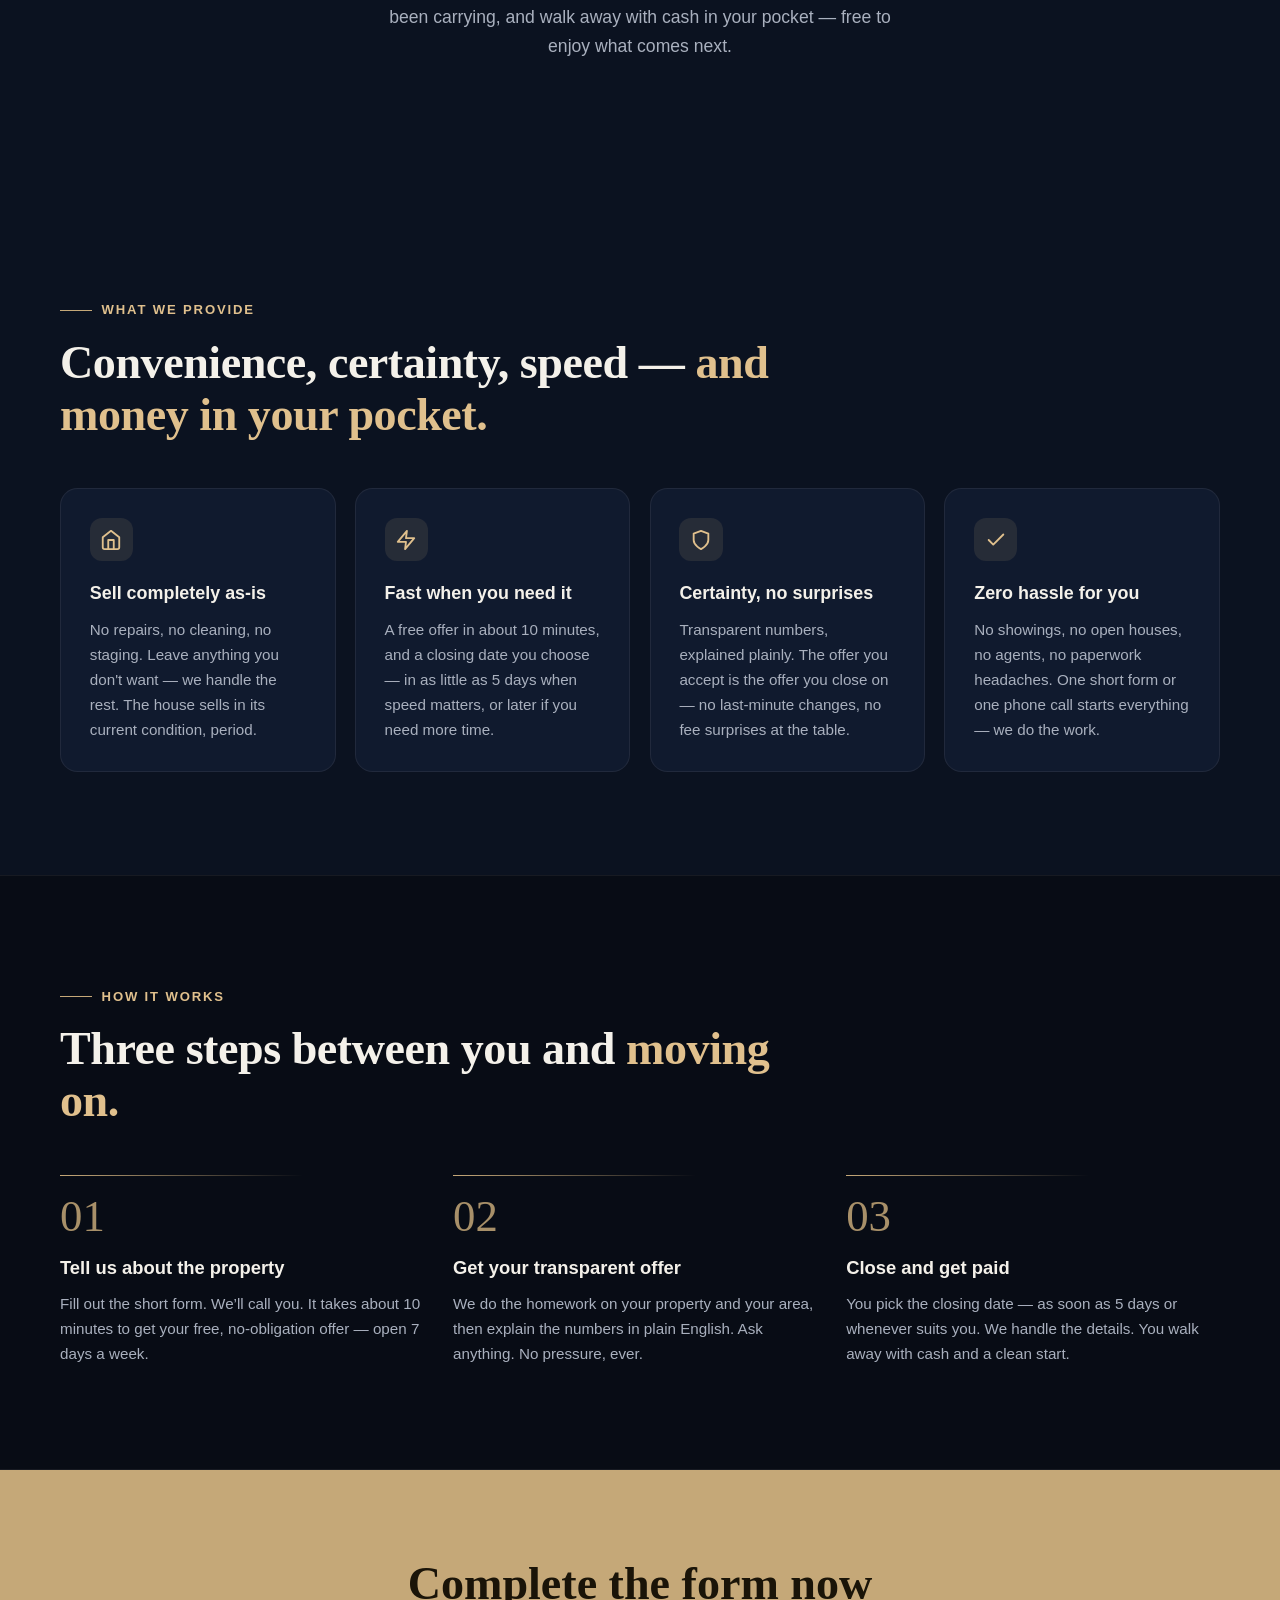
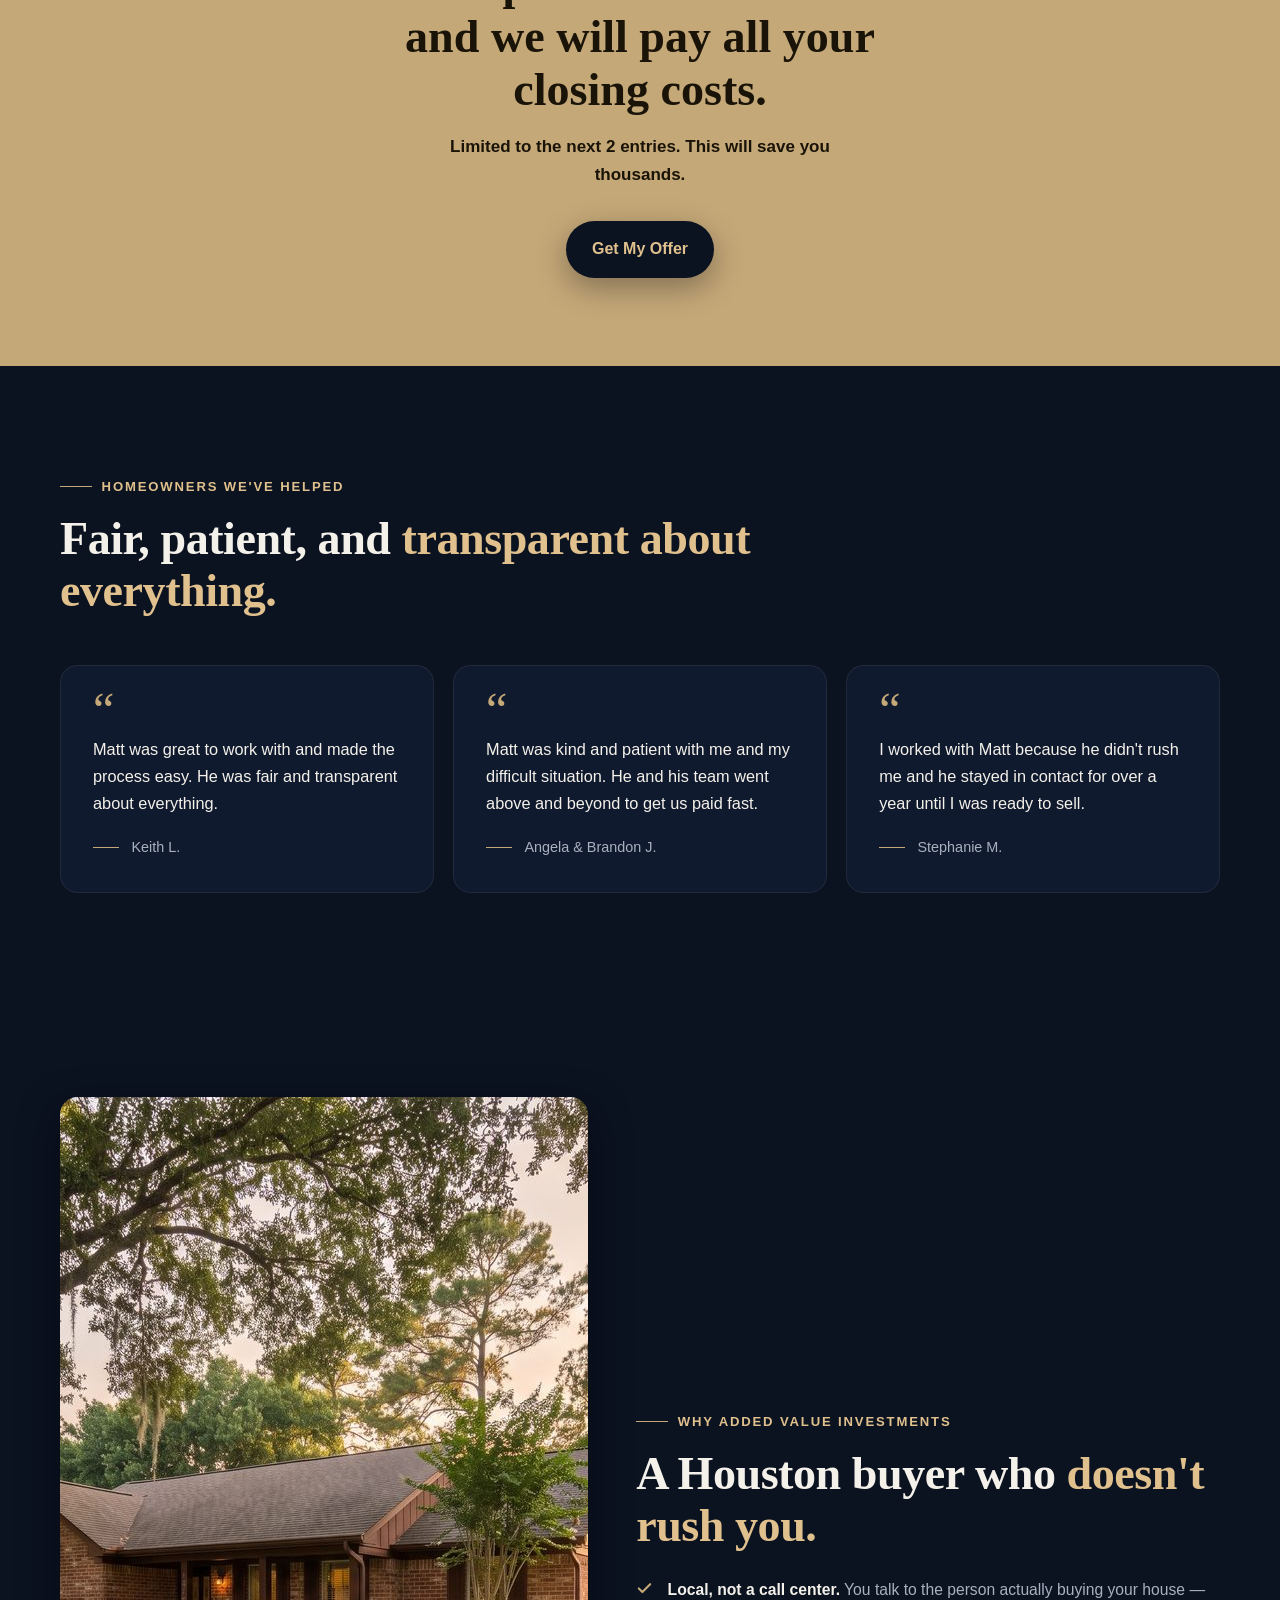
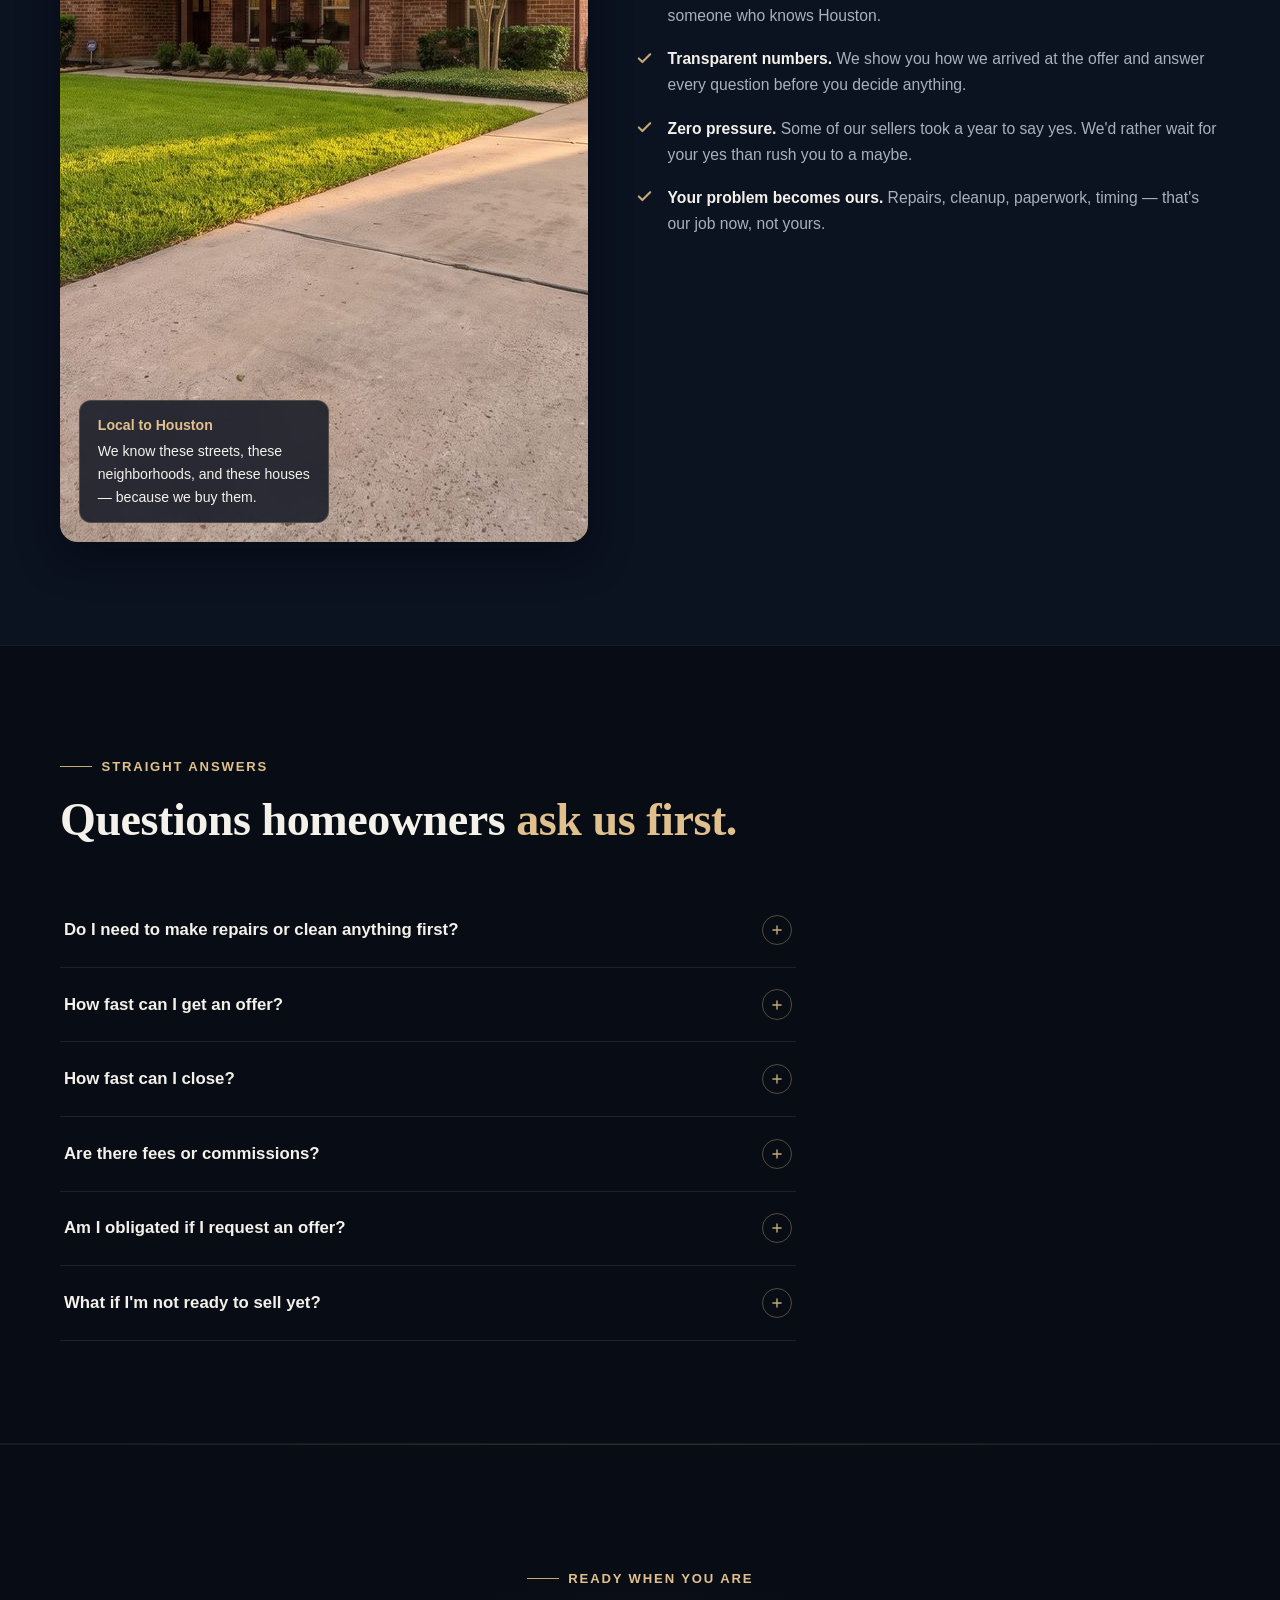
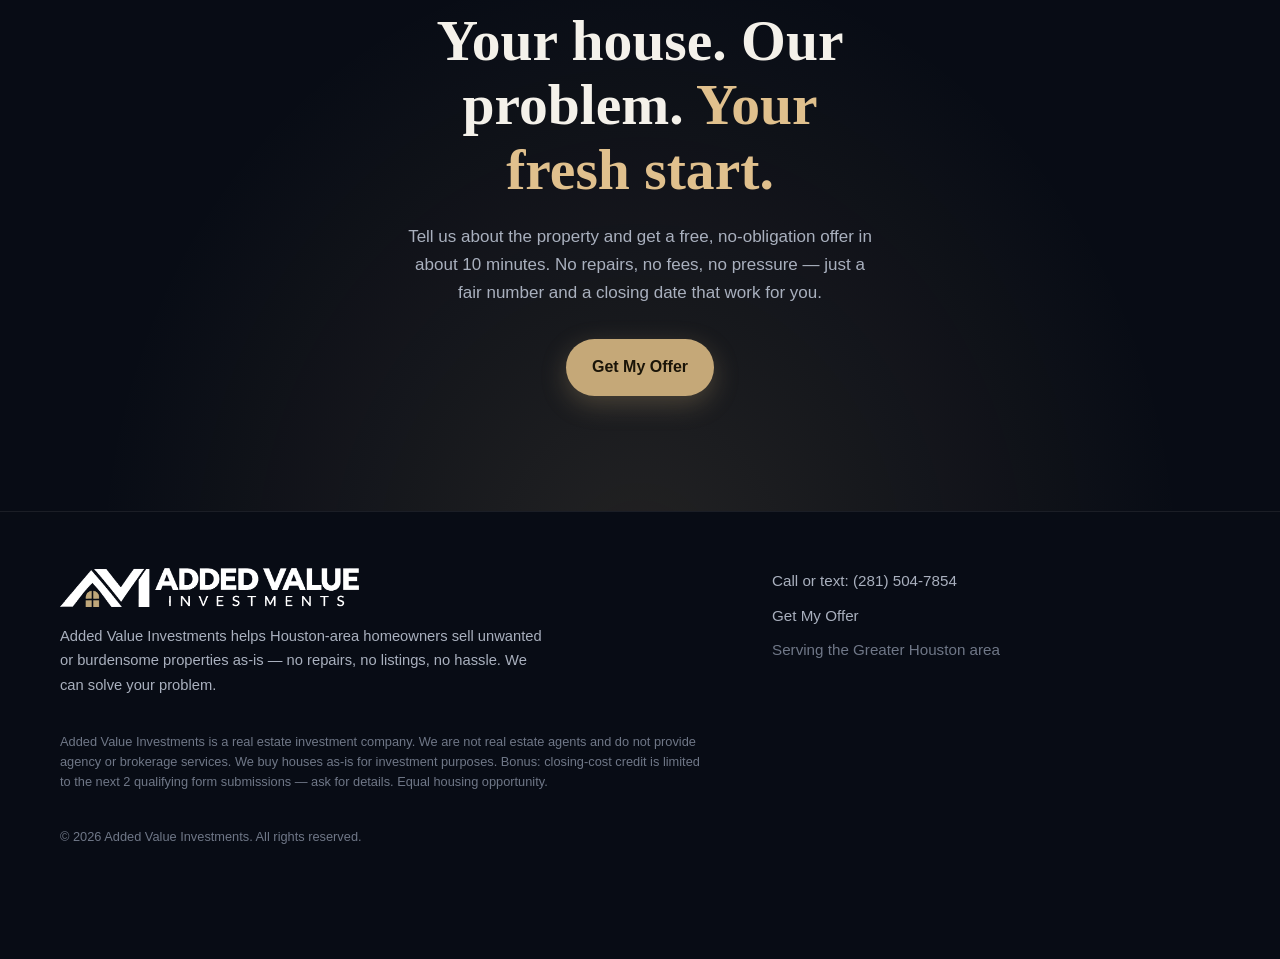
==== commit 8aff6050: "Focus property inquiry instructions on form submission Co-authored-by: Perplexity <noreply@perplexit" ====
--- a/index.html
+++ b/index.html
@@ -663,7 +663,7 @@
         <div class="steps">
           <article class="step reveal">
             <h3>Tell us about the property</h3>
-            <p>Fill out the short form or call (281) 504-7854. It takes about 10 minutes to get your free, no-obligation offer — open 7 days a week.</p>
+            <p>Fill out the short form. We’ll call you. It takes about 10 minutes to get your free, no-obligation offer — open 7 days a week.</p>
           </article>
           <article class="step reveal d1">
             <h3>Get your transparent offer</h3>
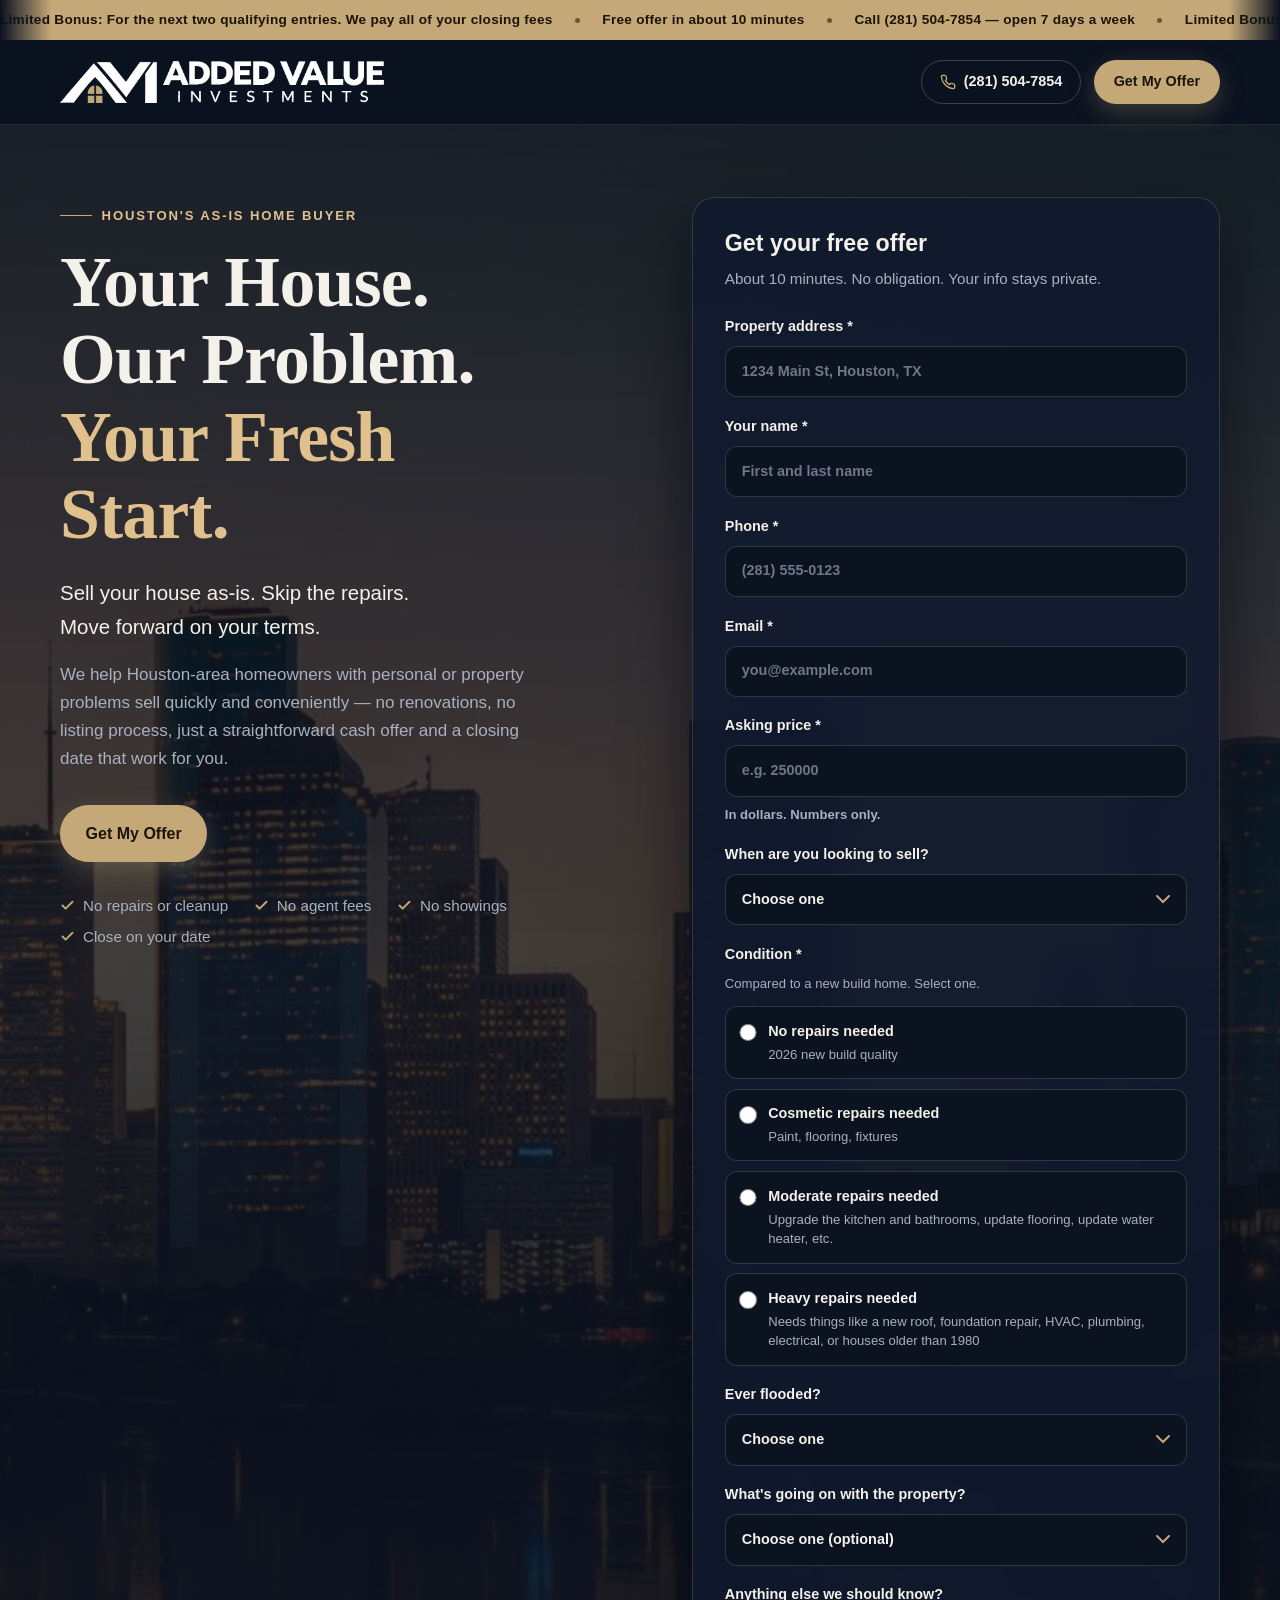
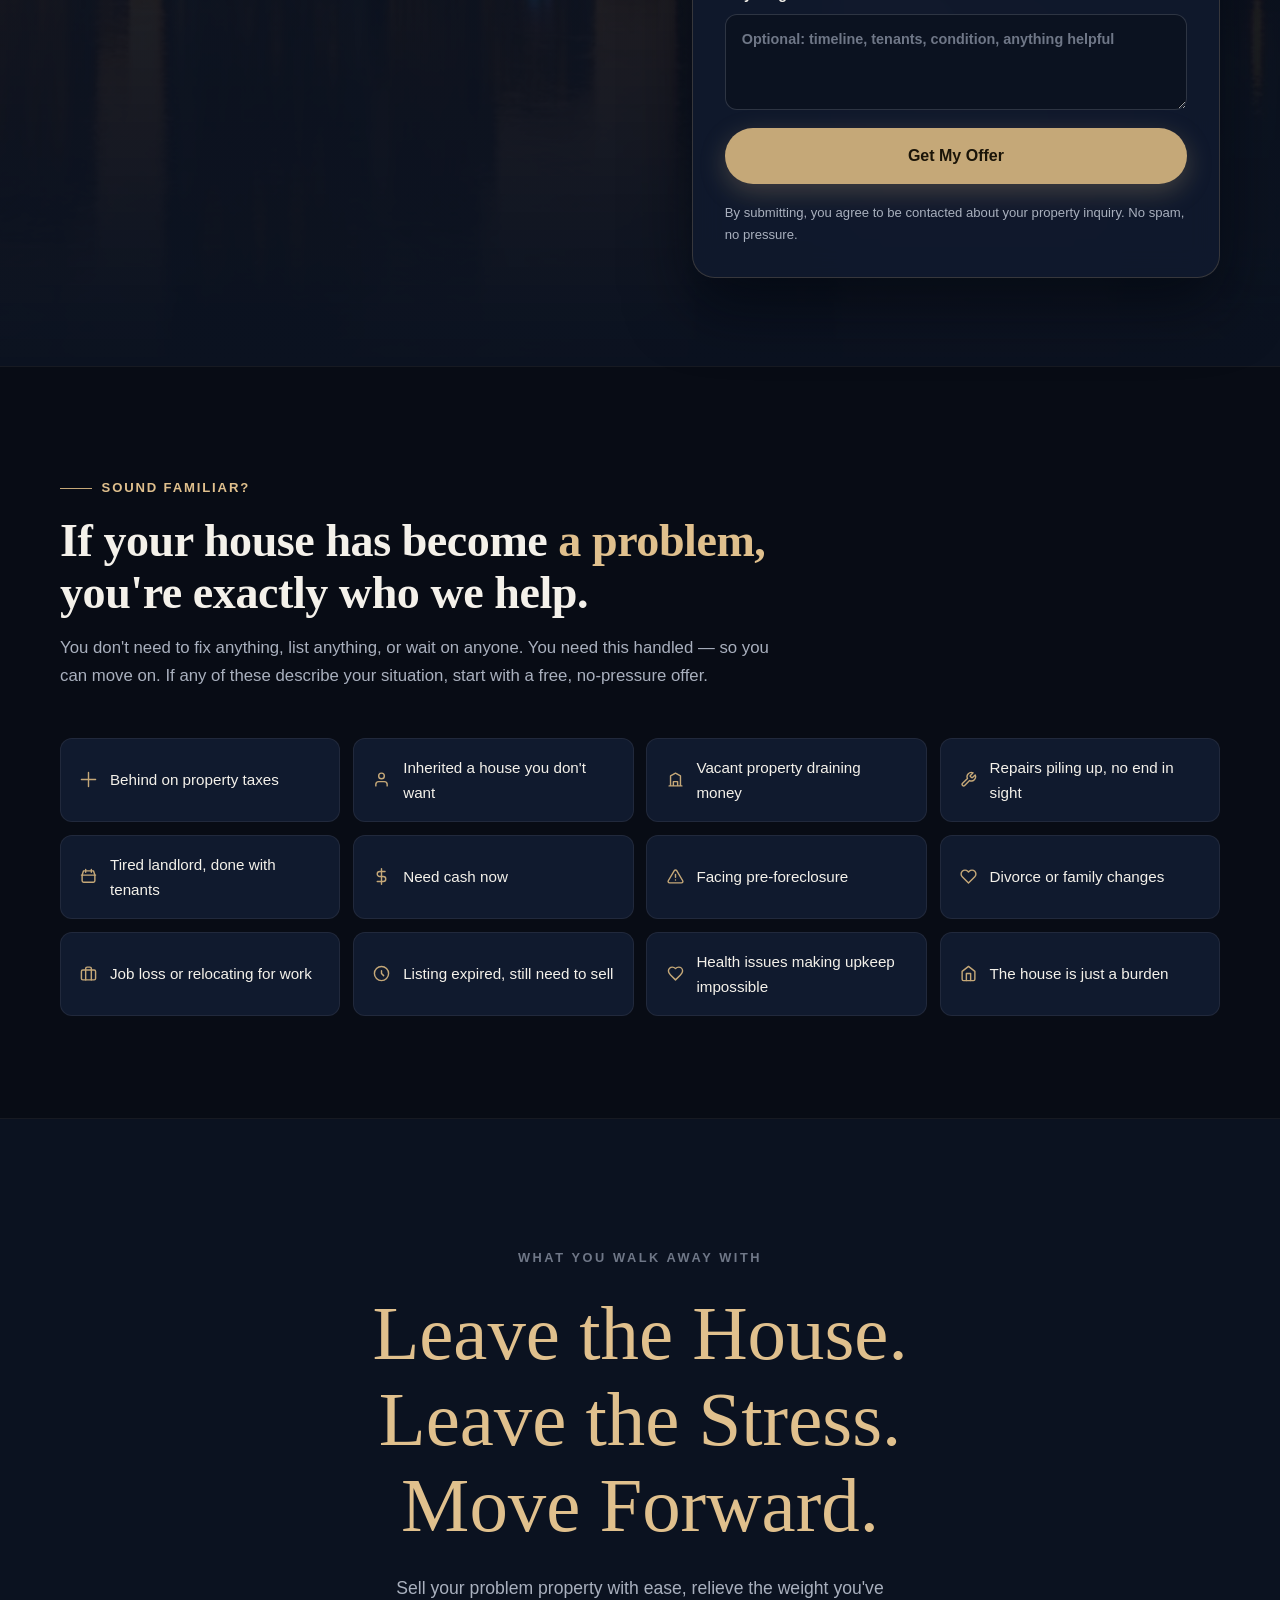
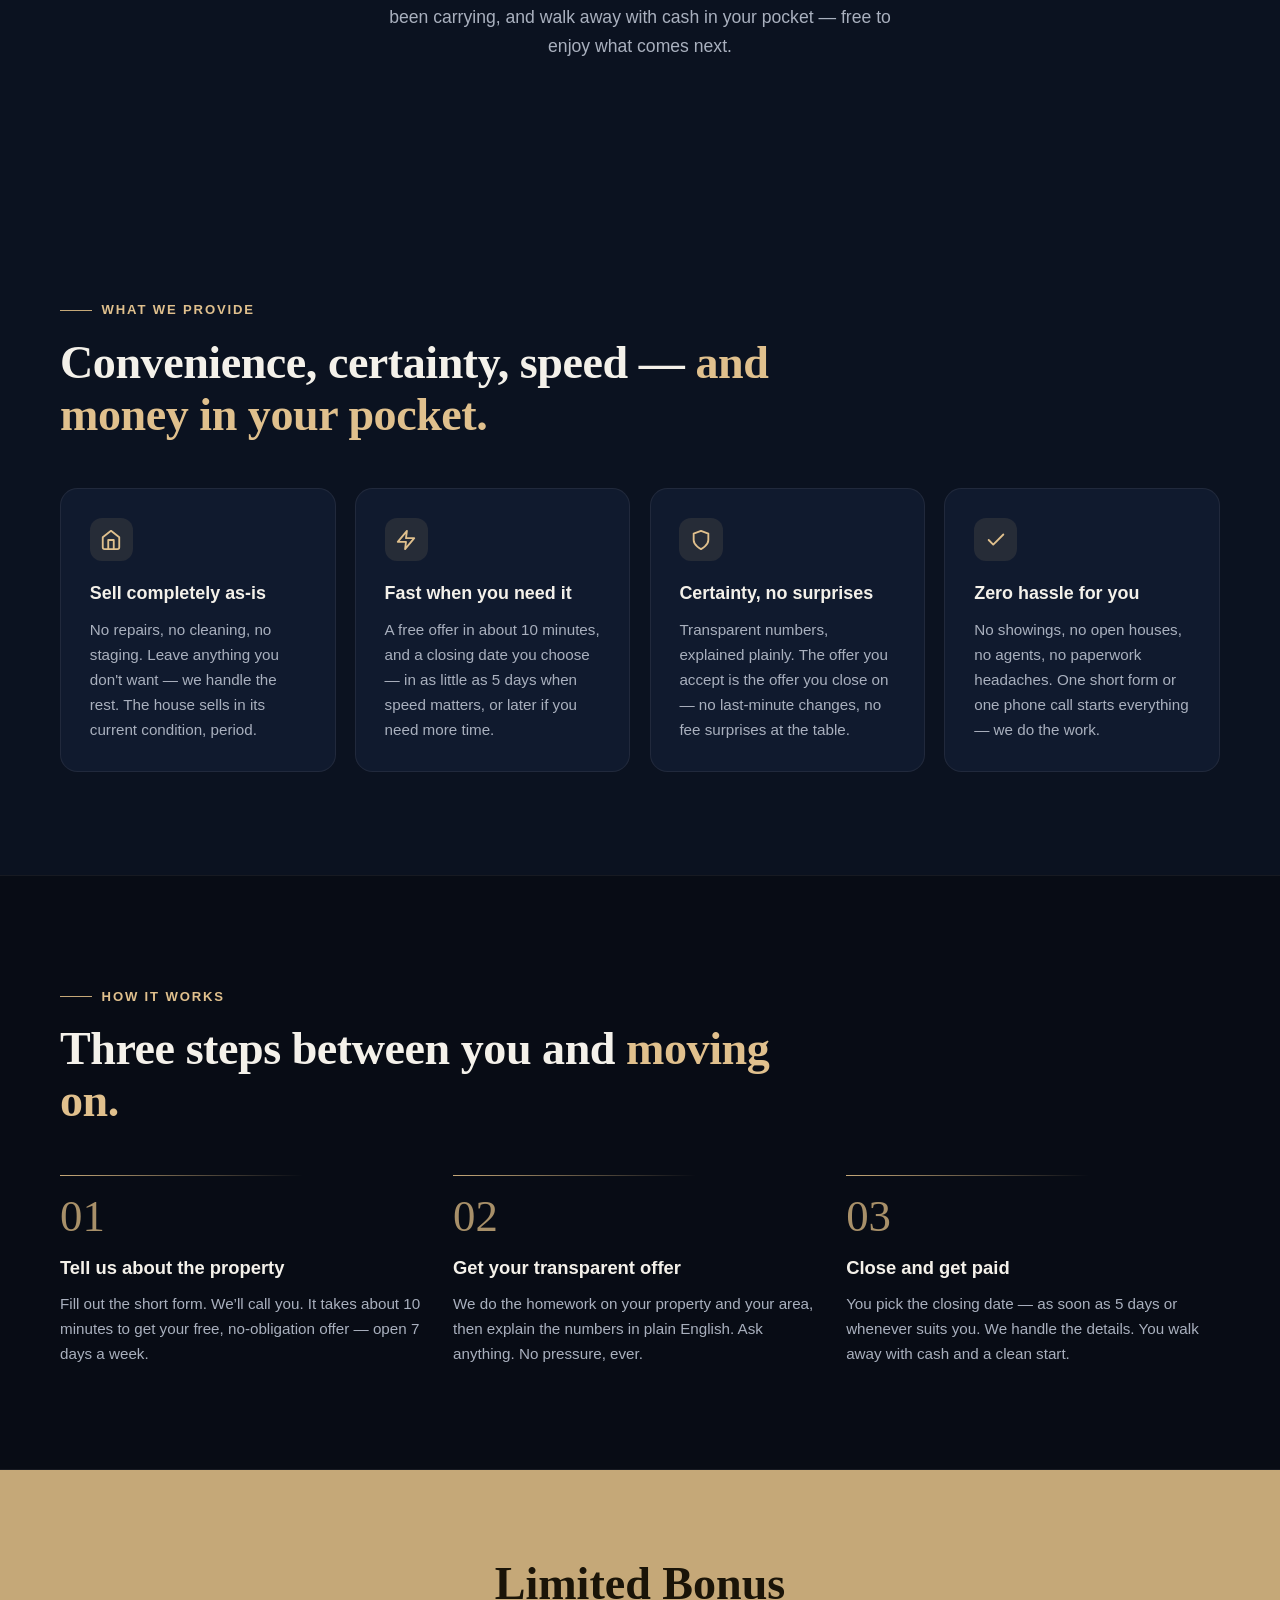
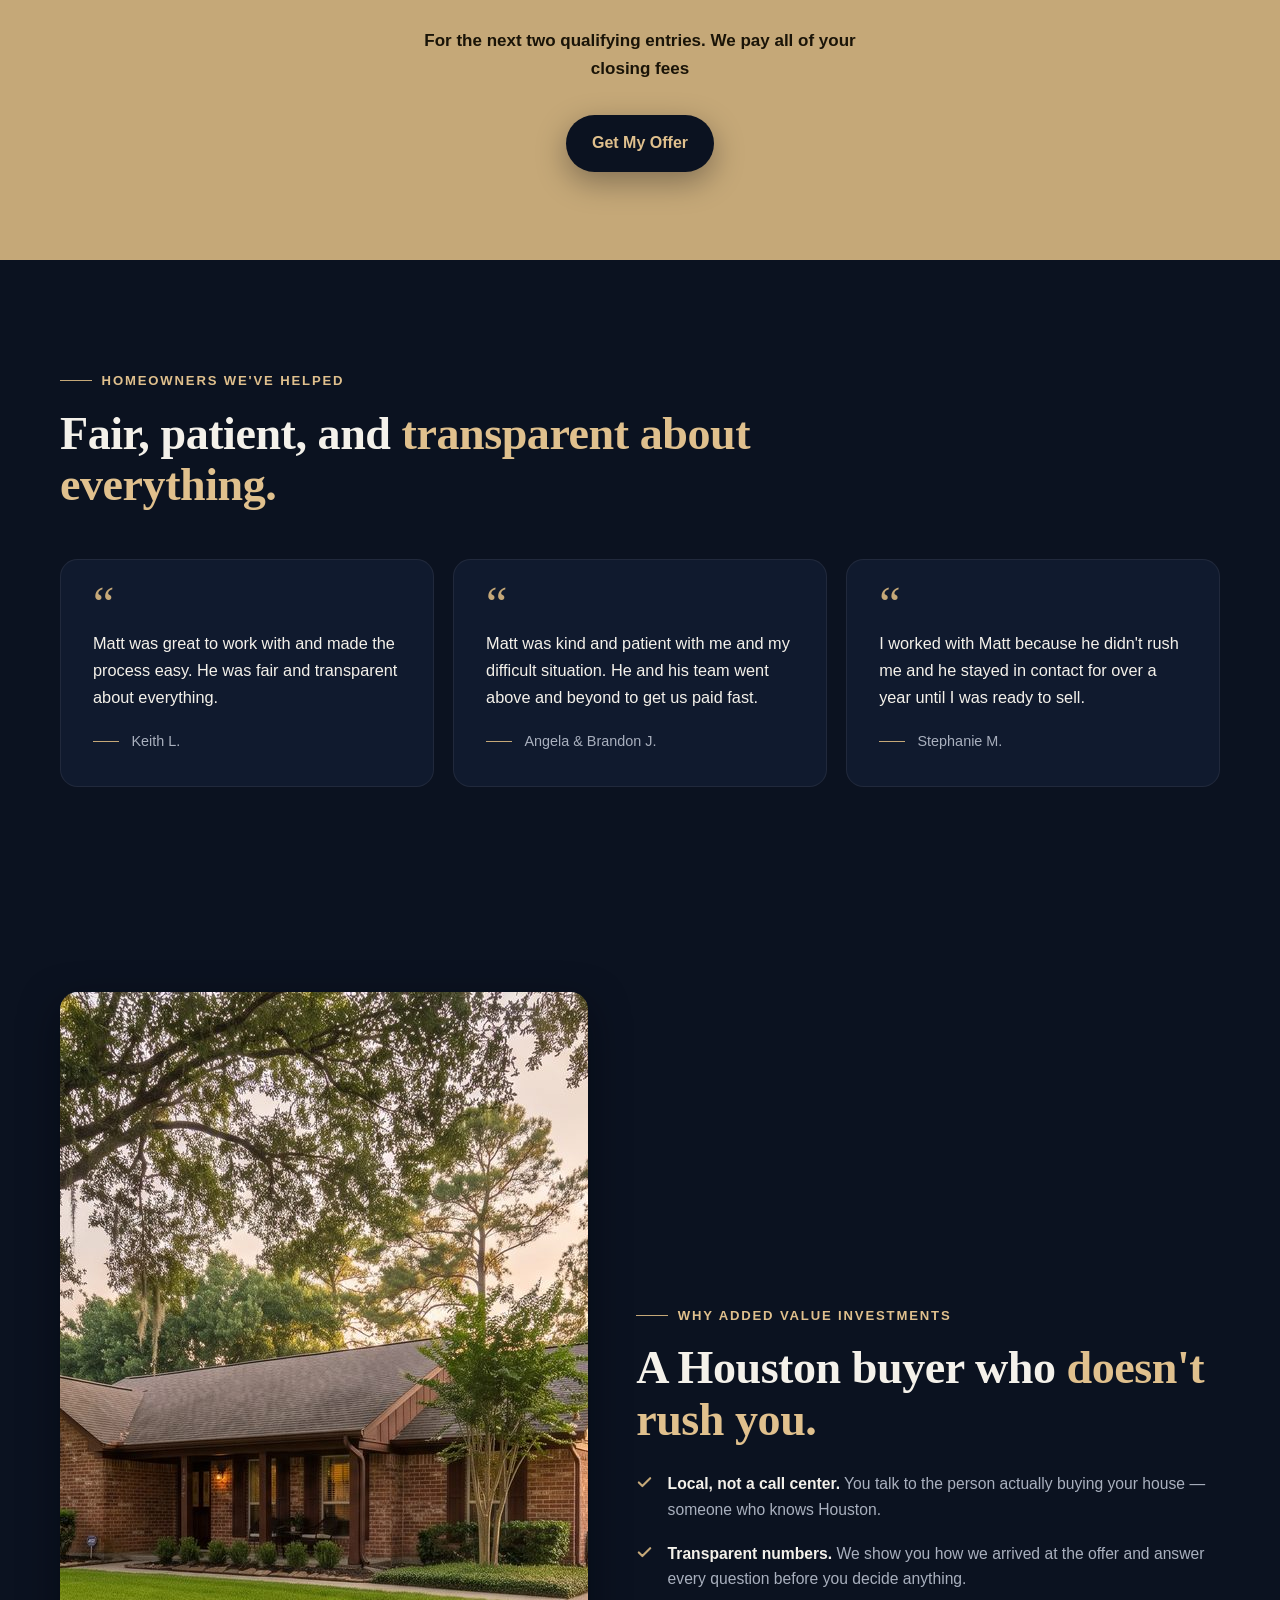
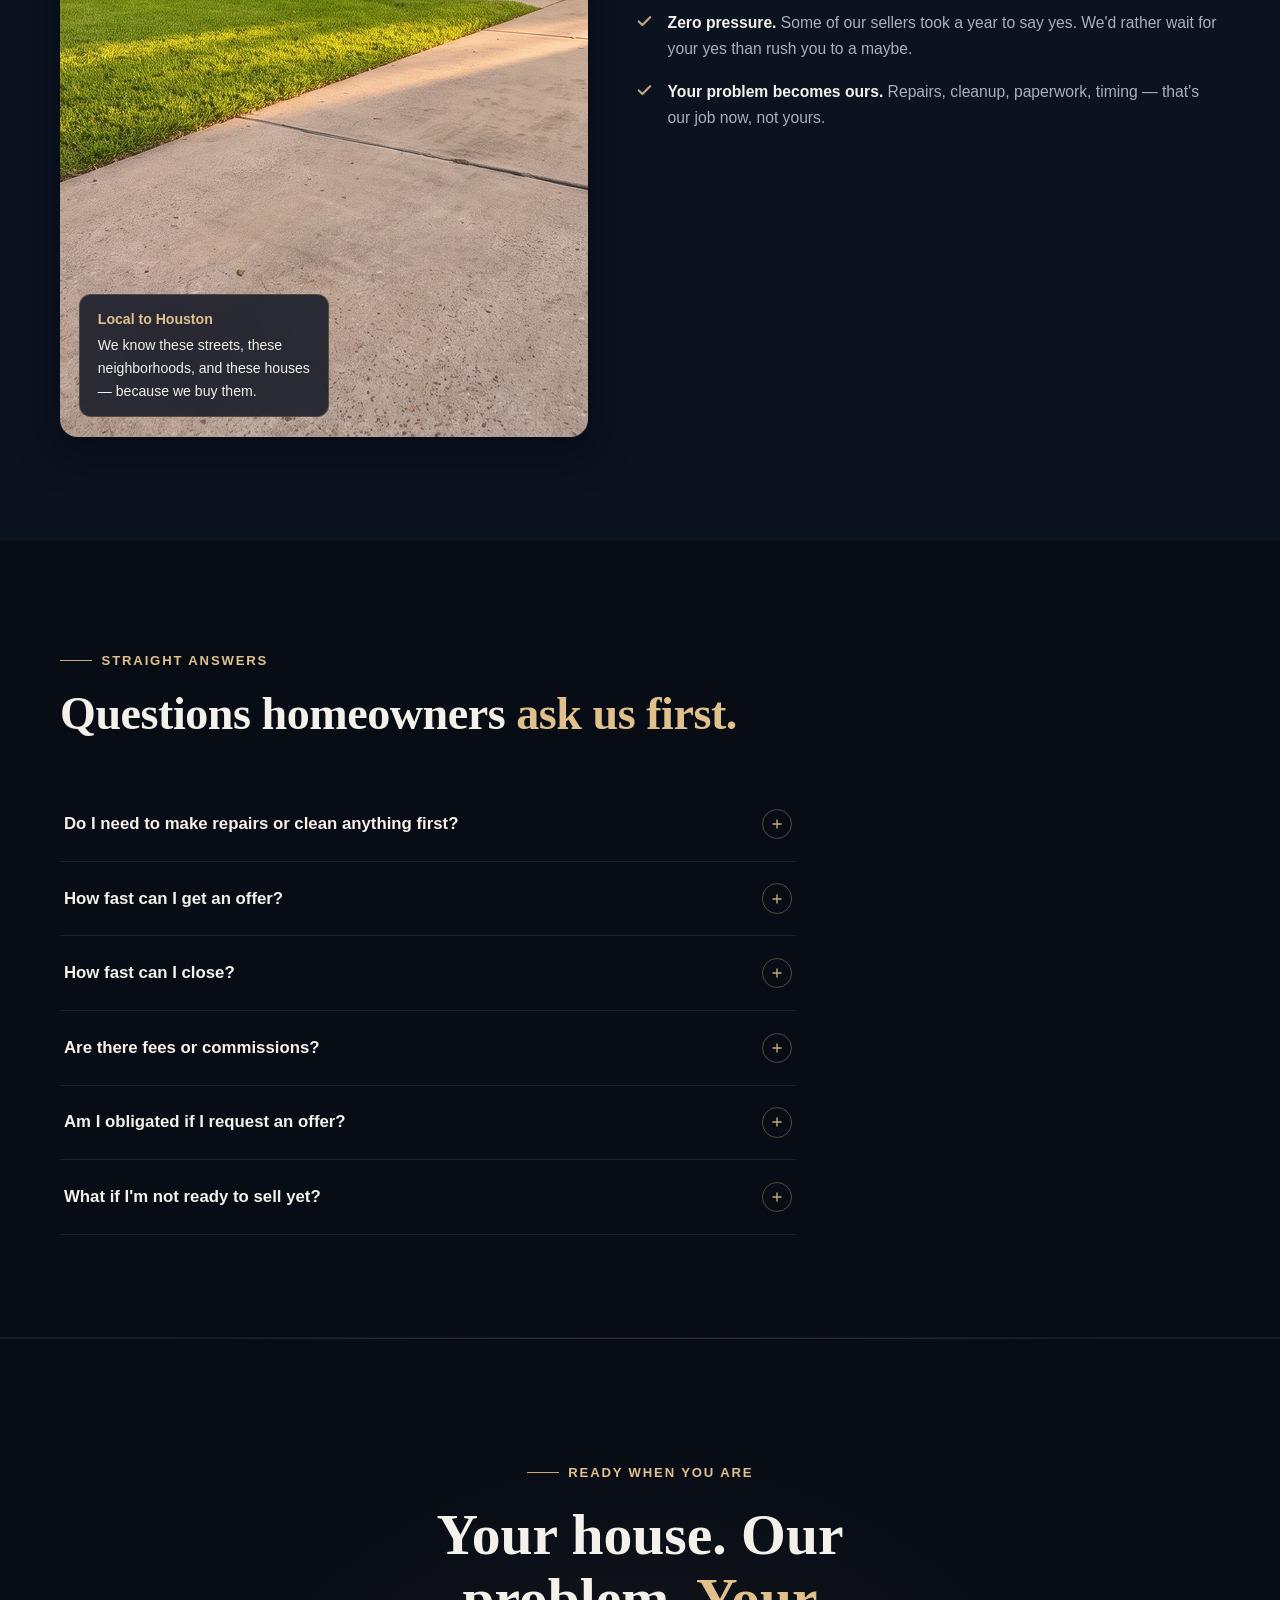
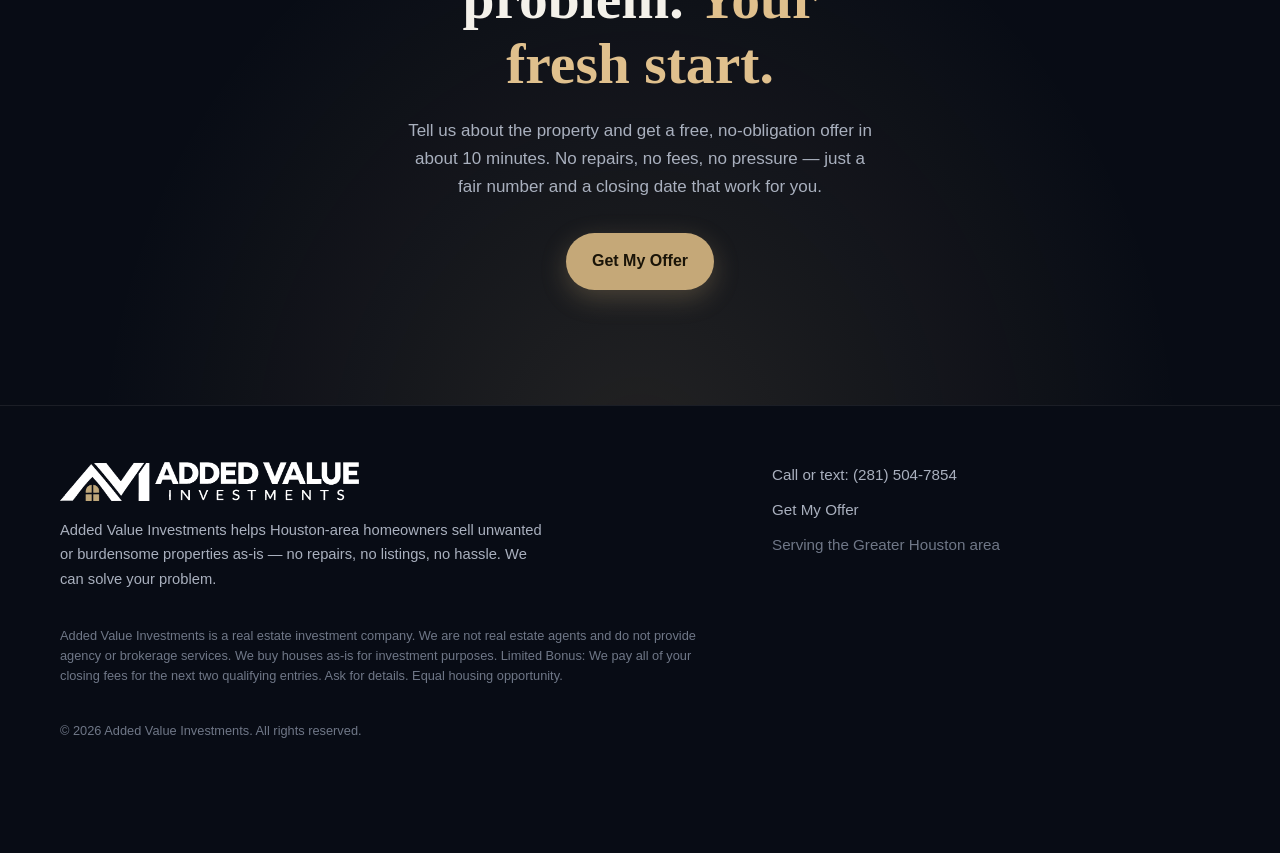
==== commit e08fa96a: "Revise limited bonus offer to qualifying entries and closing fees Co-authored-by: Perplexity <norepl" ====
--- a/index.html
+++ b/index.html
@@ -430,7 +430,7 @@
       { "@type": "Question", "name": "Do I need to make repairs or clean anything first?", "acceptedAnswer": { "@type": "Answer", "text": "No. We buy houses completely as-is. You can leave behind anything you don't want to take with you — no repairs, no cleanup, no prep." } },
       { "@type": "Question", "name": "How fast can I get an offer?", "acceptedAnswer": { "@type": "Answer", "text": "About 10 minutes. Fill out the short form or call (281) 504-7854 and you'll have a free, no-obligation cash offer fast." } },
       { "@type": "Question", "name": "How fast can I close?", "acceptedAnswer": { "@type": "Answer", "text": "You pick the closing date. In many cases we can close in as little as 5 days, or we can work on your timeline if you need more time." } },
-      { "@type": "Question", "name": "Are there fees or commissions?", "acceptedAnswer": { "@type": "Answer", "text": "No agent fees or commissions. And for the next 2 homeowners who complete the form, we cover all closing costs — saving you thousands." } },
+      { "@type": "Question", "name": "Are there fees or commissions?", "acceptedAnswer": { "@type": "Answer", "text": "No agent fees or commissions. Limited Bonus: For the next two qualifying entries. We pay all of your closing fees." } },
       { "@type": "Question", "name": "Am I obligated if I request an offer?", "acceptedAnswer": { "@type": "Answer", "text": "No. The offer is free and there's zero obligation. If it's not right for you, no hard feelings — we'll never pressure you." } },
       { "@type": "Question", "name": "What if I'm not ready to sell yet?", "acceptedAnswer": { "@type": "Answer", "text": "That's completely fine. We're happy to answer questions and stay in touch until you're ready. No pressure, ever." } }
     ]
@@ -443,7 +443,7 @@
   <!-- Ticker -->
   <div class="ticker" aria-hidden="true">
     <div class="ticker-track" id="ticker-track">
-      <span>Bonus: the next 2 homeowners to complete the form get their closing costs covered — save thousands <i class="dot"></i></span>
+      <span>Limited Bonus: For the next two qualifying entries. We pay all of your closing fees <i class="dot"></i></span>
       <span>Free offer in about 10 minutes <i class="dot"></i></span>
       <span>Call (281) 504-7854 — open 7 days a week <i class="dot"></i></span>
     </div>
@@ -680,8 +680,8 @@
     <!-- Bonus band -->
     <section class="bonus" aria-label="Limited bonus offer">
       <div class="container">
-        <h2 class="reveal">Complete the form now and we will pay all your closing costs.</h2>
-        <p class="reveal d1">Limited to the next 2 entries. This will save you thousands.</p>
+        <h2 class="reveal">Limited Bonus</h2>
+        <p class="reveal d1">For the next two qualifying entries. We pay all of your closing fees</p>
         <a class="btn reveal d2" href="#offer-form">Get My Offer</a>
       </div>
     </section>
@@ -757,7 +757,7 @@
           </details>
           <details>
             <summary>Are there fees or commissions?<span class="plus" aria-hidden="true"><svg width="14" height="14" viewBox="0 0 24 24" fill="none" stroke="currentColor" stroke-width="2.4" stroke-linecap="round"><path d="M12 5v14M5 12h14"/></svg></span></summary>
-            <div class="answer"><div><p>No agent fees or commissions. And for the next 2 homeowners who complete the form, we cover all closing costs — saving you thousands.</p></div></div>
+            <div class="answer"><div><p>No agent fees or commissions. Limited Bonus: For the next two qualifying entries. We pay all of your closing fees.</p></div></div>
           </details>
           <details>
             <summary>Am I obligated if I request an offer?<span class="plus" aria-hidden="true"><svg width="14" height="14" viewBox="0 0 24 24" fill="none" stroke="currentColor" stroke-width="2.4" stroke-linecap="round"><path d="M12 5v14M5 12h14"/></svg></span></summary>
@@ -800,7 +800,7 @@
       </div>
     </div>
     <div class="container">
-      <p class="disclaimer">Added Value Investments is a real estate investment company. We are not real estate agents and do not provide agency or brokerage services. We buy houses as-is for investment purposes. Bonus: closing-cost credit is limited to the next 2 qualifying form submissions — ask for details. Equal housing opportunity.</p>
+      <p class="disclaimer">Added Value Investments is a real estate investment company. We are not real estate agents and do not provide agency or brokerage services. We buy houses as-is for investment purposes. Limited Bonus: We pay all of your closing fees for the next two qualifying entries. Ask for details. Equal housing opportunity.</p>
       <p class="disclaimer">&copy; 2026 Added Value Investments. All rights reserved.</p>
     </div>
   </footer>
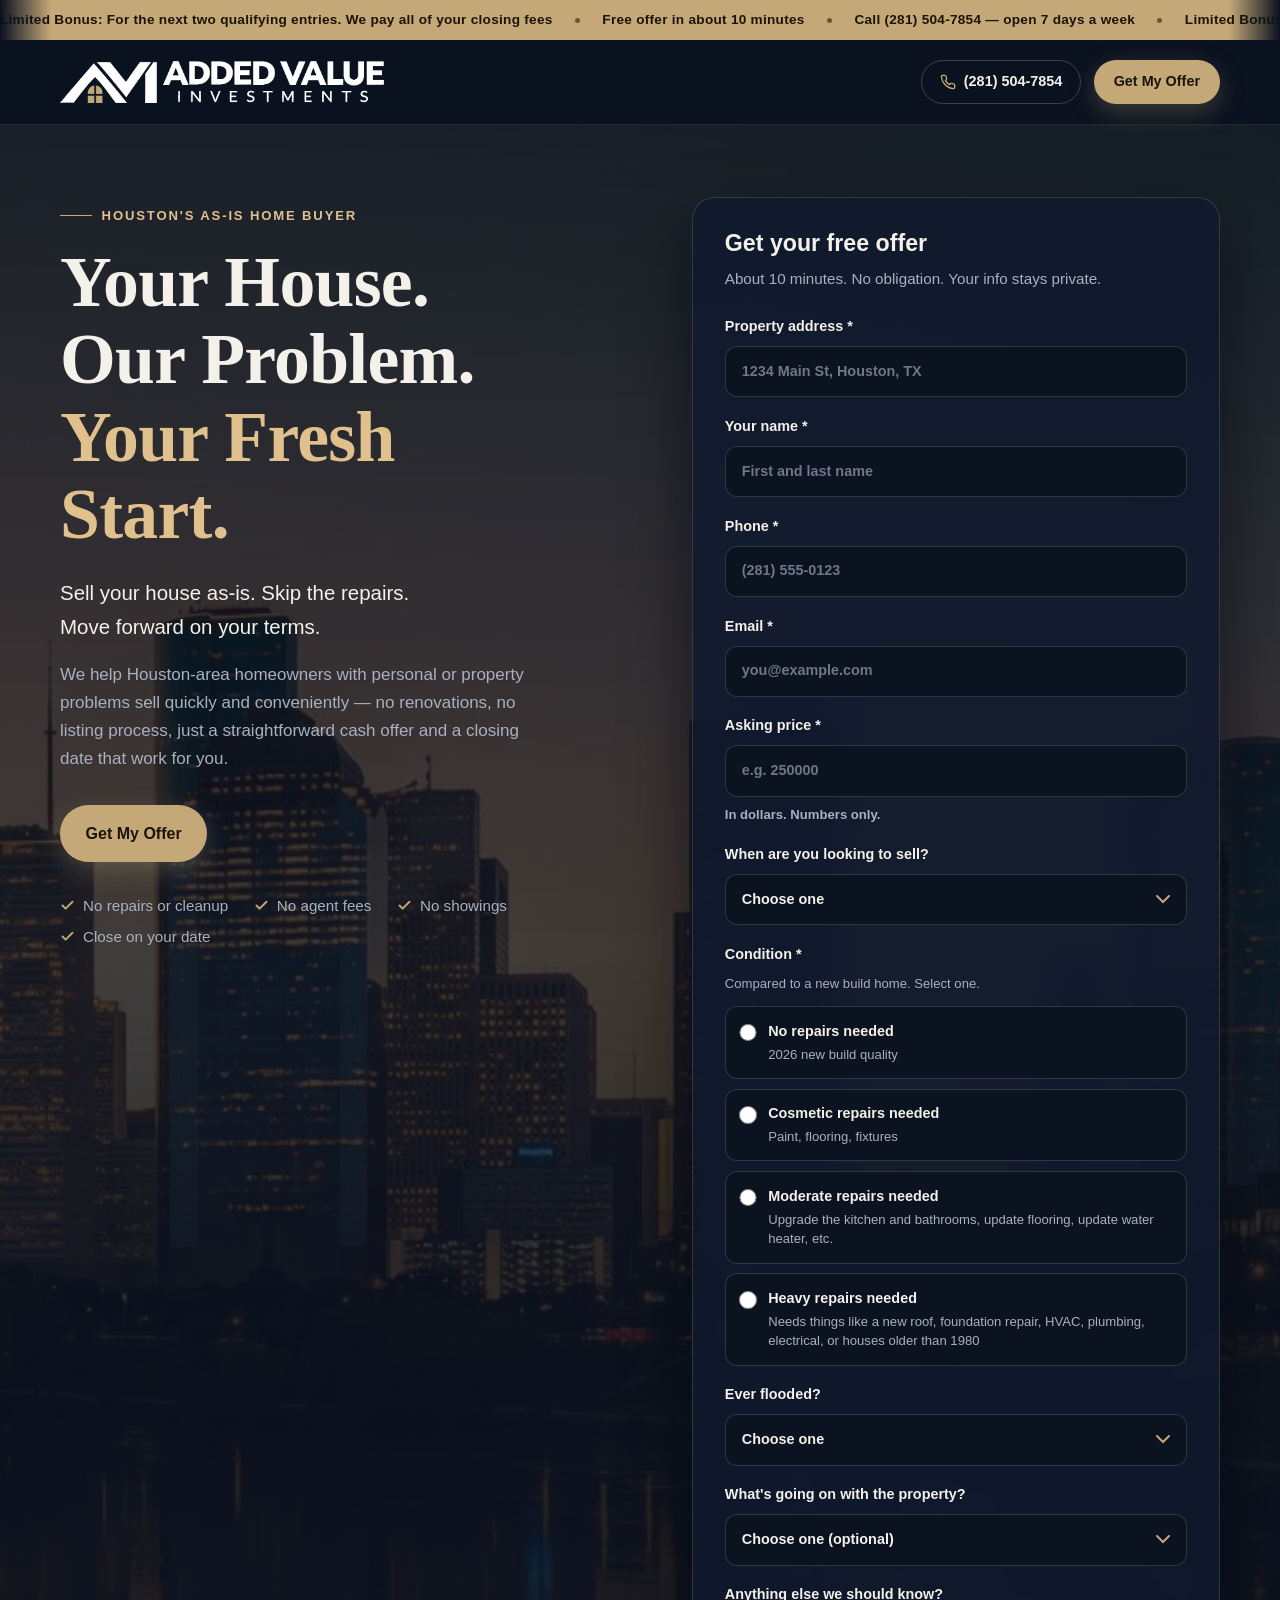
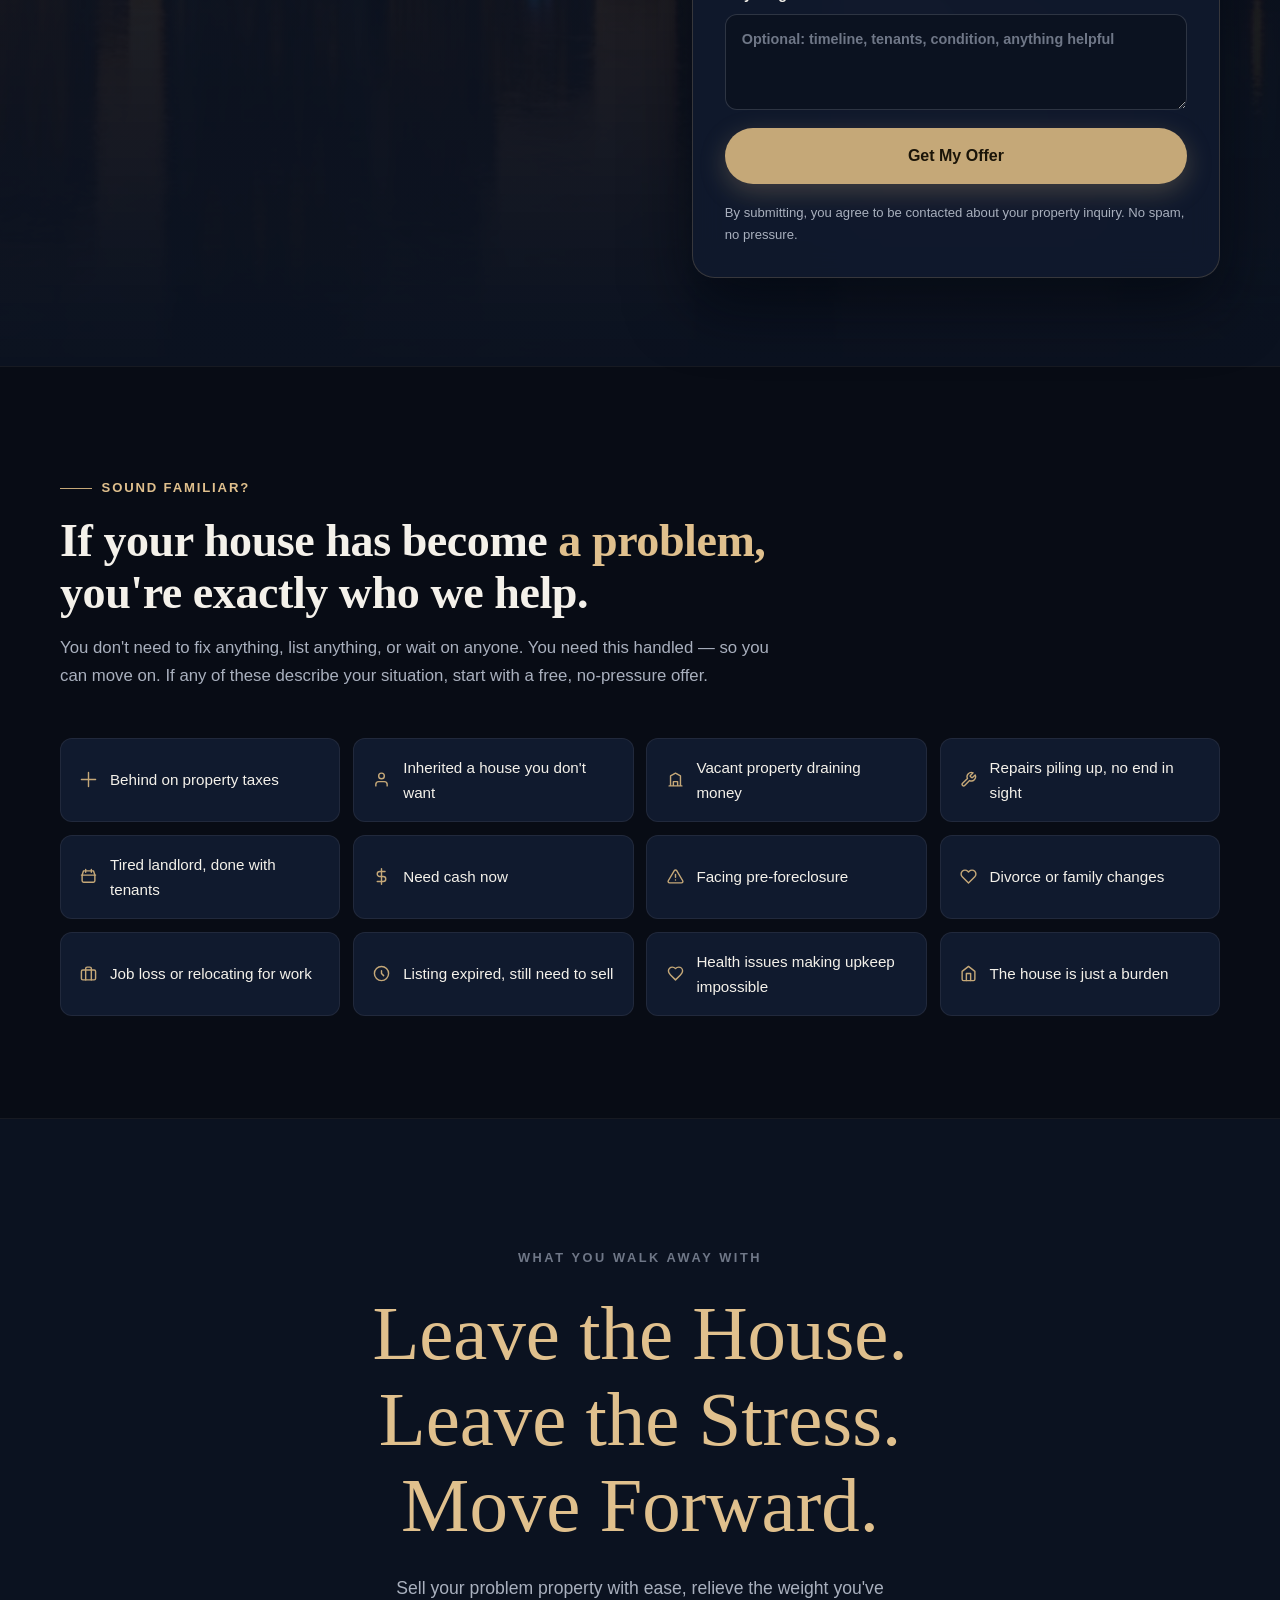
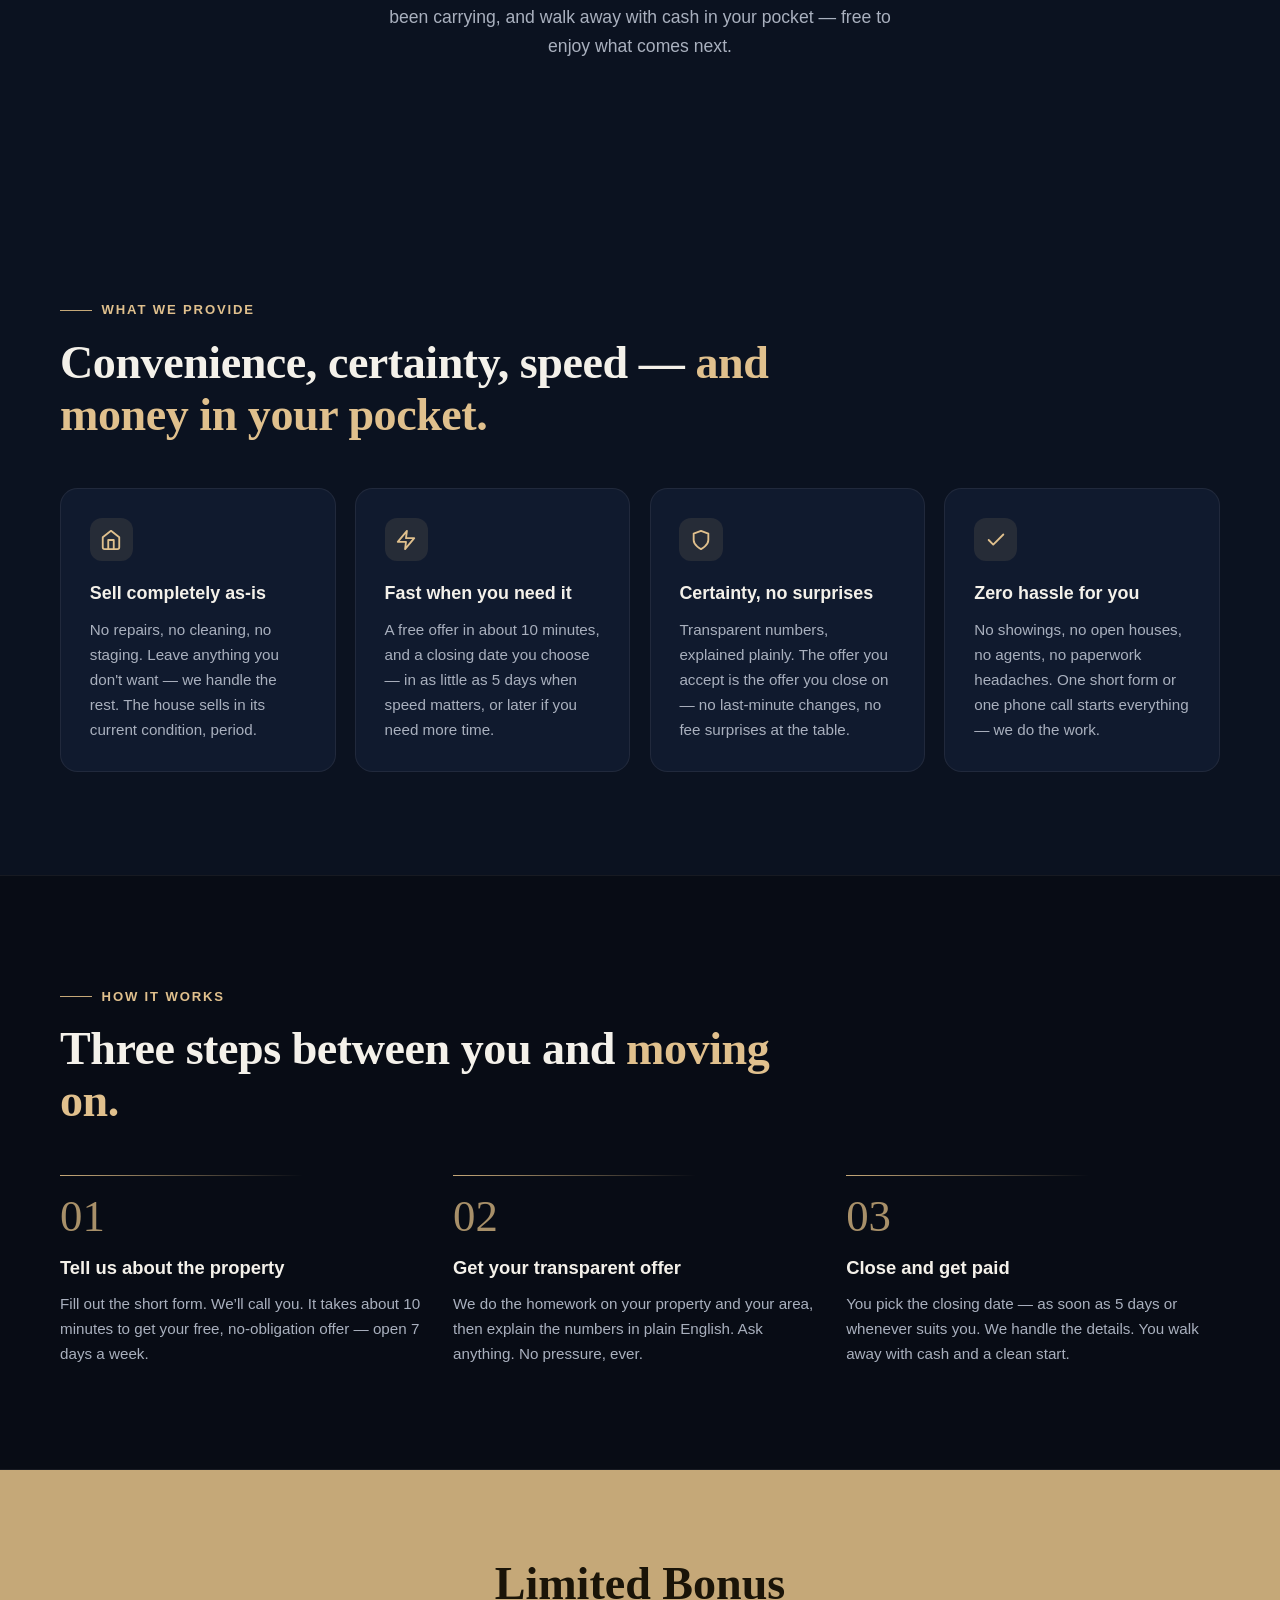
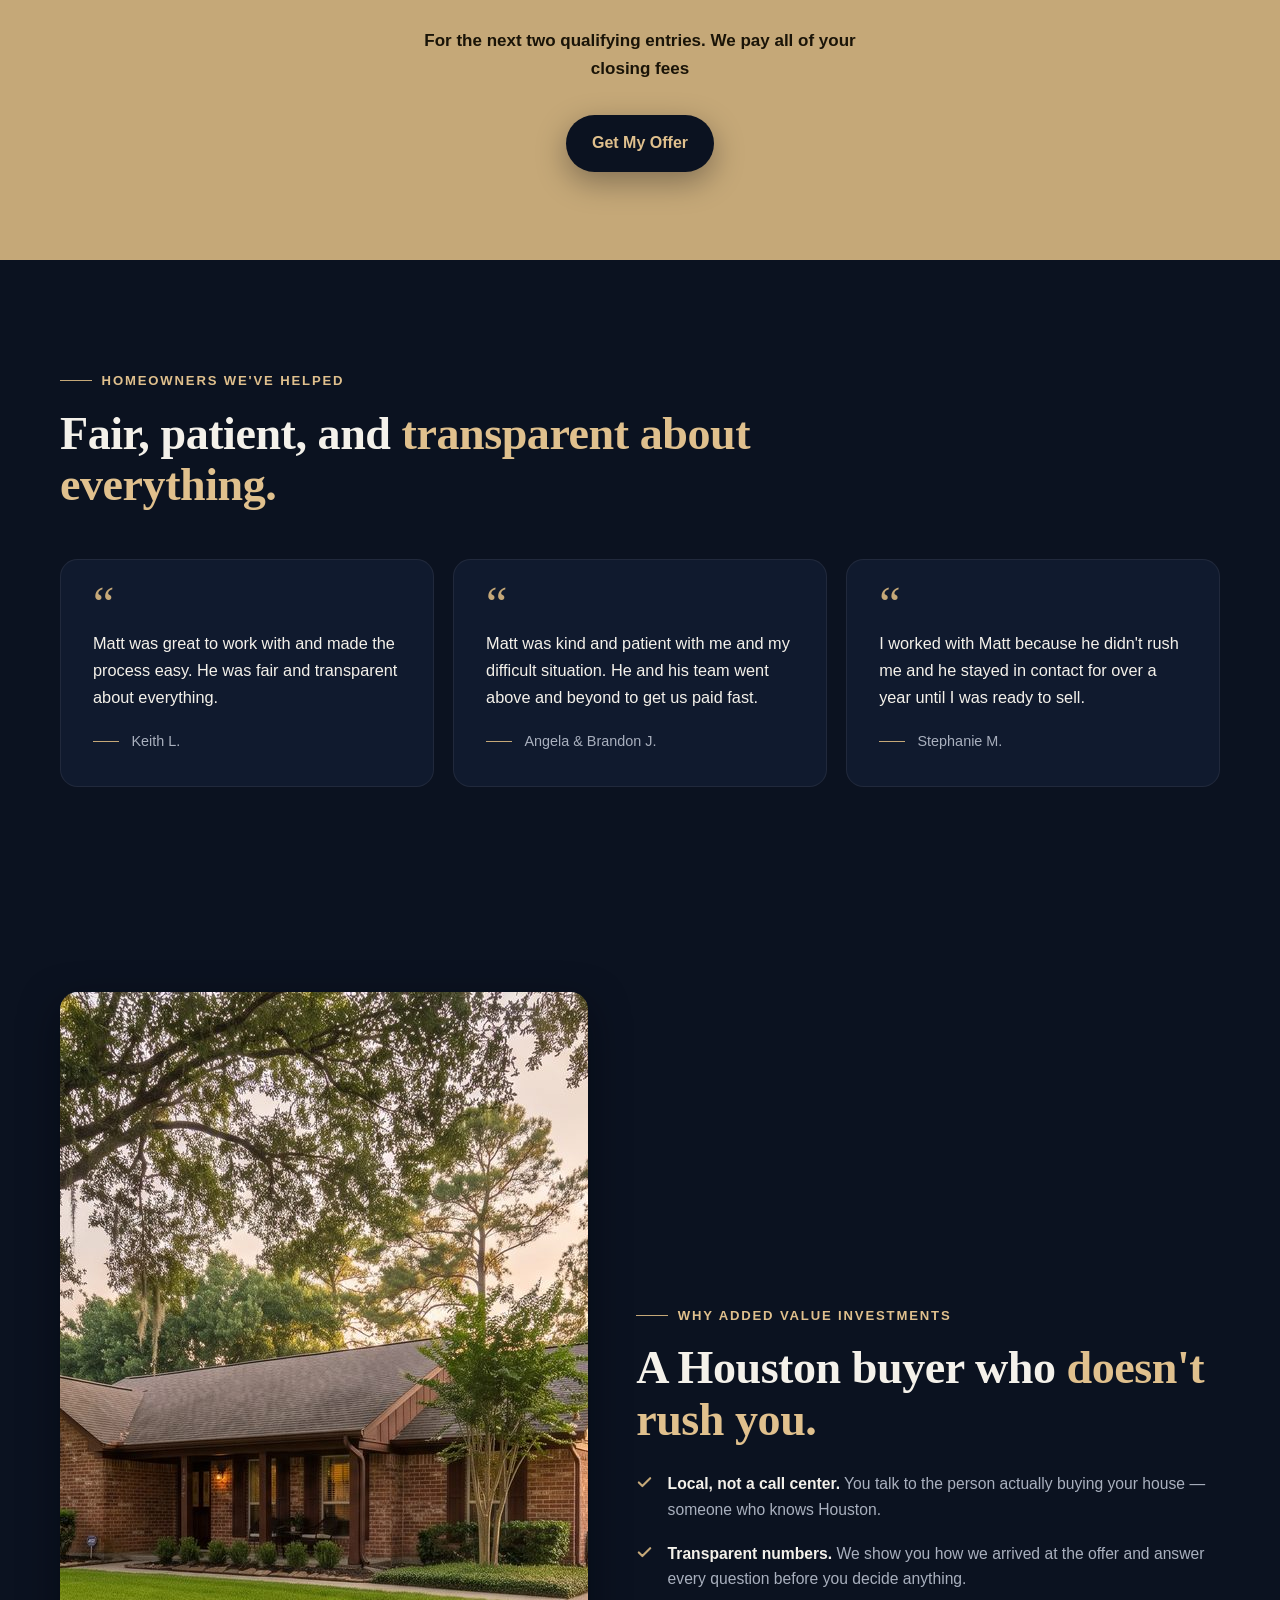
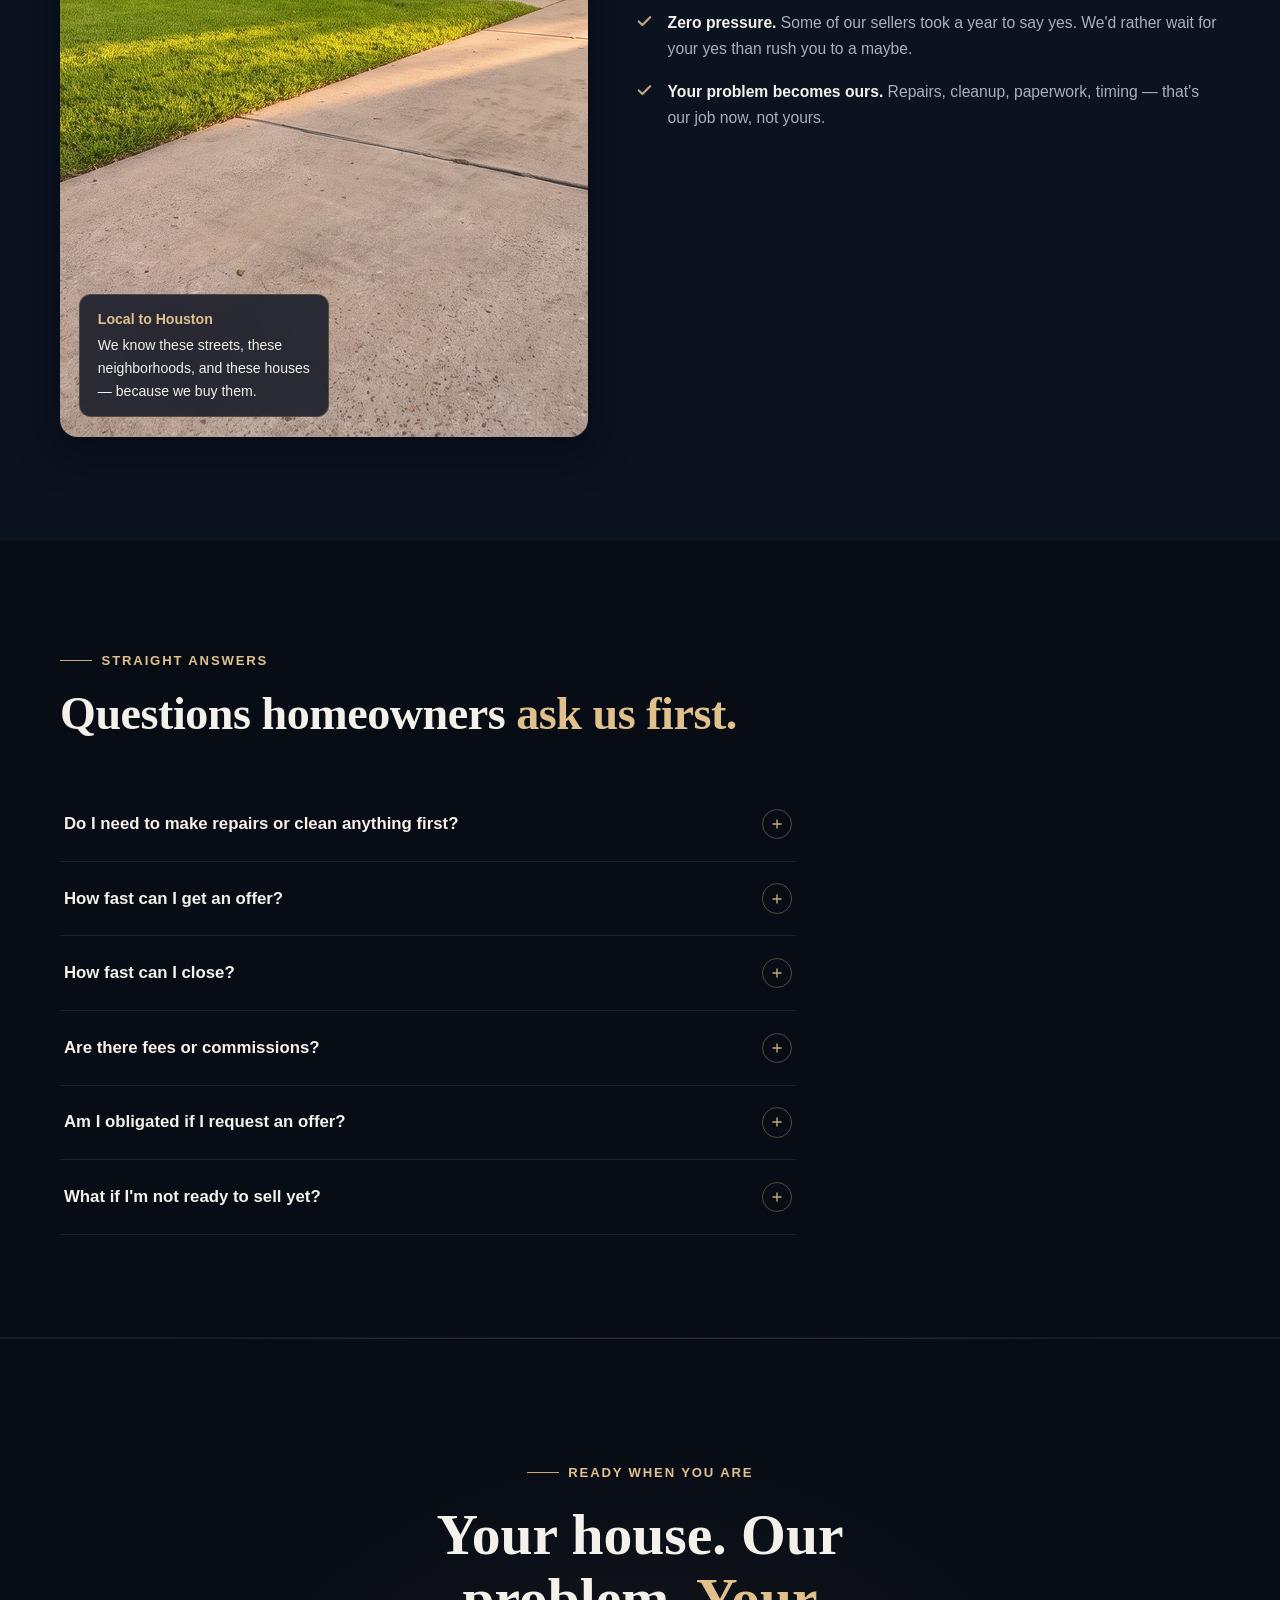
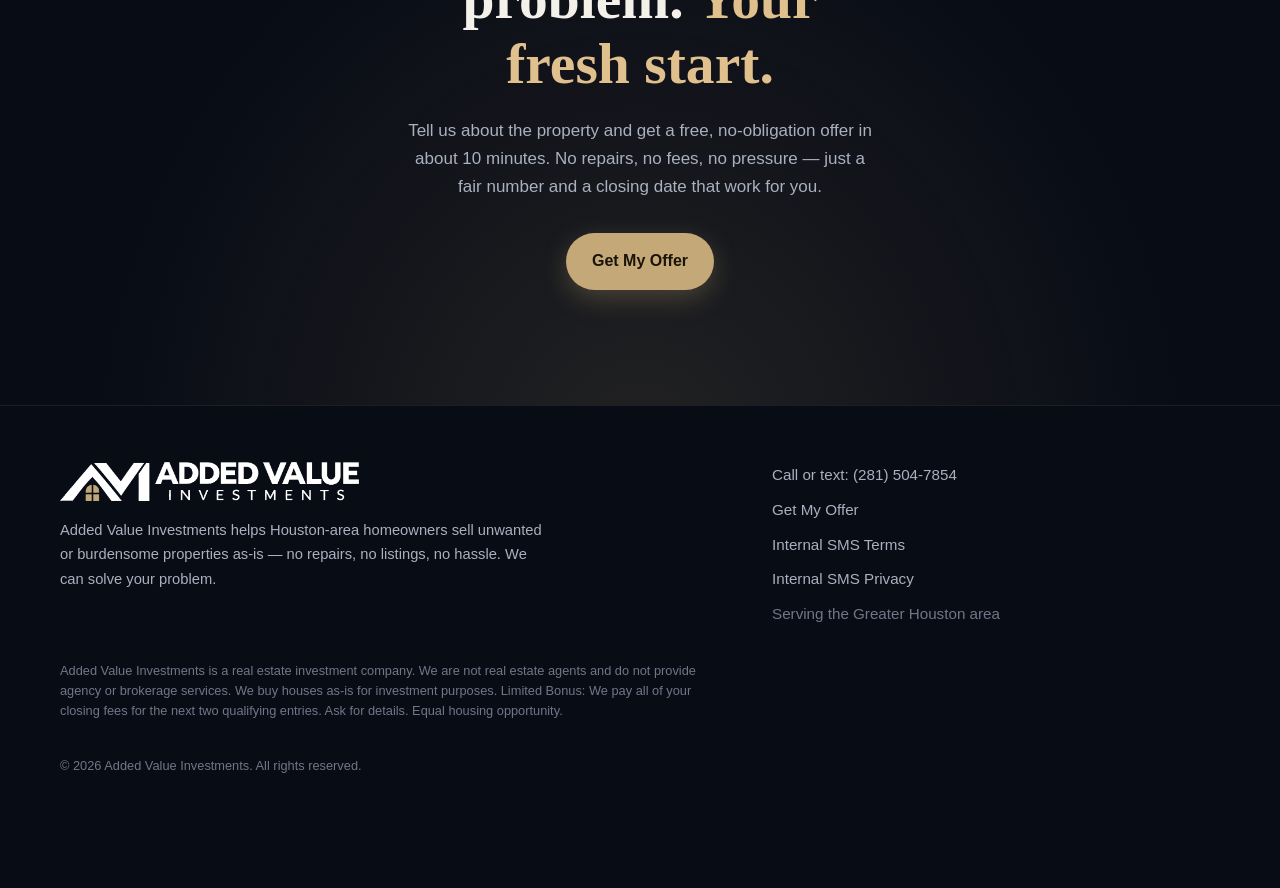
==== commit 567913dc: "Publish approved internal SMS program documents Preserve seller intake and lead routing; fix mobile " ====
--- a/index.html
+++ b/index.html
@@ -795,6 +795,8 @@
         <nav class="links" aria-label="Footer">
           <a href="tel:2815047854">Call or text: (281) 504-7854</a>
           <a href="#offer-form">Get My Offer</a>
+          <a href="./sms-terms.html">Internal SMS Terms</a>
+          <a href="./sms-privacy.html">Internal SMS Privacy</a>
           <span style="color:var(--ink-faint);">Serving the Greater Houston area</span>
         </nav>
       </div>
@@ -858,7 +860,7 @@
       if (!bar || !anchor) return;
       var io = new IntersectionObserver(function (entries) {
         entries.forEach(function (entry) {
-          var past = entry.boundingClientRect.bottom < 80;
+          var past = !entry.isIntersecting && entry.boundingClientRect.bottom < 80;
           bar.classList.toggle('is-visible', past);
         });
       }, { threshold: 0 });
